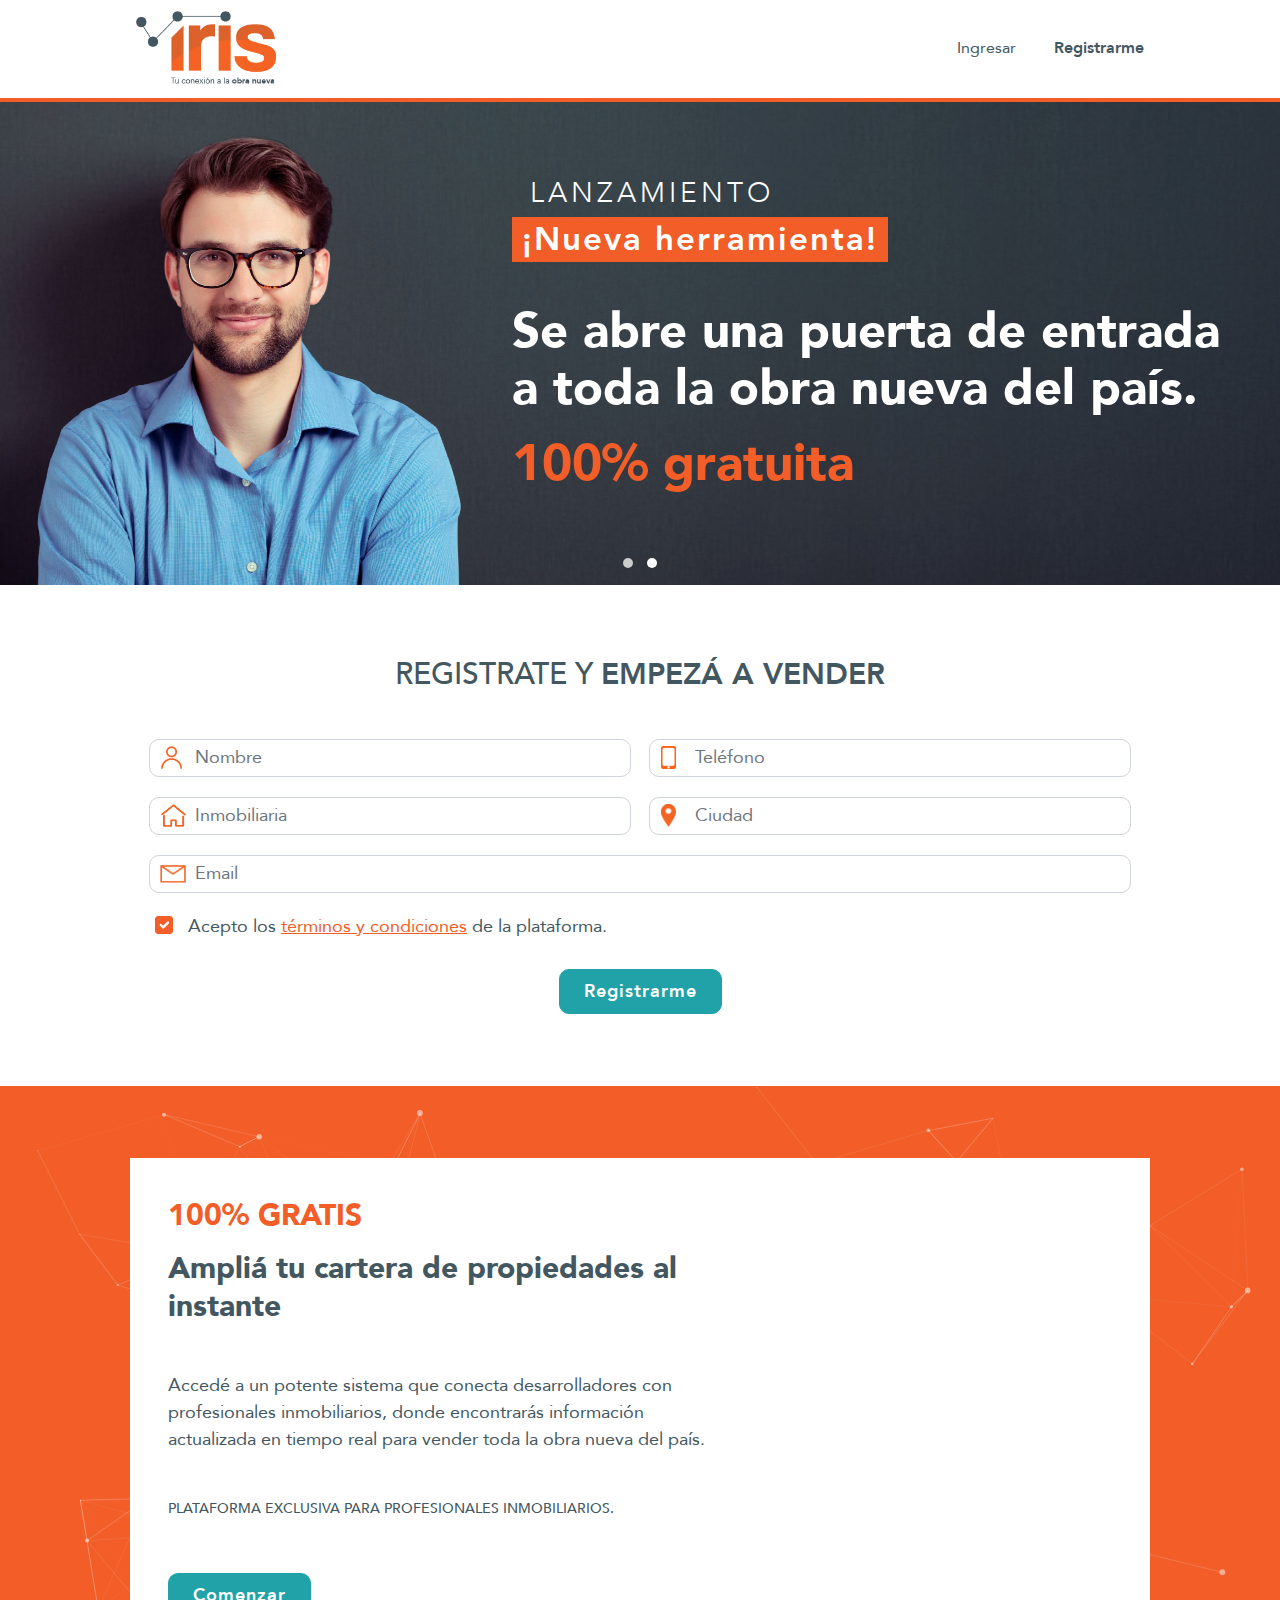
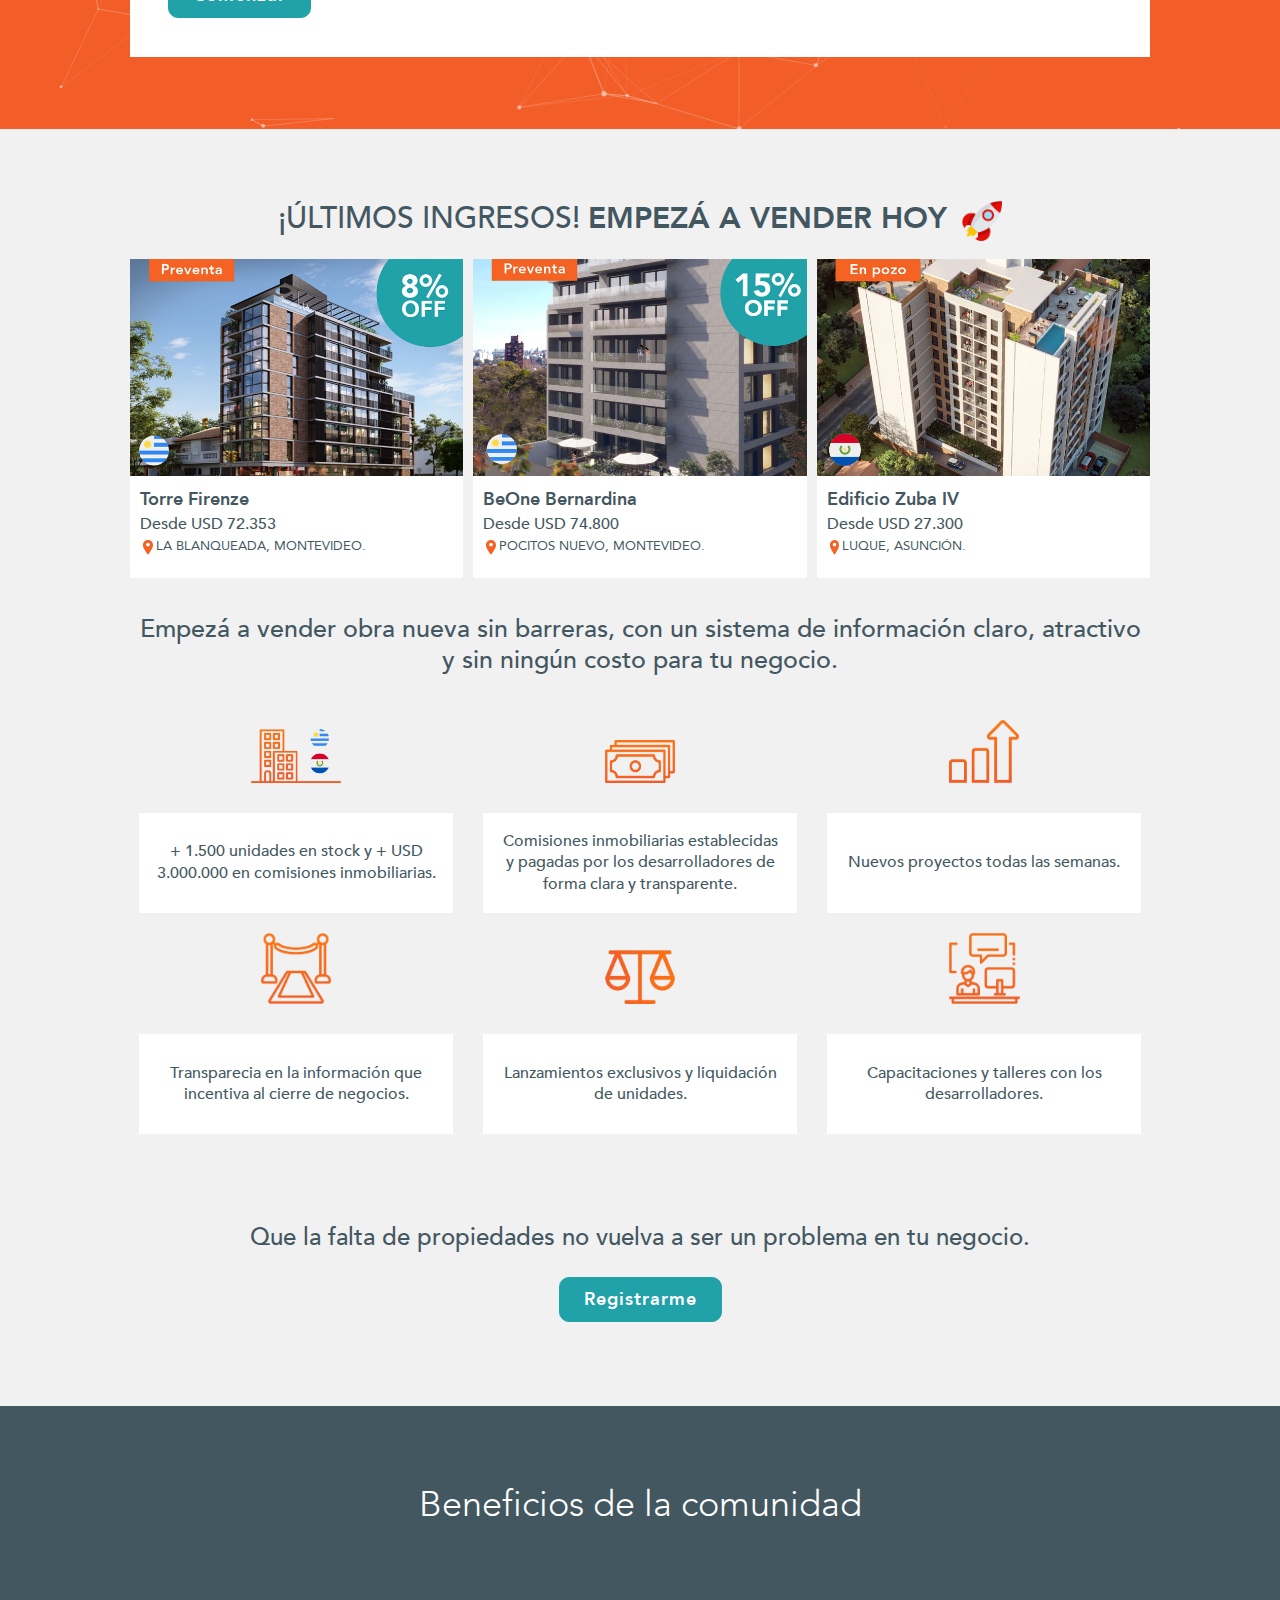
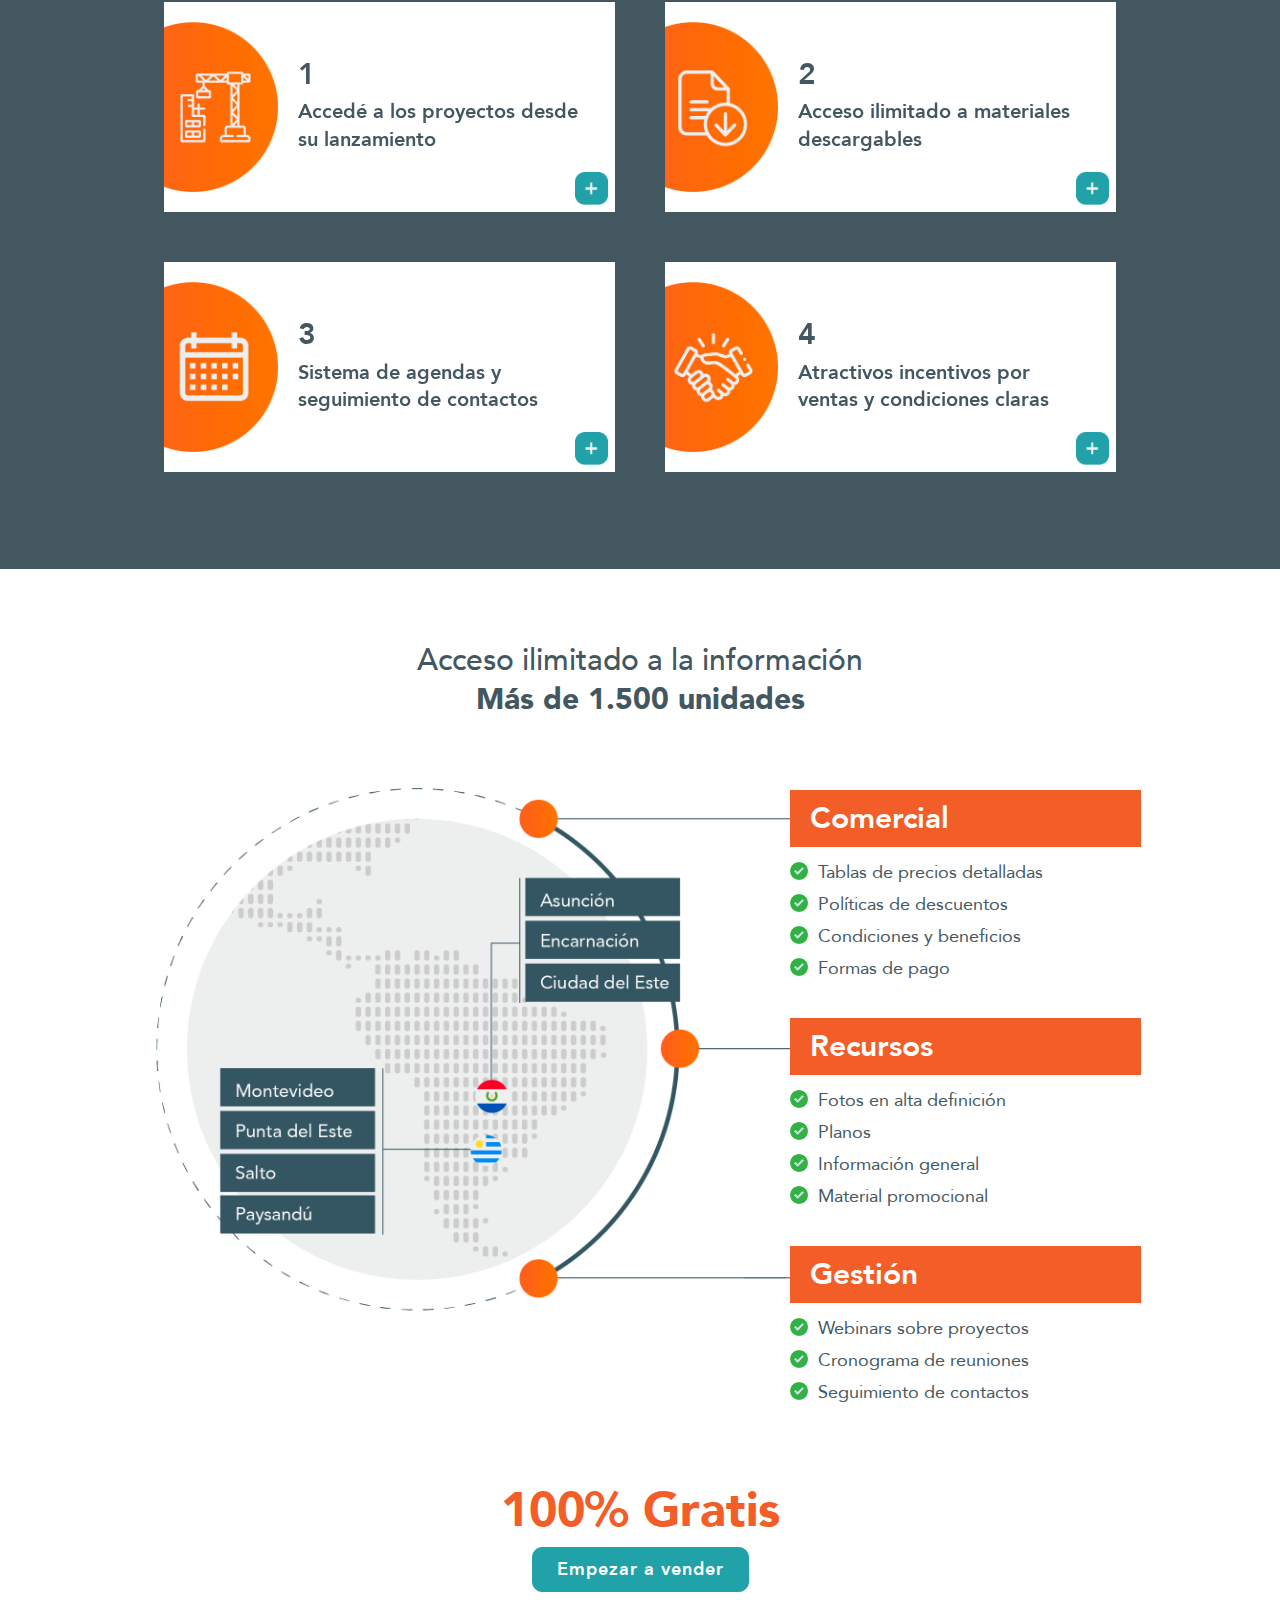
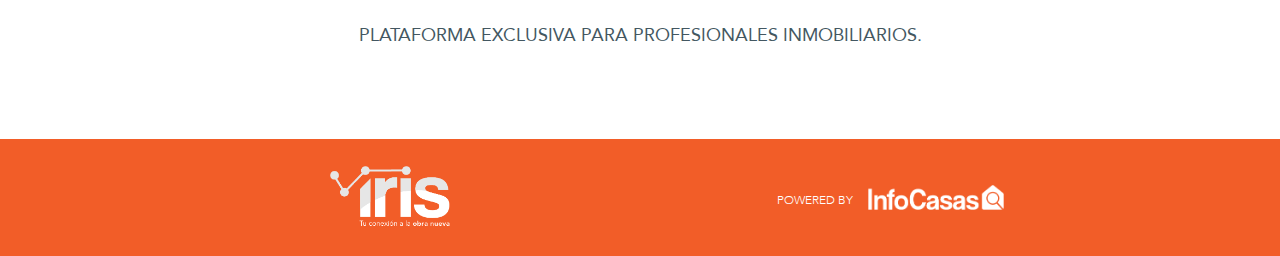
==== index.html @ b5be05f3 "fix menor bugs ingress 0945 17122020" ====
<!DOCTYPE html>
<html>
<head>
	<meta charset="utf-8">
	<meta name="viewport" content="width=device-width, initial-scale=1, shrink-to-fit=no">
	<link rel="shortcut icon" href="favicon.ico" type="image/x-icon" />
  <link rel="icon" type="image/x-icon" href="favicon.ico"/>
	<link rel="stylesheet" href="assets/styles/bootstrap/bootstrap.min.css">
  <link rel="stylesheet" href="assets/js/owl-carousel/owl.carousel.min.css">
  <link rel="stylesheet" href="assets/js/owl-carousel/owl.theme.default.min.css">
  <link
    rel="stylesheet"
    href="https://cdnjs.cloudflare.com/ajax/libs/animate.css/4.1.1/animate.min.css"
  />
  <link rel="stylesheet" href="assets/styles/styles.css" />
	<title>Iris</title>

  <script async src="https://www.googletagmanager.com/gtag/js?id=UA-42476608-1"></script>
  <script>
    window.dataLayer = window.dataLayer || [];
    function gtag(){dataLayer.push(arguments);}
    gtag('js', new Date());

    gtag('config', 'UA-42476608-1');
  </script>

</head>
<body>
	<header>
		<div class="container">
			<div class="row">
				<div class="col-12 p-0">
          <nav class="navbar">
            <a href="/iris"><img src="assets/icons/logo.png" alt="" class="logo"></a>
              <div class="navbar-nav flex-row ms-auto">
                <a class="nav-link text-center" href="https://www.infocasas.com.uy/?login&iris">Ingresar</a>
                <a class="nav-link text-center signUp" href="#signUp">Registrarme</a>
              </div>
            </div>
          </nav>
				</div>
			</div>
		</div>
	</header>
	<section id="banner">
		<div class="container-fluid">
			<div class="row">
				<div class="col-12 p-0">
					<div class="owl-carousel owl-theme owl-banner">
            <div class="item itemCarousel1">
              <div class="textCarousel">
                <div class="launch">
                  <p>LANZAMIENTO</p>
                  <span>¡Nueva herramienta!</span>
                </div>
                <p class="text2">Se abre una puerta de entrada<br />a toda la obra nueva del país.</p>
                <p>100% gratuita</p>
              </div>
              <img src="assets/images/banner1.jpg" alt="" class="bgItemCarousel">
            </div>
            <div class="item itemCarousel2">
              <div class="textCarousel">
                <div class="launch">
                  <p>LANZAMIENTO</p>
                  <span>¡Nueva herramienta!</span>
                </div>
                <p class="text2">Que la falta de propiedades<br />no vuelva a ser un problema<br/>en tu negocio.</p>
              </div>
              <img src="assets/images/banner2.jpg" alt="" class="bgItemCarousel">
            </div>
            <!-- <div class="item itemCarousel3">
              <div class="textCarousel">
                <p>Lanzamiento con más de<br /><span>USD 25.000 en premios</span></p>
                <p>100% gratuita</p>
              </div>
              <img src="assets/images/banner3.jpg" alt="" class="bgItemCarousel">
            </div>
          </div> -->
				</div>
			</div>
		</div>
	</section>
  <section id="signUp">
    <div class="container">
      <div class="row">
        <div class="col-12">
          <form id="formSignUp" class="row needs-validation" action="javascript:void(0);" novalidate>
            <div class="col-12 title">
              <p class="h1">REGISTRATE Y <span>EMPEZÁ A VENDER</span></p>
            </div>
            <div class="col-md-6">
              <img src="assets/icons/user.png" alt="." class="iconInput">
              <input type="text" name="name" class="form-control" placeholder="Nombre" required>
              <div class="invalid-feedback">
                Campo vacío
              </div>
            </div>
            <div class="col-md-6">
              <img src="assets/icons/phone.png" alt="." class="iconInput">
              <input type="text" name="phone" class="form-control" placeholder="Teléfono" required>
              <div class="invalid-feedback">
                Campo vacío
              </div>
            </div>
            <div class="col-md-6">
              <img src="assets/icons/home.png" alt="." class="iconInput">
              <input type="text" name="inmobiliaria" class="form-control" placeholder="Inmobiliaria" required>
              <div class="invalid-feedback">
                Campo vacío
              </div>
            </div>
            <div class="col-md-6">
              <img src="assets/icons/map.png" alt="." class="iconInput">
              <input type="text" name="city" class="form-control" placeholder="Ciudad" required>
              <div class="invalid-feedback">
                Campo vacío
              </div>
            </div>
            <div class="col-12">
              <img src="assets/icons/mail.png" alt="." class="iconInput mail">
              <input type="email" name="email" class="form-control" placeholder="Email" required>
              <div class="invalid-feedback">
                Correo Incorrecto
              </div>
            </div>
            <div class="col-12">
              <div class="form-check">
                <input class="form-check-input" type="checkbox" value="" id="flexCheckDefault" required checked>
                <label class="form-check-label" for="flexCheckDefault">
                  Acepto los <a target="_blank" href="/iris/terminosycondiciones.html">términos y condiciones</a> de la plataforma.
                </label>
                <div class="invalid-feedback">
                  Campo Obligatorio
                </div>
              </div>
            </div>
            <div class="col-12 d-flex justify-content-center mt-4">
              <button class="btn btn-primary" type="submit" onclick="submited()">Registrarme</button>
            </div>
          </form>
          <div id="formSuccess" style="display: none">
            <div class="img">
              <img src="assets/icons/form_ok.png" alt="">
            </div>
            <div class="infoSuccess">
              <p>¡BIENVENIDO!</p>
              <p>Hemos recibido tus datos vamos a verificar la información y nos contactamos contigo en breve para activar tu cuenta.</p>
            </div>
          </div>
          <div id="formError" style="display: none">
            <div class="img">
              <img src="assets/icons/form_error.png" alt="">
            </div>
            <div class="infoSuccess">
              <p>¡HA OCURRIDO UN ERROR!</p>
              <p>Hemos tenido un problema al procesar en su solicitud, vuelva a intentarlo más tarde.</p>
            </div>
          </div>
        </div>
      </div>
    </div>
  </section>
  <section id="phone">
    <div id="particles-js" class="bgCanvas"></div>
    <div class="container">
      <div class="row">
        <div class="col-12 col-md-7 mainCol">
          <div class="title">
            <p>100% GRATIS</p>
            <p>Ampliá tu cartera de propiedades al instante</p>
          </div>
          <div class="content">
            <p>Accedé a un potente sistema que conecta desarrolladores con profesionales inmobiliarios, donde encontrarás información actualizada en tiempo real para vender toda la obra nueva del país.</p>
            <p>PLATAFORMA EXCLUSIVA PARA PROFESIONALES INMOBILIARIOS.</p>
          </div>
          <div class="button">
            <a href="#signUp" class="btn btn-primary">Comenzar</a>
          </div>
        </div>
        <div class="col-12 col-md-5 p-0 overflow-hidden">
          <img src="assets/images/cel.png" alt="" class="visually-hidden">
        </div>
      </div>
    </div>
  </section>
  <section id="ingress">
    <div class="container">
      <div class="row">
        <div class="col-12 title">
          <p class="h1">¡ÚLTIMOS INGRESOS! <br class="d-md-none" /> <span>EMPEZÁ A VENDER HOY<img src="assets/icons/rocket.png" alt="."></span></p>
        </div>
      </div>
      <div class="row">
        <div class="col-12 p-0">
          <div class="owl-ingress">
            <div class="item">
              <img src="assets/images/ingreso_1.jpg" alt=".">
              <div>
                <p class="title">Torre Firenze</p>
                <p class="price">Desde USD 72.353</p>
                <p class="ubication">
                  <img src="assets/icons/map.png" alt="." class="iconInput" />
                  La blanqueada, Montevideo.
                </p>
              </div>
            </div>
            <div class="item">
              <img src="assets/images/ingreso_2.jpg" alt=".">
              <div>
                <p class="title">BeOne Bernardina</p>
                <p class="price">Desde USD 74.800</p>
                <p class="ubication">
                  <img src="assets/icons/map.png" alt="." class="iconInput" />
                  Pocitos Nuevo, Montevideo.
                </p>
              </div>
            </div>
            <div class="item">
              <img src="assets/images/ingreso_3.jpg" alt=".">
              <div>
                <p class="title">Edificio Zuba IV</p>
                <p class="price">Desde USD 27.300</p>
                <p class="ubication">
                  <img src="assets/icons/map.png" alt="." class="iconInput" />
                  Luque, Asunción.
                </p>
              </div>
            </div>
          </div>
        </div>
      </div>
    </div>
    <div class="container vendor">
      <div class="row">
        <div class="col-12">
          <p class="h1 title">Empezá a vender obra nueva sin barreras, con un sistema de información claro, atractivo y sin ningún costo para tu negocio.</p>
          <div class="iconContainer">
            <div class="iconItem">
              <img src="assets/icons/icon_1.png" alt="" class="edf">
              <div class="infoItem"><p>+ 1.500 unidades en stock y + USD 3.000.000 en comisiones inmobiliarias.</p></div>
            </div>
            <div class="iconItem">
              <img src="assets/icons/icon_2.png" alt="">
              <div class="infoItem"><p>Comisiones inmobiliarias establecidas y pagadas por los desarrolladores de forma clara y transparente.</p></div>
            </div>
            <div class="iconItem">
              <img src="assets/icons/icon_3.png" alt="">
              <div class="infoItem"><p>Nuevos proyectos todas las semanas.</p></div>
            </div>
            <div class="iconItem">
              <img src="assets/icons/icon_4.png" alt="">
              <div class="infoItem"><p>Transparecia en la información que incentiva al cierre de negocios.</p></div>
            </div>
            <div class="iconItem">
              <img src="assets/icons/icon_5.png" alt="">
              <div class="infoItem"><p>Lanzamientos exclusivos y liquidación de unidades.</p></div>
            </div>
            <div class="iconItem">
              <img src="assets/icons/icon_6.png" alt="">
              <div class="infoItem"><p>Capacitaciones y talleres con los desarrolladores.</p></div>
            </div>
          </div>
        </div>
      </div>
    </div>
    <div class="container">
      <div class="row">
        <div class="col-12">
          <p class="h2 text-center py-4">Que la falta de propiedades no vuelva a ser un problema en tu negocio.</p>
          <p class="text-center"><a href="#signUp" class="btn btn-primary">Registrarme</a></p>
        </div>
      </div>
    </div>
  </section>
  <!-- <section id="launch">
    <div class="container">
      <div class="row">
        <div class="col-12">
          <div class="title">
            <p class="h1">Lanzamiento con</p>
            <p class="h1">USD 25.000 en premios</p>
          </div>
          <div class="lauchContainer">
            <div class="launchItem">
              <div class="titleItem">
                <img src="assets/icons/premio_1.png" alt="">
                <div>
                  <p>USD 500</p>
                  <p>por premio</p>
                </div>
              </div>
              <div class="subTitle">
                <p>¡SORTEOS DE LANZAMIENTO DE LA PLATAFORMA!</p>
              </div>
              <div class="listItem">
                <div class="listDivider"></div>
                <p class="liItem"><img src="assets/icons/check.png" class="check" alt="">En crédito para productos destacados de InfoCasas.</p>
                <div class="listDivider"></div>
                <p class="liItem"><img src="assets/icons/check.png" class="check" alt="">Serán <span>20 ganadores</span> entre los profesionales inmobiliarios que hayan participado en el evento de lanzamiento.</p>
              </div>
            </div>
            <div class="launchItem">
              <div class="titleItem">
                <img src="assets/icons/premio_2.png" alt="">
                <div>
                  <p>HASTA USD 1.000</p>
                  <p>por cada venta</p>
                </div>
              </div>
              <div class="subTitle">
                <p>¡SORTEOS DE LANZAMIENTO DE LA PLATAFORMA!</p>
              </div>
              <div class="info">
                <div class="listDivider"></div>
                <p>Las primeras 10 ventas: USD 1.000 / cada venta.</p>
                <p>De la venta 11 a la 20: USD 500 / cada venta.</p>
              </div>
              <div class="listItem">
                <div class="listDivider"></div>
                <p class="liItem"><img src="assets/icons/check.png" class="check" alt="">En crédito para cualquier producto de InfoCasas, nuevos o ya contratados.</p>
                <div class="listDivider"></div>
                <p class="liItem"><img src="assets/icons/check.png" class="check" alt="">Acumulable, mientras más ventas cierres, ¡más ganás!</p>
              </div>
            </div>
          </div>
          <div class="launchFooter">
            <p>¡Podés ser el primero en ganar!</p>
            <p>Quedan USD <span>2</span><span>5</span><span>0</span><span>0</span><span>0</span> por repartir</p>
          </div>
        </div>
      </div>
    </div>
  </section> -->
  <section id="benefits">
    <div class="container">
      <div class="row">
        <div class="col-12">
          <p class="title">
            Beneficios de la comunidad
          </p>
          <div class="benefitsContainer">
            <div class="cardBox">
              <div class="benefitsCard">
                <div class="front">
                  <img src="assets/icons/beneficio_1.png" class="icon" alt=".">
                  <div class="info">
                    <p>1</p>
                    <p>Accedé a los proyectos desde su lanzamiento</p>
                  </div>
                  <img src="assets/icons/plus.png" class="iconPlus" alt=".">
                </div>
                <div class="back">
                  <p>Te acercamos una completa base de datos de más de 1.500 unidades en Uruguay y Paraguay en etapas diversas: desde preventa a entrega inmediata.</p>
                </div>
              </div>
            </div>
            <div class="cardBox">
              <div class="benefitsCard">
                <div class="front">
                  <img src="assets/icons/beneficio_2.png" class="icon" alt=".">
                  <div class="info">
                    <p>2</p>
                    <p>Acceso ilimitado a materiales descargables</p>
                  </div>
                  <img src="assets/icons/plus.png" class="iconPlus" alt=".">
                </div>
                <div class="back">
                  <p>En la plataforma encontrarás todo lo que necesitás para comercializar los proyectos y ofrecerlos en tus canales propios. Te proveemos de material promocional, renders, planos, promociones e información. </p>
                </div>
              </div>
            </div>
            <div class="cardBox">
              <div class="benefitsCard">
                <div class="front">
                  <img src="assets/icons/beneficio_3.png" class="icon" alt=".">
                  <div class="info">
                    <p>3</p>
                    <p>Sistema de agendas y seguimiento de contactos</p>
                  </div>
                  <img src="assets/icons/plus.png" class="iconPlus" alt=".">
                </div>
                <div class="back">
                  <p>Agilizamos la gestión de las reuniones para visitar los desarrollos unificando todo en un mismo canal de comunicación y te ofrecemos un sistema de seguimiento de contactos para garantizar que tus clientes siempre serán respetados y reconocidos.</p>
                </div>
              </div>
            </div>
            <div class="cardBox">
              <div class="benefitsCard">
                <div class="front">
                  <img src="assets/icons/beneficio_4.png" class="icon" alt=".">
                  <div class="info">
                    <p>4</p>
                    <p>Atractivos incentivos por ventas y condiciones claras</p>
                  </div>
                  <img src="assets/icons/plus.png" class="iconPlus" alt=".">
                </div>
                <div class="back">
                  <p>La comunidad de profesionales inmobiliarios tendrá la garantía de tener reglas transparentes, las cuales son establecidas de antemano por el desarrollador y plasmadas en la plataforma, permitiendo a todos operar en igualdad de condiciones.</p>
                </div>
              </div>
            </div>
          </div>
        </div>
      </div>
    </div>
  </section>
  <section id="information">
    <div class="container">
      <div class="row">
        <div class="col-12">
          <div class="title">
            <p class="h1">Acceso ilimitado a la información</p>
            <p class="h1">Más de 1.500 unidades</p>
          </div>
          <div class="informationGrid">
            <div>
              <img src="assets/images/mapa.png" class="d-none d-lg-block" alt="">
              <img src="assets/images/mapa_mobile.png" class="d-lg-none" alt="">
            </div>
            <div class="legendMap">
              <div class="list">
                <p class="titleList">
                  Comercial
                </p>
                <p class="liItem"><img src="assets/icons/check.png" alt="">Tablas de precios detalladas</p>
                <p class="liItem"><img src="assets/icons/check.png" alt="">Políticas de descuentos</p>
                <p class="liItem"><img src="assets/icons/check.png" alt="">Condiciones y beneficios</p>
                <p class="liItem"><img src="assets/icons/check.png" alt="">Formas de pago</p>
              </div>
              <div class="list">
                <p class="titleList">
                  Recursos
                </p>
                <p class="liItem"><img src="assets/icons/check.png" alt="">Fotos en alta definición</p>
                <p class="liItem"><img src="assets/icons/check.png" alt="">Planos</p>
                <p class="liItem"><img src="assets/icons/check.png" alt="">Información general</p>
                <p class="liItem"><img src="assets/icons/check.png" alt="">Material promocional</p>
              </div>
              <div class="list">
                <p class="titleList">
                  Gestión
                </p>
                <p class="liItem"><img src="assets/icons/check.png" alt="">Webinars sobre proyectos</p>
                <p class="liItem"><img src="assets/icons/check.png" alt="">Cronograma de reuniones</p>
                <p class="liItem"><img src="assets/icons/check.png" alt="">Seguimiento de contactos</p>
              </div>
            </div>
          </div>
          <div class="informationFooter">
            <p class="h1">100% Gratis</p>
            <p><a href="#signUp" class="btn btn-primary">Empezar a vender</a></p>
            <p>PLATAFORMA EXCLUSIVA PARA PROFESIONALES INMOBILIARIOS.</p>
          </div>
        </div>
      </div>
    </div>
  </section>
	<footer>
		<div class="container">
			<div class="row">
				<div class="col-12 footerGrid">
          <div>
            <img src="assets/icons/logo_white.png" alt="">
          </div>
          <div>
            <p>POWERED BY</p>
            <img src="assets/icons/infocasas.png" alt="">
          </div>
				</div>
			</div>
		</div>
	</footer>
<script type="text/javascript" src="assets/js/jquery.min.js"></script>
<script type="text/javascript" src="assets/js/bootstrap/bootstrap.bundle.min.js"></script>
<script src="assets/js/owl-carousel/owl.carousel.min.js"></script>
<script src="assets/js/particles.min.js"></script>
<script type="text/javascript" src="assets/js/index.js"></script>
</body>
</html>
---- assets/styles/styles.css ----
@import "fonts.css";

:root {
  --primary: #f25d28;
  --secondary: #fc7315;
  --text: #21333a;
  --text-secondary: #435761;
  --hover: #f25d28;
  --btn: #21a2a8;
  --btn-hover: #19767b;
  font-size: 12px;
}

h1,
p.h1 {
  font-family: "Avenir";
  color: var(--text-secondary);
}
h3,
p.h3 {
  font-family: "Avenir";
  color: var(--text);
}
a,
p,
div,
input,
button,
textarea {
  font-family: "Avenir";
  color: var(--text-secondary);
}

img {
  max-width: 100%;
}

section {
  padding: 8vh 0;
}

.btn.btn-primary {
  font-size: 28.8px;
  font-size: 1.5rem;
  font-weight: 700;
  letter-spacing: 1px;
  background-color: var(--btn);
  border-color: var(--btn);
  border-radius: 10px;
  padding: 8px 24px;
  color: #fff;
}

.btn.btn-primary:hover,
.btn.btn-primary:active,
.btn.btn-primary:focus {
  background-color: var(--btn-hover) !important;
  border-color: var(--btn-hover) !important;
  box-shadow: none !important;
}

/*----------------------------Header-------------------------------*/

header {
  background: #fff;
  border-bottom: solid 4px var(--primary);
}

header .container {
  padding: 0 15px;
}

header img.logo {
  width: 140px;
  margin: 5px 0;
}

header nav.navbar a.nav-link {
  font-size: 1.3rem;
  color: var(--text-secondary) !important;
}

header nav.navbar a.nav-link:hover {
  color: var(--hover) !important;
}

header nav.navbar a.nav-link.signUp {
  font-weight: 700;
  margin-left: 3vw;
}

/*----------------------------banner-------------------------------*/

section#banner {
  padding: 0;
}

#banner .item {
  display: -webkit-box;
  display: -webkit-flex;
  display: -ms-flexbox;
  display: flex;
  -webkit-box-orient: horizontal;
  -webkit-box-direction: normal;
  -webkit-flex-direction: row;
      -ms-flex-direction: row;
          flex-direction: row;
  -webkit-box-align: center;
  -webkit-align-items: center;
      -ms-flex-align: center;
          align-items: center;
}

#banner .itemCarousel1 .textCarousel {
  position: absolute;
  left: 40vw;
}

#banner .textCarousel .launch p {
  color: #fff;
  margin: 0;
  font-size: 2.2vw;
  font-weight: 200;
  letter-spacing: 4px;
  margin-left: 1.4vw;
}

#banner .textCarousel .launch span {
  background: var(--primary);
  padding: 0 10px;
  font-weight: 700;
  font-size: 2.6vw;
  margin: 0;
  color: #fff;
  letter-spacing: 2px;
}

#banner .textCarousel p.text2 {
  color: #fff;
  font-size: 3.8vw;
  font-weight: 900;
  line-height: 4.5vw;
  padding: 3vw 0 0.6vw;
  margin: 0;
}

#banner .itemCarousel1 .textCarousel p:last-child {
  color: var(--primary);
  font-size: 4vw;
  font-weight: 900;
}

#banner .itemCarousel2 .textCarousel {
  position: absolute;
  right: 37vw;
}

#banner .itemCarousel3 {
  display: -webkit-box;
  display: -webkit-flex;
  display: -ms-flexbox;
  display: flex;
  -webkit-box-orient: horizontal;
  -webkit-box-direction: normal;
  -webkit-flex-direction: row;
      -ms-flex-direction: row;
          flex-direction: row;
  -webkit-box-pack: center;
  -webkit-justify-content: center;
      -ms-flex-pack: center;
          justify-content: center;
  -webkit-box-align: center;
  -webkit-align-items: center;
      -ms-flex-align: center;
          align-items: center;
}

#banner .itemCarousel3 .textCarousel {
  position: absolute;
  z-index: 2;
}

#banner .itemCarousel3 .textCarousel p {
  font-size: 4vw;
  font-weight: 900;
  color: #fff;
  text-align: center;
}

#banner .itemCarousel3 .textCarousel p span {
  font-size: 6vw;
  color: #fff;
}

#banner .itemCarousel3 .textCarousel p:last-child {
  color: var(--primary);
}

#banner .owl-theme .owl-nav.disabled + .owl-dots {
  margin-top: 10px;
  position: absolute;
  bottom: 0.5vw;
  margin: 0 auto;
  left: 0;
  right: 0;
  z-index: 2;
}

#banner .owl-theme .owl-dots .owl-dot span {
  width: 2vw;
  height: 2vw;
  max-width: 10px;
  max-height: 10px;
  background: #fff;
}

.owl-theme .owl-dots .owl-dot.active span, .owl-theme .owl-dots .owl-dot:hover span {
  background: #ccc !important;
}

.owl-theme .owl-dots .owl-dot:focus {
  outline: none;
}

/*------------------------------Form--------------------------------*/

#signUp form {
  max-width: 1000px;
  margin: 0 auto;
}

#signUp form .title p {
  text-align: center;
  margin-bottom: 4vh;
}

#signUp form .title p span {
  font-weight: 700;
}

#signUp input.form-control {
  padding-left: 45px;
  margin: 10px 0;
  border-radius: 10px;
  font-size: 1.5rem;
}

#signUp .form-check label {
  margin: 10px 0;
  font-size: 1.5rem;
}

#signUp .form-check .form-check-input {
  float: left;
  margin: 13px 15px 10px -1em;
  width: 1.5rem;
  height: 1.5rem;
}

.form-check-input:checked{
  background-color: var(--primary);
  border-color: var(--primary);
}

.form-check-input:focus {
  box-shadow: 0 0 0 0.25rem #f25d2840;
}

#signUp .form-check label a{
  color: var(--primary);
}

#signUp img.iconInput {
  position: absolute;
  max-height: 23px;
  height: auto;
  -webkit-transform: translate(12px, 17px);
          transform: translate(12px, 17px);
  max-width: 26px;
  width: auto;
}

#signUp img.iconInput.mail {
  -webkit-transform: translate(11px, 20px);
          transform: translate(11px, 20px);
}

#signUp .invalid-feedback {
  -webkit-transform: translateY(-8px);
          transform: translateY(-8px);
  margin: 0;
}

#signUp div#formSuccess, #signUp #formError {
  display: -webkit-box;
  display: -webkit-flex;
  display: -ms-flexbox;
  display: flex;
  -webkit-box-orient: horizontal;
  -webkit-box-direction: normal;
  -webkit-flex-direction: row;
      -ms-flex-direction: row;
          flex-direction: row;
  -webkit-box-pack: center;
  -webkit-justify-content: center;
      -ms-flex-pack: center;
          justify-content: center;
  -webkit-box-align: center;
  -webkit-align-items: center;
      -ms-flex-align: center;
          align-items: center;
  min-height: 387px;
}

#signUp div#formSuccess img, #signUp #formError img {
  width: 100px;
  margin-right: 50px;
}

#signUp .infoSuccess p:first-child {
  font-size: 2rem;
  font-weight: 900;
  margin-bottom: 0;
}

#signUp .infoSuccess p:last-child {
  font-size: 1.7rem;
  max-width: 750px;
}

/*----------------------------Phone-------------------------------*/

#phone {
  background-color: var(--primary);
  position: relative;
}

#phone .bgCanvas {
  position: absolute;
  width: 100%;
  top: 0;
  left: 0;
  height: 100%;
  z-index: 1;
}

#phone .container {
  background-color: #fff;
  position: relative;
  z-index: 2;
}

#phone .mainCol {
  display: -webkit-box;
  display: -webkit-flex;
  display: -ms-flexbox;
  display: flex;
  -webkit-box-orient: vertical;
  -webkit-box-direction: normal;
  -webkit-flex-direction: column;
      -ms-flex-direction: column;
          flex-direction: column;
  -webkit-box-pack: center;
  -webkit-justify-content: center;
      -ms-flex-pack: center;
          justify-content: center;
  padding: 3vw 15px 3vw 3vw;
}

#phone .title p {
  font-size: 48px;
  font-size: 2.5rem;
  font-weight: 800;
  margin: 0;
  line-height: 51.2px;
  line-height: 3.2rem;
}

#phone .title p:first-child {
  color: var(--primary);
  margin-bottom: 15px;
}

#phone .content p {
  font-size: 24px;
  font-size: 1.5rem;
  margin-top: 5vh;
}

#phone .content p:last-child {
  font-size: 19.2px;
  font-size: 1.2rem;
  font-weight: 500;
  margin-bottom: 6vh;
}

/*----------------------------Ingress-------------------------------*/

section#ingress {
  background-color: #f1f1f1;
}

section#ingress .title p.h1 {
  text-align: center;
  margin-bottom: 2vh;
}

section#ingress .title p.h1 span {
  font-weight: 700;
}

section#ingress .title p.h1 span img {
  width: 40px;
  margin-left: 15px;
}

section#ingress .owl-ingress {
  display: grid;
  grid-template-columns: 1fr 1fr 1fr;
  grid-column-gap: 10px;
  width: 100%;
}

section#ingress .owl-ingress .item div {
  padding: 10px;
  background: #fff;
}

section#ingress .owl-ingress .item p.title {
  font-size: 1.5rem;
  margin: 0;
  font-weight: 700;
}

section#ingress .owl-ingress .item p.price {
  font-size: 1.3rem;
  margin: 0;
  font-weight: 500;
}

section#ingress .owl-ingress .item p.ubication {
  display: flex;
  font-size: 1.1rem;
  text-transform: uppercase;
}

section#ingress .owl-ingress .item p.ubication img {
  width: auto;
  margin: 0 3px;
  height: 15px;
  transform: translateY(3px);
}

section#ingress .owl-ingress .item a {
  font-size: 1rem;
  padding: 2px 10px;
  border-radius: 6px;
}


#ingress .iconContainer {
  display: -ms-grid;
  display: grid;
  -ms-grid-columns: 1fr 1fr 1fr;
      grid-template-columns: 1fr 1fr 1fr;
  margin: 5vh 0 8vh;
  grid-gap: 20px 30px;
}

#ingress .vendor p.title {
  font-size: 2.1rem;
  text-align: center;
  margin: 3rem 0;
}

#ingress .iconContainer .iconItem {
  display: -webkit-box;
  display: -webkit-flex;
  display: -ms-flexbox;
  display: flex;
  -webkit-box-orient: vertical;
  -webkit-box-direction: normal;
  -webkit-flex-direction: column;
      -ms-flex-direction: column;
          flex-direction: column;
  -webkit-box-pack: center;
  -webkit-justify-content: center;
      -ms-flex-pack: center;
          justify-content: flex-end;
  -webkit-box-align: center;
  -webkit-align-items: center;
      -ms-flex-align: center;
          align-items: center;
}

#ingress .iconContainer .iconItem img {
  max-width: 71px;
  margin: 0;
}

#ingress .iconContainer .iconItem img.edf {
  max-width: 91px;
  margin: 0;
}

#ingress .infoItem {
  display: -webkit-box;
  display: -webkit-flex;
  display: -ms-flexbox;
  display: flex;
  height: 100px;
  background: #fff;
  padding: 2vh 15px;
  -webkit-box-orient: horizontal;
  -webkit-box-direction: normal;
  -webkit-flex-direction: row;
      -ms-flex-direction: row;
          flex-direction: row;
  -webkit-box-pack: center;
  -webkit-justify-content: center;
      -ms-flex-pack: center;
          justify-content: center;
  -webkit-box-align: center;
  -webkit-align-items: center;
      -ms-flex-align: center;
          align-items: center;
  margin-top: 30px;
  width: 100%;
}

#ingress .iconContainer .iconItem p {
  font-size: 1.3rem;
  font-weight: 500;
  text-align: center;
  margin: 3vh 0;
  line-height: 32px;
  line-height: 1.8rem;
  max-width: 300px;
}

/*----------------------------Launch-------------------------------*/

section#launch .title p {
  font-size: 48px;
  font-size: 2.5rem;
  text-align: center;
  margin: 0;
}

section#launch .title p:last-child {
  font-weight: 900;
  font-size: 56px;
  font-size: 3rem;
}

#launch .lauchContainer {
  display: -ms-grid;
  display: grid;
  -ms-grid-columns: 38% 58%;
      grid-template-columns: 38% 58%;
  margin: 7vh 0;
  grid-column-gap: 4%;
}

#launch .launchItem{
  background-color: #f1f1f1;
}

#launch .titleItem {
  background-color: var(--primary);
  display: -webkit-box;
  display: -webkit-flex;
  display: -ms-flexbox;
  display: flex;
  -webkit-box-orient: horizontal;
  -webkit-box-direction: normal;
  -webkit-flex-direction: row;
      -ms-flex-direction: row;
          flex-direction: row;
  -webkit-box-pack: center;
  -webkit-justify-content: center;
      -ms-flex-pack: center;
          justify-content: center;
  -webkit-box-align: center;
  -webkit-align-items: center;
      -ms-flex-align: center;
          align-items: center;
  height: 96px;
  height: 6rem;
  margin-bottom: 60px;
}

#launch .titleItem p {
  font-size: 40px;
  font-size: 2.5rem;
  margin: 0;
  color: #fff;
  font-weight: 700;
  line-height: 1;
}

#launch .titleItem p:last-child {
  font-size: 20.8px;
  font-size: 1.3rem;
  margin-top: -7px;
}

#launch .titleItem img {
  height: 90px;
  margin-right: 1vw;
  -webkit-transform: translateY(30px);
          transform: translateY(30px);
}

#launch .subTitle, #launch .listItem, #launch .info{
  padding: 0 7%;
}

#launch .listItem {
  padding-bottom: 5vh;
}

#launch .subTitle p {
  text-align: center;
  color: var(--primary);
  font-size: 25.6px;
  font-size: 1.6rem;
  font-weight: 900;
}

#launch .listItem p {
  font-size: 22.4px;
  font-size: 1.4rem;
  position: relative;
  margin: 0;
  line-height: 1.2;
  color: var(--text);
  padding-left: 32px;
  padding-left: 2rem;
}

#launch p.liItem img {
  width: 20.8px;
  width: 1.3rem;
  position: absolute;
  top: 0;
  left: 0;
}

#launch .listItem p span {
  font-weight: 700;
}

#launch .info p {
  font-size: 25.6px;
  font-size: 1.6rem;
  font-weight: 900;
  text-align: center;
  margin: 0;
}

#launch .listDivider {
  border-bottom: solid 1px #43576150;
  margin: 3vh 0;
}

#launch .launchFooter p {
  font-size: 56px;
  font-size: 3rem;
  text-align: center;
  margin: 0;
}

#launch .launchFooter p:last-child {
  font-weight: 900;
  letter-spacing: 3px;
}

#launch .launchFooter p:last-child span {
  color: #90c543;
  background-color: #f1f1f1;
  margin: 0 2px;
}

/*----------------------------benefits-------------------------------*/

section#benefits {
  background-color: var(--text-secondary);
}

section#benefits p.title {
  text-align: center;
  color: #fff;
  margin-bottom: 5vh;
  font-size: 48px;
  font-size: 3rem;
  font-weight: 200;
}

#benefits .benefitsContainer {
  display: -ms-grid;
  display: grid;
  -ms-grid-columns: 50% 50%;
      grid-template-columns: 50% 50%;
  max-width: 1020px;
  margin: auto;
}

#benefits .cardBox {
  margin: 5%;
  -webkit-perspective: 800px;
          perspective: 800px;
  -webkit-transition: all 0.3s ease 0s;
  transition: all 0.3s ease 0s;
}

#benefits .cardBox:hover .benefitsCard {
  -webkit-transform: rotateY(180deg);
          transform: rotateY(180deg);
}

#benefits .benefitsCard {
  cursor: default;
  -webkit-transform-style: preserve-3d;
          transform-style: preserve-3d;
  -webkit-transition: -webkit-transform 0.4s ease 0s;
  transition: -webkit-transform 0.4s ease 0s;
  transition: transform 0.4s ease 0s;
  transition: transform 0.4s ease 0s, -webkit-transform 0.4s ease 0s;
  position: relative;
}

#benefits .benefitsCard .front,
#benefits .benefitsCard .back {
  -webkit-backface-visibility: hidden;
          backface-visibility: hidden;
  box-sizing: border-box;
  height: 100%;
  width: 100%;
}

#benefits .benefitsCard .front {
  background-color: #fff;
  position: relative;
  padding: 20px 20px 20px 0;
  display: -webkit-box;
  display: -webkit-flex;
  display: -ms-flexbox;
  display: flex;
  -webkit-box-orient: horizontal;
  -webkit-box-direction: normal;
  -webkit-flex-direction: row;
      -ms-flex-direction: row;
          flex-direction: row;
  -webkit-box-align: center;
  -webkit-align-items: center;
      -ms-flex-align: center;
          align-items: center;
          z-index: 0;
}

#benefits .benefitsCard .front img.icon {
  height: 170px;
  margin-right: 20px;
}

#benefits .benefitsCard .front .info p {
  font-size: 32px;
  font-size: 1.7rem;
  font-weight: 700;
  line-height: 36.8px;
  line-height: 2.3rem;
  margin: 0;
}

#benefits .benefitsCard .front .info p:first-child {
  font-size: 64px;
  font-size: 2.5rem;
  margin-bottom: 10px;
}

#benefits .benefitsCard .front .iconPlus {
  position: absolute;
  bottom: 7px;
  right: 7px;
  width: 33px;
}

#benefits .benefitsCard .back {
  -webkit-transform: rotateY(180deg);
          transform: rotateY(180deg);
  position: absolute;
  top: 0;
  background: #fff;
  display: -webkit-box;
  display: -webkit-flex;
  display: -ms-flexbox;
  display: flex;
  -webkit-box-orient: vertical;
  -webkit-box-direction: normal;
  -webkit-flex-direction: column;
      -ms-flex-direction: column;
          flex-direction: column;
  -webkit-box-pack: center;
  -webkit-justify-content: center;
      -ms-flex-pack: center;
          justify-content: center;
  -webkit-box-align: center;
  -webkit-align-items: center;
      -ms-flex-align: center;
          align-items: center;
          z-index: 1;
}

#benefits .benefitsCard .back p {
  width: 90%;
  font-size: 1.2rem;
  line-height: 1.5rem;
  font-weight: 500;
}

/*----------------------------Information-------------------------------*/


section#information .title p {
  text-align: center;
  margin: 0;
  line-height: 1.3;
}

section#information .title p:last-child {
  font-weight: 800;
  margin-bottom: 50px;
}

#information .informationGrid {
  display: -ms-grid;
  display: grid;
  -ms-grid-columns: 65% 35%;
      grid-template-columns: 65% 35%;
}

#information .legendMap {
  padding-top: 21px;
}

.legendMap .list:not(:first-child) {
  margin-top: 36px;
}

#information .legendMap p.titleList {
  background: var(--primary);
  color: #fff;
  padding: 6px 20px;
  font-size: 40px;
  font-size: 2.5rem;
  font-weight: 700;
}

#information .legendMap p.liItem {
  margin-bottom: 5px;
  font-size: 24px;
  font-size: 1.5rem;
}

#information .legendMap p.liItem img {
  width: 24px;
  width: 1.5rem;
  margin-right: 10px;
  -webkit-transform: translateY(-3px);
          transform: translateY(-3px);
}

#information .informationFooter {
  margin: 8vh 0 2vh;
}

#information .informationFooter p {
  text-align: center;
}

#information .informationFooter p:first-child {
  color: var(--primary);
  font-size: 80px;
  font-size: 4rem;
  font-weight: 900;
}

#information .informationFooter p:last-child {
  font-size: 24px;
  font-size: 1.5rem;
  color: var(--text-secondary);
  margin-top: 30px;
}

/*----------------------------Terminos-y-condiciones-------------------------------*/

#politics p {
  font-size: 11px;
  text-align: justify;
}

#politics p.title {
  text-align: center;
  font-weight: 900;
  font-size: 15px;
}

#politics p a {
  color: #0d6efd;
}

#politics p span.text-bold {
  font-weight: 900;
}

/*----------------------------footer-------------------------------*/


footer {
  background: var(--primary);
  padding: 3vh 0;
}

footer .footerGrid {
  display: -ms-grid;
  display: grid;
  -ms-grid-columns: 50% 50%;
      grid-template-columns: 50% 50%;
}

footer .footerGrid div {
  display: -webkit-box;
  display: -webkit-flex;
  display: -ms-flexbox;
  display: flex;
  -webkit-box-orient: horizontal;
  -webkit-box-direction: normal;
  -webkit-flex-direction: row;
      -ms-flex-direction: row;
          flex-direction: row;
  -webkit-box-pack: center;
  -webkit-justify-content: center;
      -ms-flex-pack: center;
          justify-content: center;
  -webkit-box-align: center;
  -webkit-align-items: center;
      -ms-flex-align: center;
          align-items: center;
}

footer .footerGrid p {
  margin: 0;
  color: #fff;
  font-size: 12px;
  font-weight: 200;
  margin-right: 15px;
  -webkit-transform: translateY(3px);
          transform: translateY(3px);
}

footer .footerGrid div:first-child img {
  width: 120px;
}

footer .footerGrid div:last-child img {
  height: 25px;
}


/*----------------------------Queries-------------------------------*/

@media (max-width: 1199.98px) {
  #information .legendMap p.titleList {
    padding: 5px 20px;
    font-size: 2rem;
  }
}

@media (max-width: 991.98px) {
  :root {
    font-size: 10px;
  }
  #benefits .benefitsContainer {
    -ms-grid-columns: 1fr;
        grid-template-columns: 1fr;
  }
  #information .informationGrid {
    -ms-grid-columns: 1fr;
        grid-template-columns: 1fr;
  }
  section#ingress .title p.h1 {
    font-size: 2.5rem;
  }
  footer .footerGrid p {
    margin-right: 10px;
    -webkit-transform: translateY(6px);
            transform: translateY(6px);
  }
}

@media (max-width: 767.98px) {
  :root {
    font-size: 8px;
  }
  header img.logo {
    width: 120px;
  }
  .navbar-toggler-icon {
    width: 2.5em;
    height: 2.5em;
  }
  #signUp input.form-control {
    padding-left: 35px;
  }
  #signUp img.iconInput {
    max-height: 19px;
    -webkit-transform: translate(12px, 16px);
            transform: translate(12px, 16px);
    max-width: 21px;
  }
  #signUp img.iconInput.mail {
    -webkit-transform: translate(13px, 18px);
            transform: translate(13px, 18px);
  }
  #signUp div#formSuccess, #signUp #formError {
    -webkit-box-orient: vertical;
    -webkit-box-direction: normal;
    -webkit-flex-direction: column;
         -ms-flex-direction: column;
             flex-direction: column;
    min-height: 271px;
  }
  #signUp div#formSuccess img, #signUp #formError img {
    width: 100px;
    margin-right: 0;
    margin-bottom: 30px;
  }

  #signUp .infoSuccess p:first-child {
    font-size: 2.5rem;
    text-align: center;
  }

  #signUp .infoSuccess p:last-child {
    padding-left: 0;
    text-align: center;
  }
  #phone {
    padding: 8vh 8%;
  }
  #ingress .iconContainer {
    -ms-grid-columns: 1fr 1fr;
        grid-template-columns: 1fr 1fr;
  }
  #launch .lauchContainer {
    -ms-grid-columns: 1fr;
        grid-template-columns: 1fr;
    grid-column-gap: 0;
  }
  #launch .listItem p {
    font-size: 1.8rem;
    line-height: 1.3;
    padding-left: 3rem;
  }
  #launch p.liItem img.check {
    width: 1.8rem;
    top: 2px;
  }
  #launch .subTitle p, #launch .info p {
    font-size: 1.8rem;
  }
  #launch .owl-item img {
    width: auto;
  }
  #launch .titleItem p:last-child {
    margin-top: -3px;
  }
  #information .legendMap p.liItem {
    font-size: 1.8rem;
  }
  #information .legendMap p.liItem img {
    width: 1.8rem;
  }
  footer .footerGrid p {
    -webkit-transform: translateY(7px);
            transform: translateY(7px);
  }
}

@media (max-width: 575.98px) {
  header img.logo {
    width: 100px;
  }
  header nav.navbar a.nav-link.signUp {
    margin-left: 15px;
  }
  #signUp form .title p {
    font-size: 2rem;
  }
  #signUp img.iconInput {
    max-height: 14px;
    max-width: 16px;
  }
  #signUp img.iconInput.mail {
    -webkit-transform: translate(13px, 16px);
    transform: translate(13px, 16px);
  }
  #ingress .iconContainer {
    -ms-grid-columns: 1fr;
        grid-template-columns: 1fr;
  }
  #launch .launchFooter p {
    font-size: 3rem;
  }
  #launch .launchFooter p:last-child {
    letter-spacing: 0;
  }
  #launch .titleItem p:last-child {
    margin-top: 0px;
  }
  #ingress .infoItem {
    width: calc(100% - 50px);
  }
  #benefits .benefitsCard .front img.icon {
    height: 150px;
  }
  footer .footerGrid div:first-child img {
    width: 80px;
  }
  footer .footerGrid div:last-child img {
  height: 15px;
}
  footer .footerGrid p {
    font-size: 10px;
    -webkit-transform: translateY(3px);
            transform: translateY(3px);
    margin-right: 5px;
  }
}

@media (min-width: 1200px){
  .container {
    max-width: 1020px;
  }
}
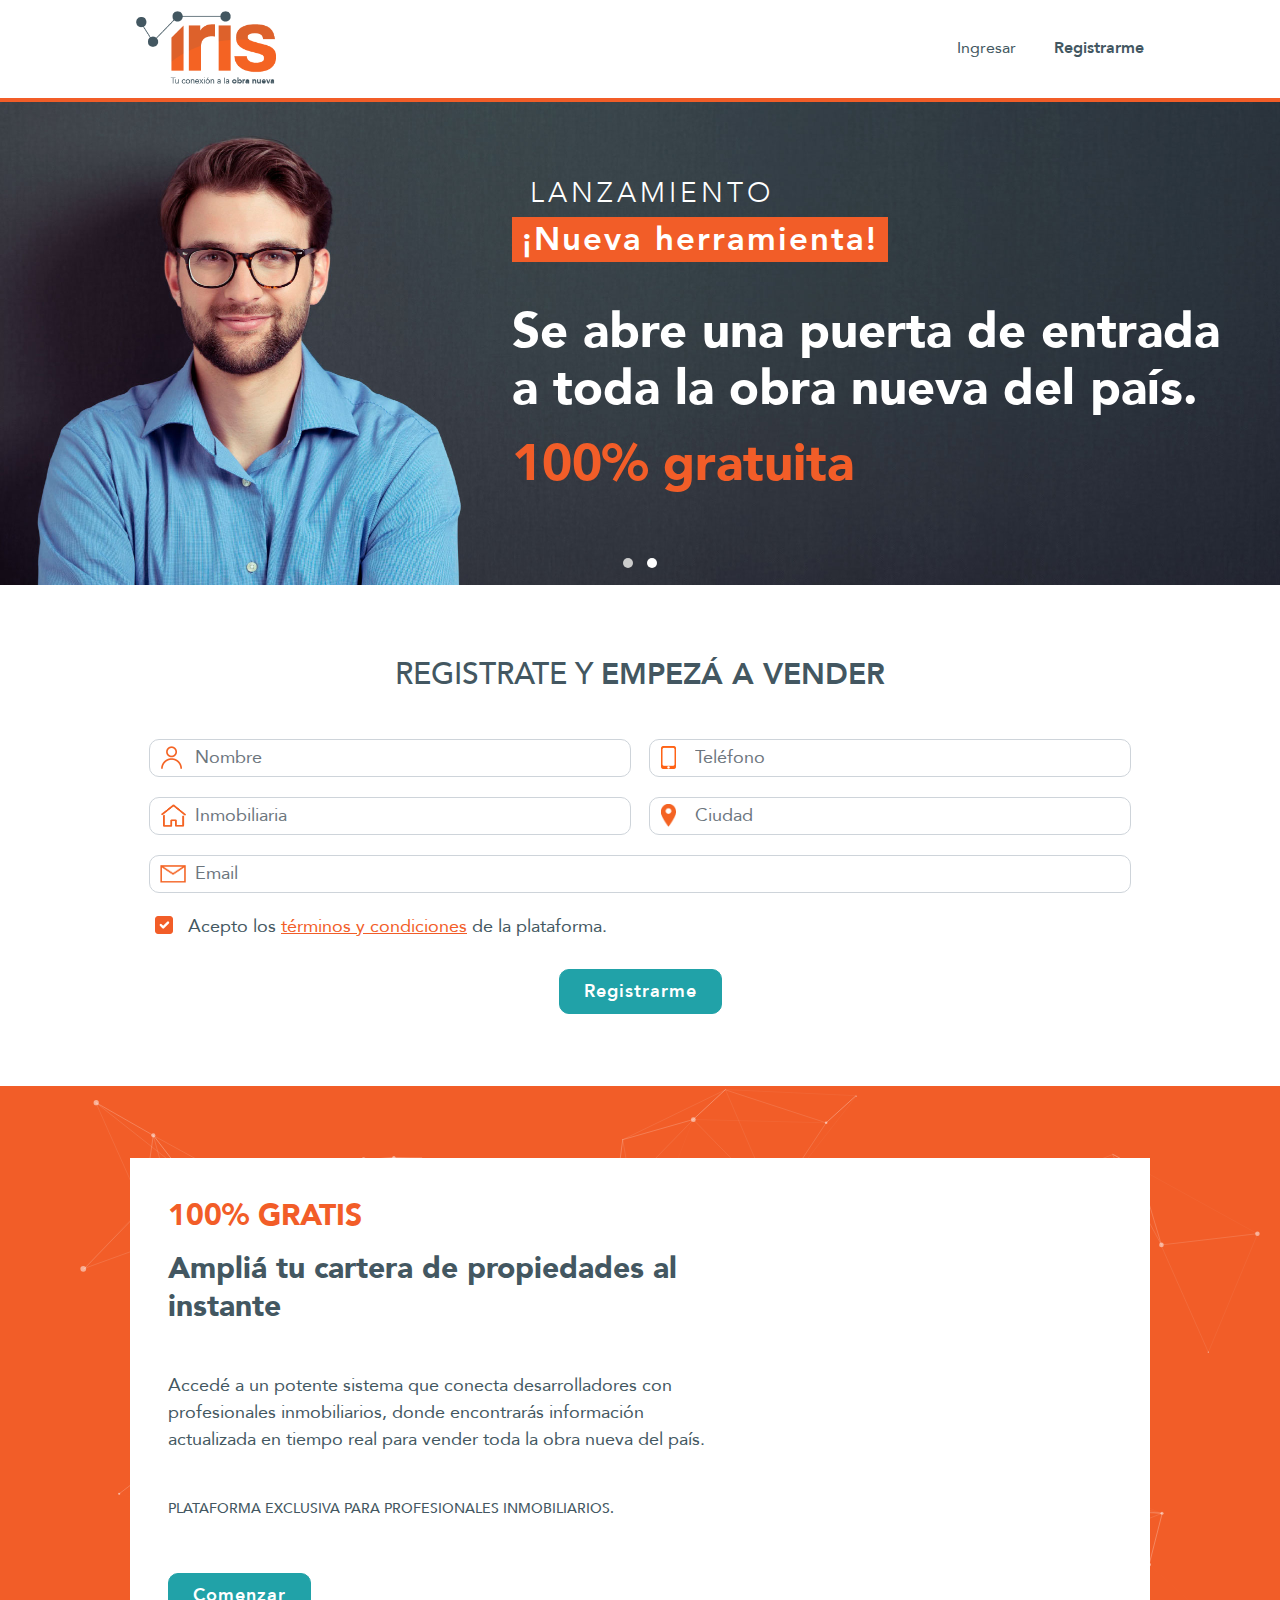
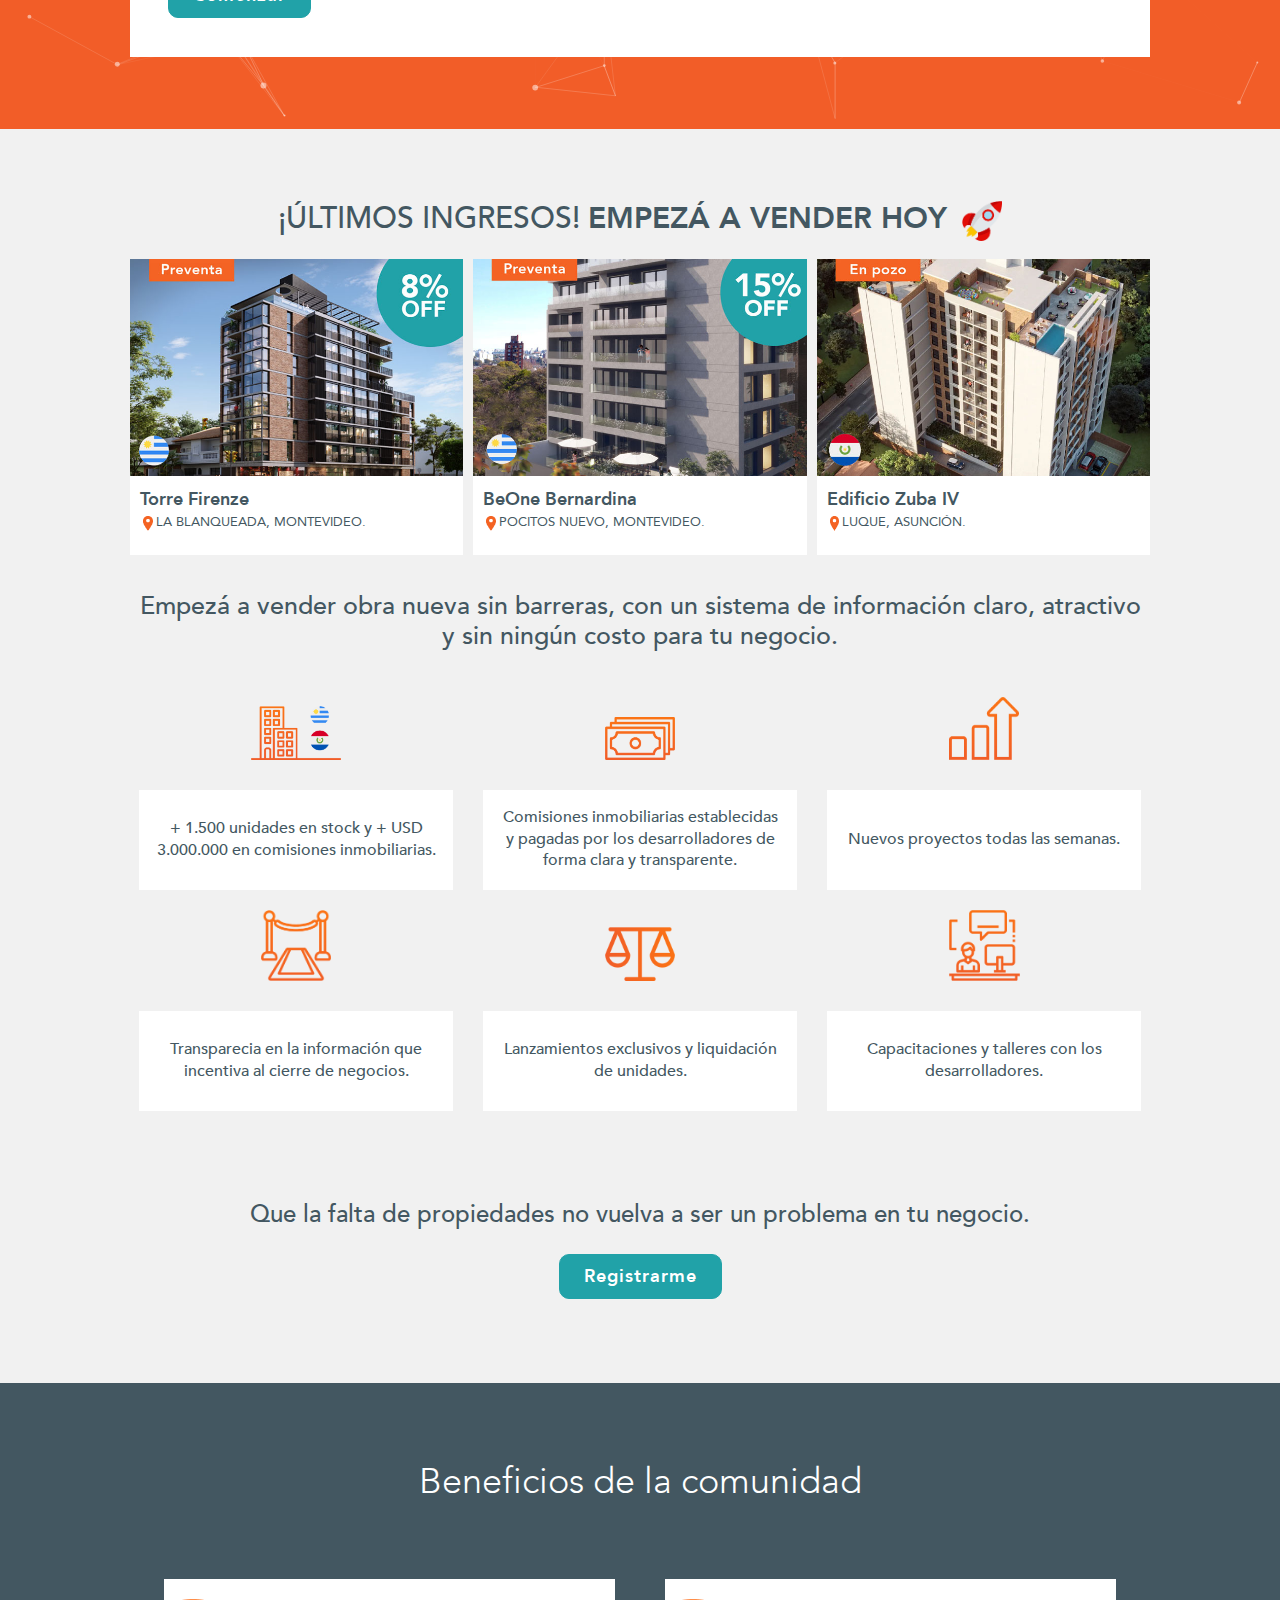
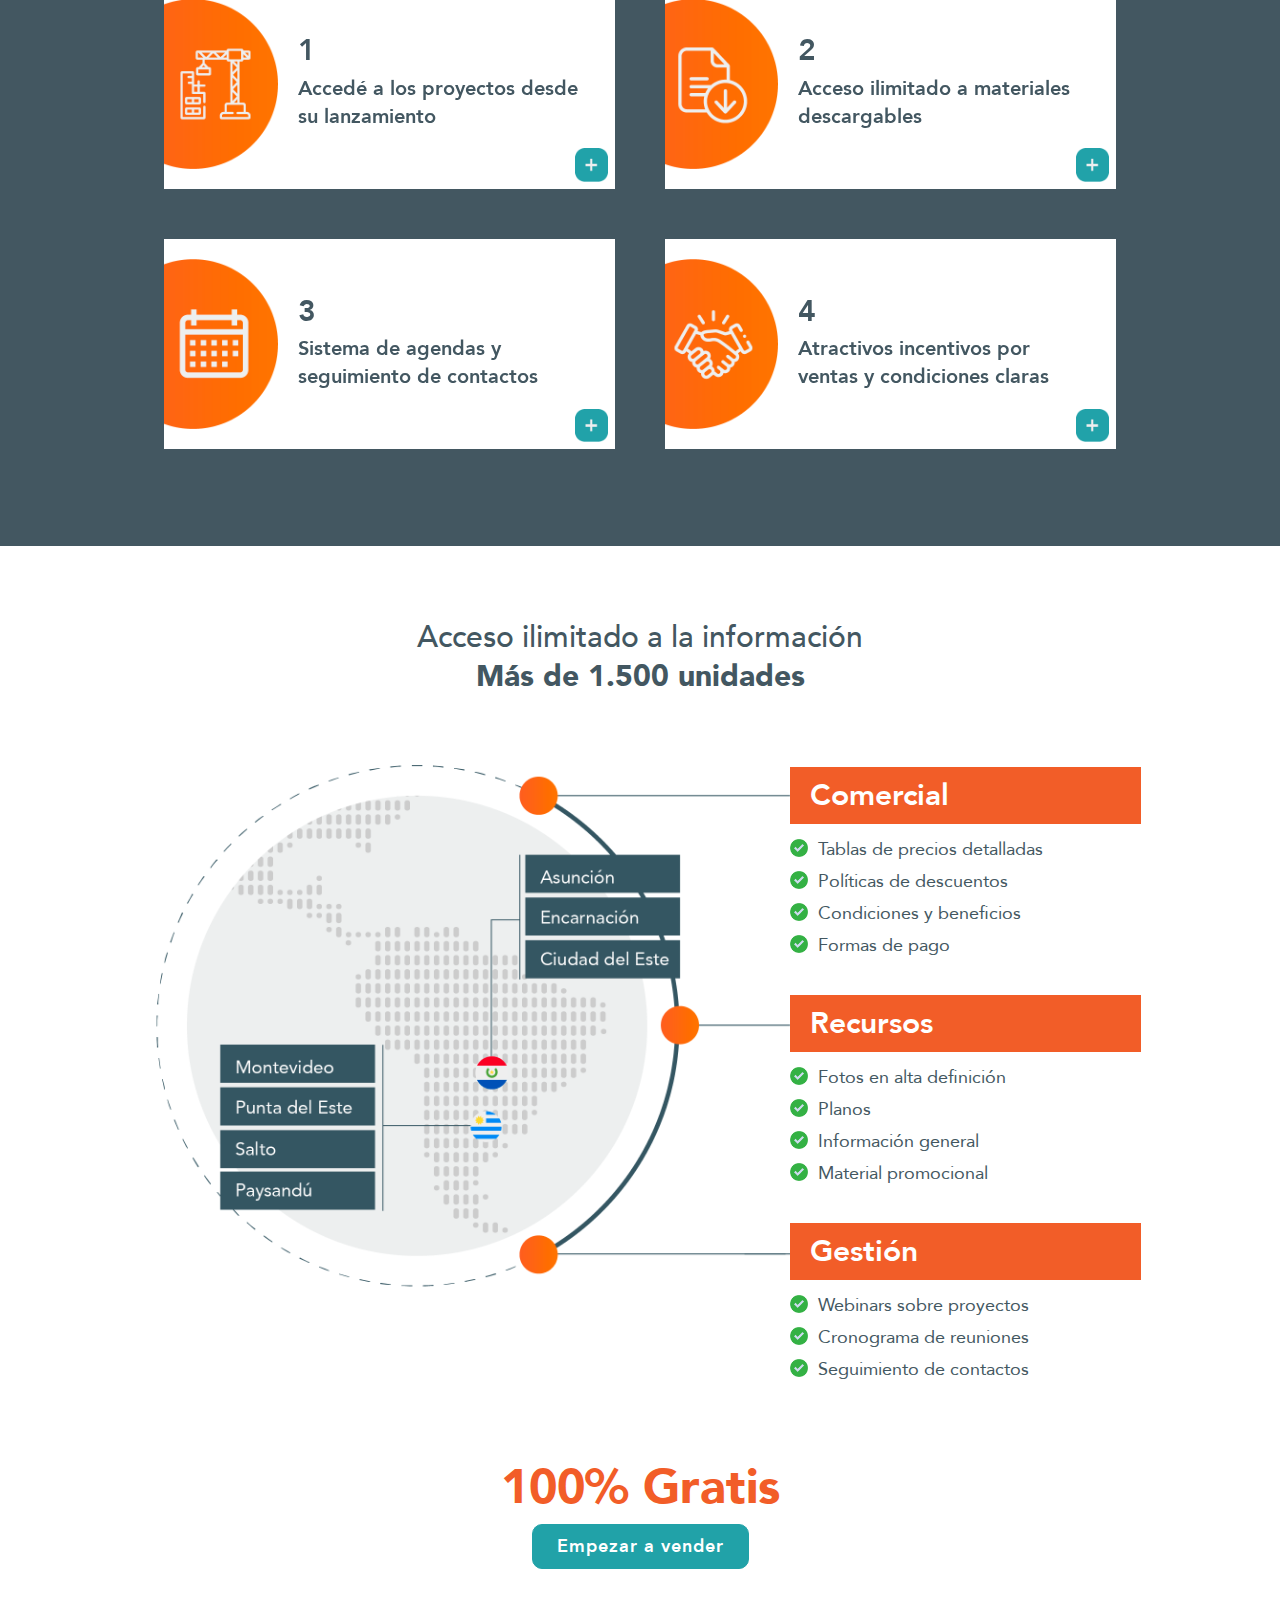
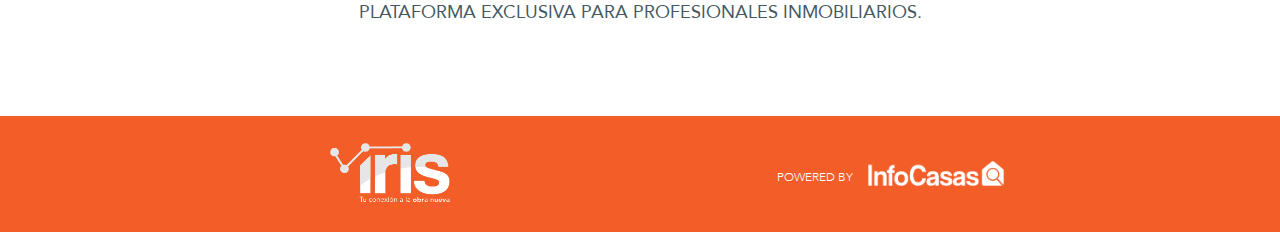
==== commit cc6bd964: "fix menor bugs ingress 1445 17122020" ====
--- a/index.html
+++ b/index.html
@@ -197,7 +197,6 @@
               <img src="assets/images/ingreso_1.jpg" alt=".">
               <div>
                 <p class="title">Torre Firenze</p>
-                <p class="price">Desde USD 72.353</p>
                 <p class="ubication">
                   <img src="assets/icons/map.png" alt="." class="iconInput" />
                   La blanqueada, Montevideo.
@@ -208,7 +207,6 @@
               <img src="assets/images/ingreso_2.jpg" alt=".">
               <div>
                 <p class="title">BeOne Bernardina</p>
-                <p class="price">Desde USD 74.800</p>
                 <p class="ubication">
                   <img src="assets/icons/map.png" alt="." class="iconInput" />
                   Pocitos Nuevo, Montevideo.
@@ -219,7 +217,6 @@
               <img src="assets/images/ingreso_3.jpg" alt=".">
               <div>
                 <p class="title">Edificio Zuba IV</p>
-                <p class="price">Desde USD 27.300</p>
                 <p class="ubication">
                   <img src="assets/icons/map.png" alt="." class="iconInput" />
                   Luque, Asunción.
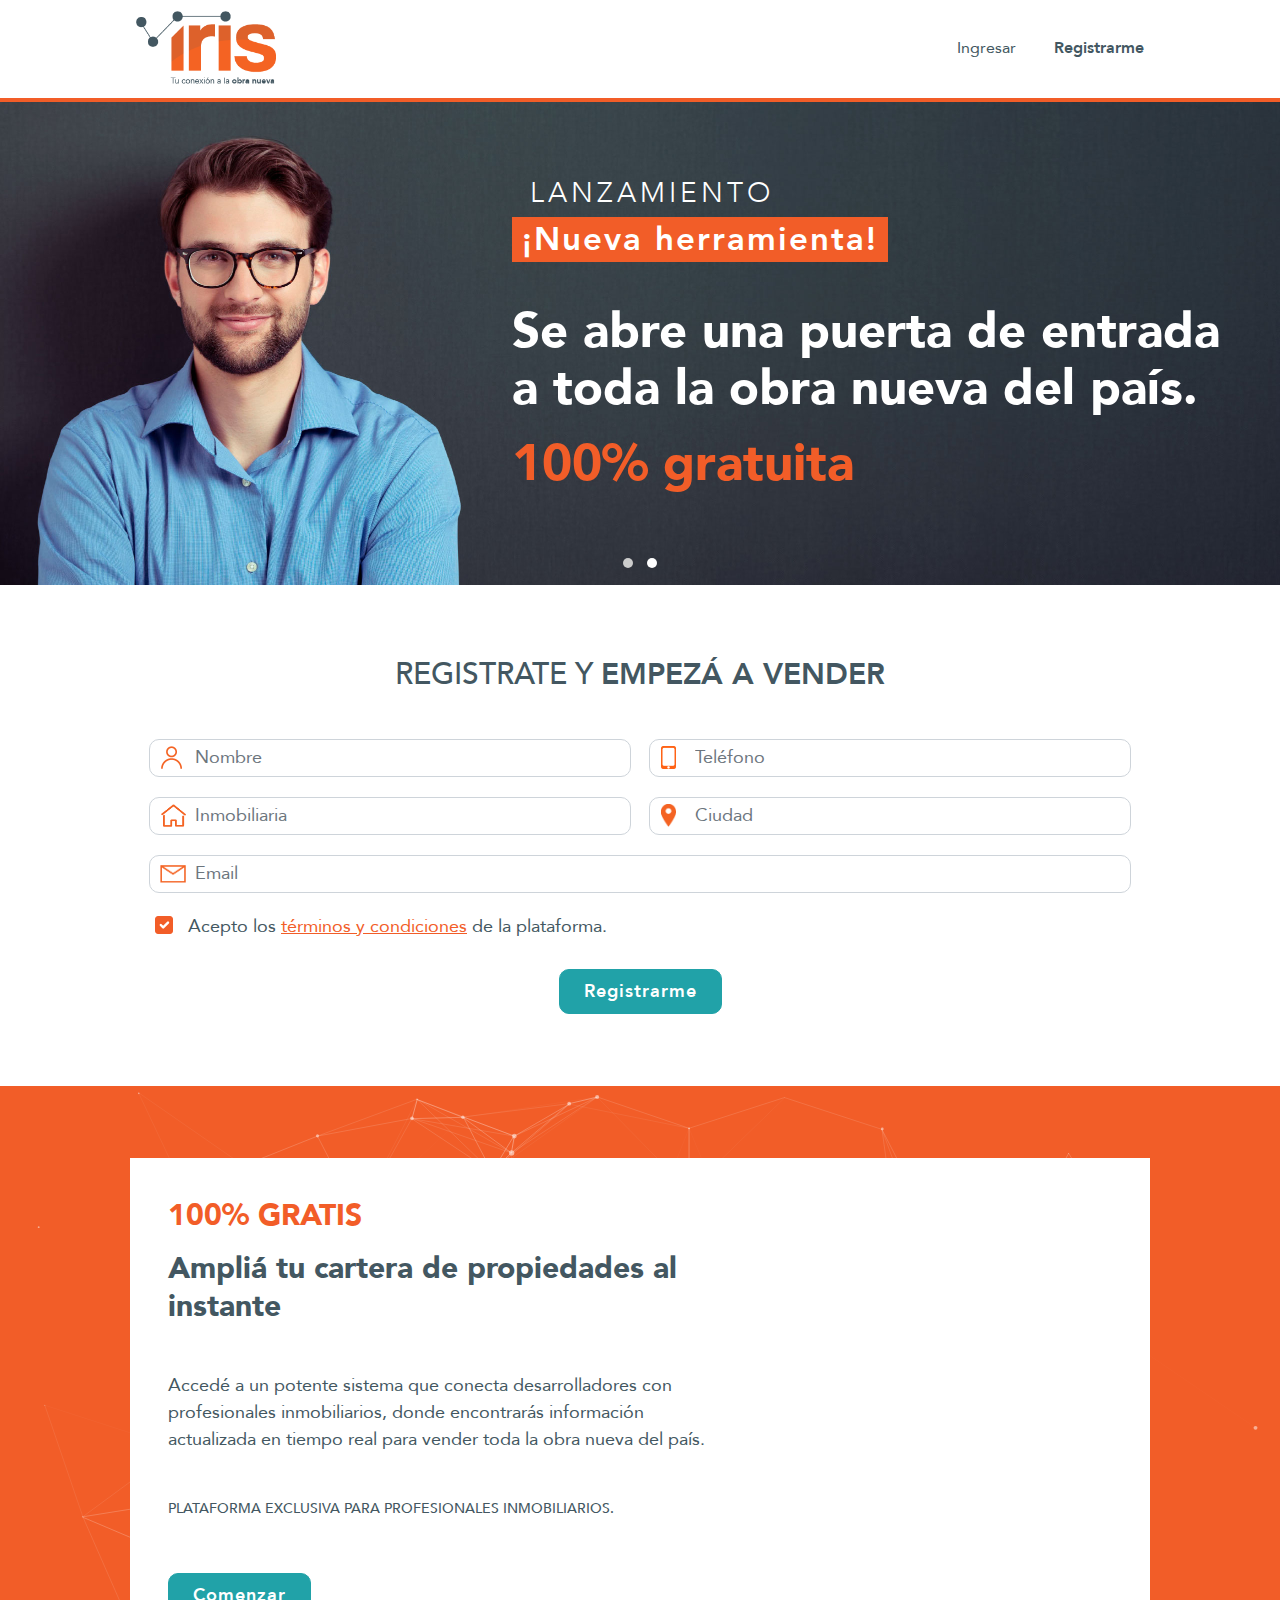
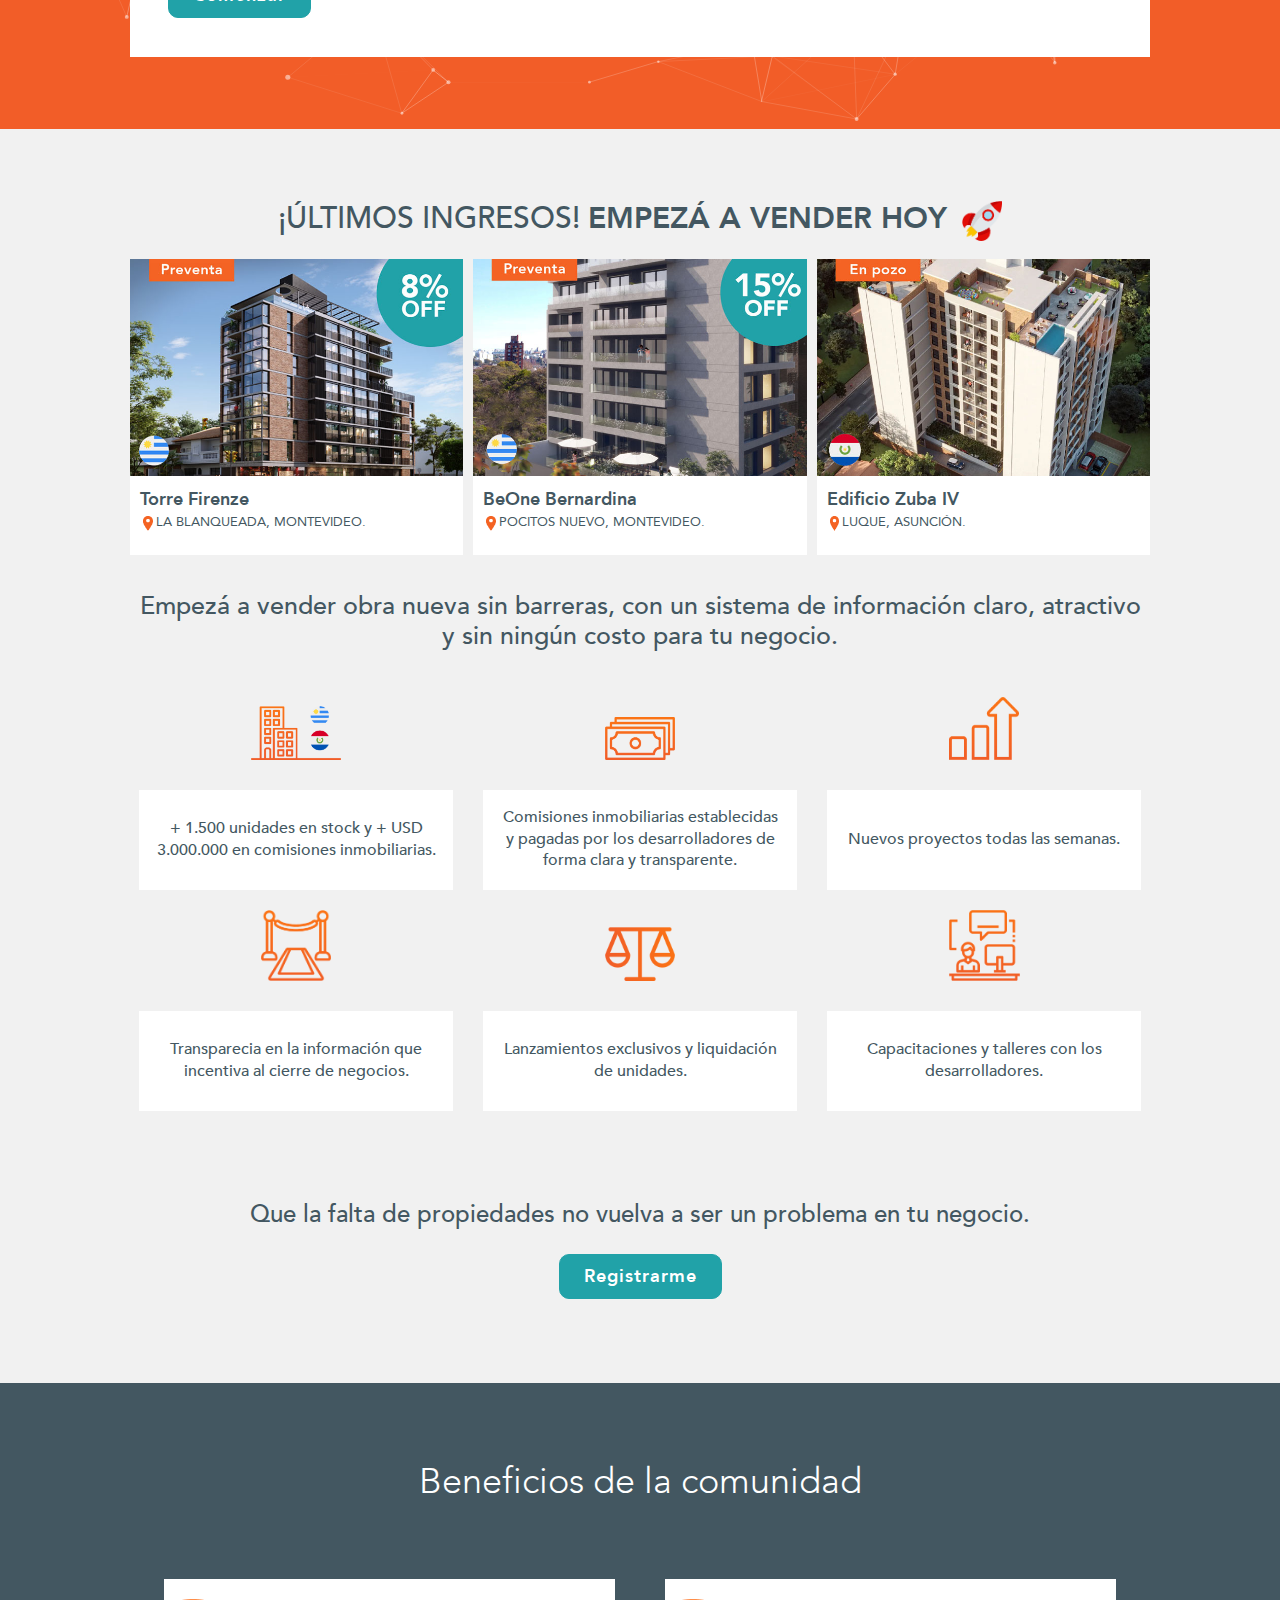
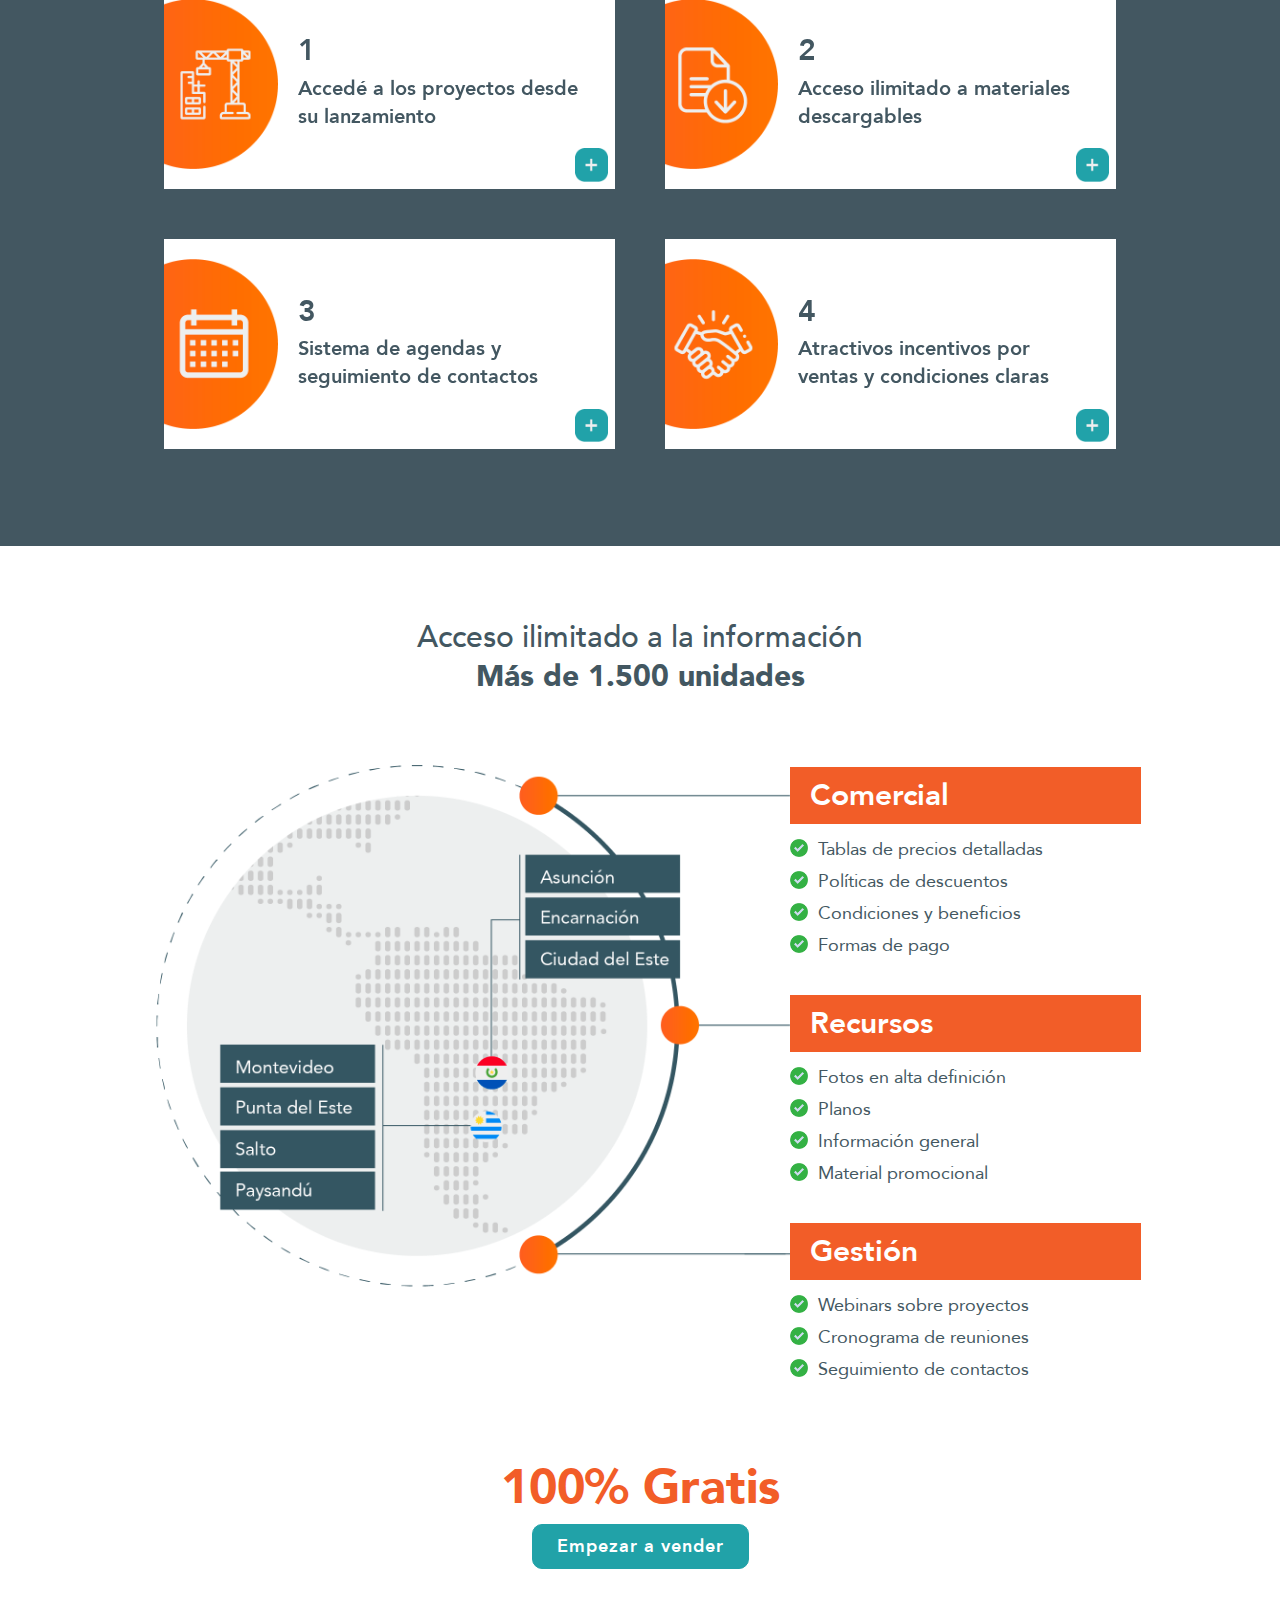
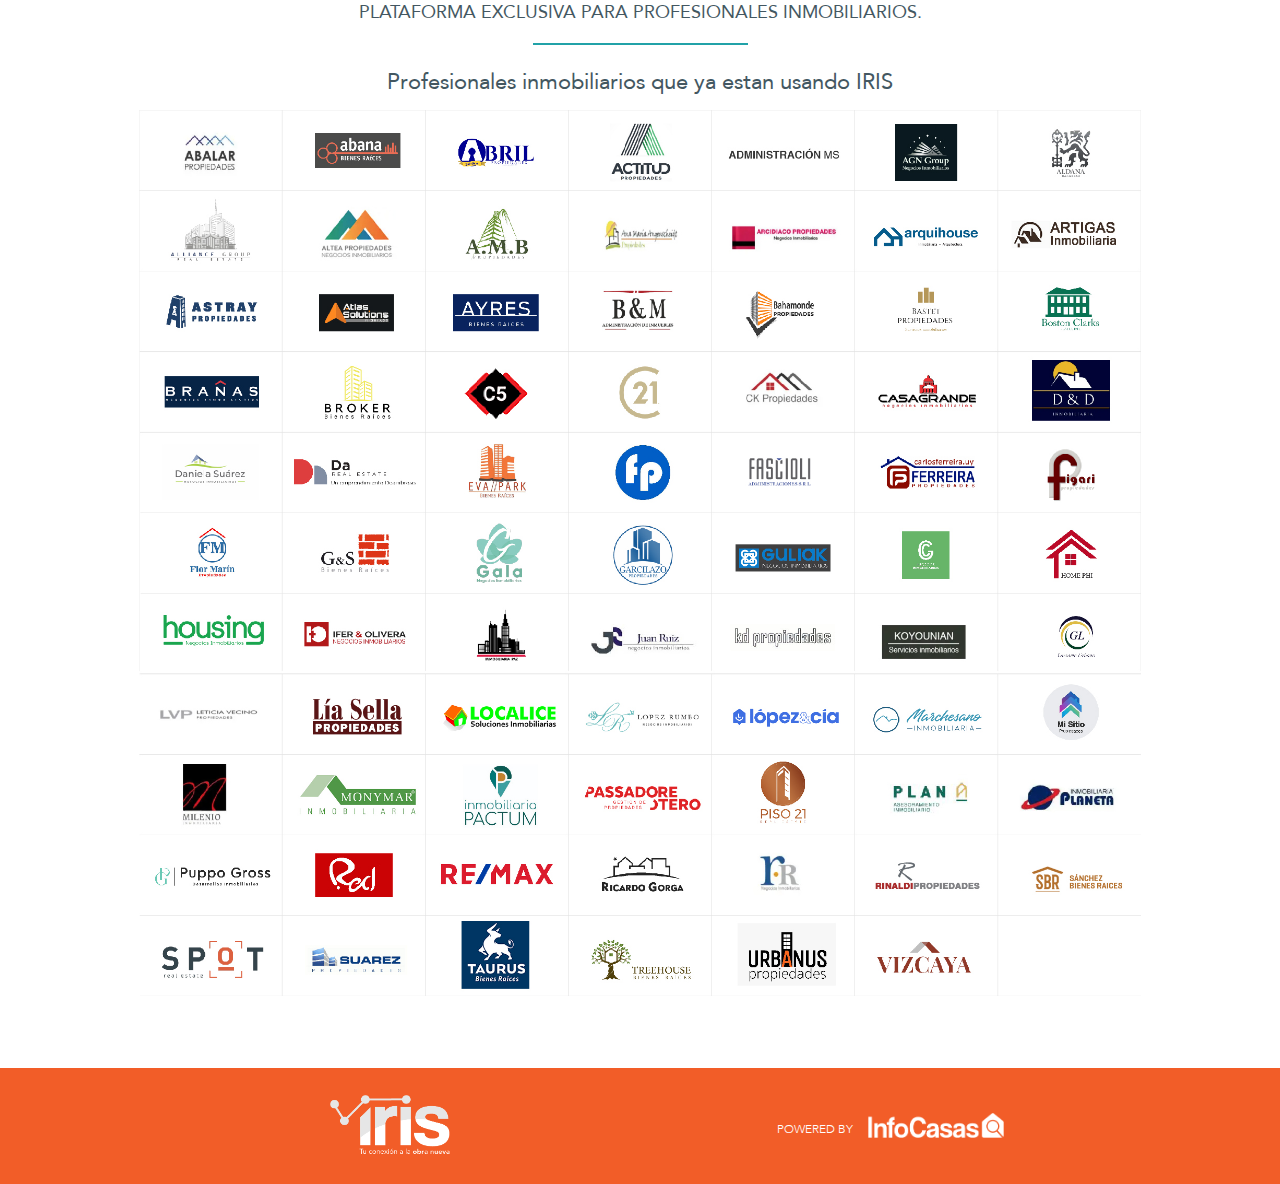
==== commit b9e12fad: "image" ====
--- a/index.html
+++ b/index.html
@@ -445,8 +445,12 @@
           </div>
           <div class="informationFooter">
             <p class="h1">100% Gratis</p>
-            <p><a href="#signUp" class="btn btn-primary">Empezar a vender</a></p>
+            <p><a href="#signUp" class="btn btn-primary line">Empezar a vender</a></p>
             <p>PLATAFORMA EXCLUSIVA PARA PROFESIONALES INMOBILIARIOS.</p>
+          </div>
+          <div class="users">
+            <p>Profesionales inmobiliarios que ya estan usando IRIS</p>
+            <img src="assets/images/Placa-02.jpg" alt="">
           </div>
         </div>
       </div>
--- a/assets/styles/styles.css
+++ b/assets/styles/styles.css
@@ -49,6 +49,7 @@
   border-radius: 10px;
   padding: 8px 24px;
   color: #fff;
+  position: relative;
 }
 
 .btn.btn-primary:hover,
@@ -892,6 +893,24 @@
   color: var(--text-secondary);
   margin-top: 30px;
 }
+a.btn.btn-primary.line:before {
+    content: "";
+    background-color: #21a2a8;
+    height: 2px;
+    width: 100%;
+    position: absolute;
+    margin-top: 110px;
+    left: 0;
+    right: 0;
+    margin-left: auto;
+    margin-right: auto;
+}
+.users p {
+    font-size: 1.8rem;
+    text-align: center;
+    margin-top: 40px;
+}
+
 
 /*----------------------------Terminos-y-condiciones-------------------------------*/
 
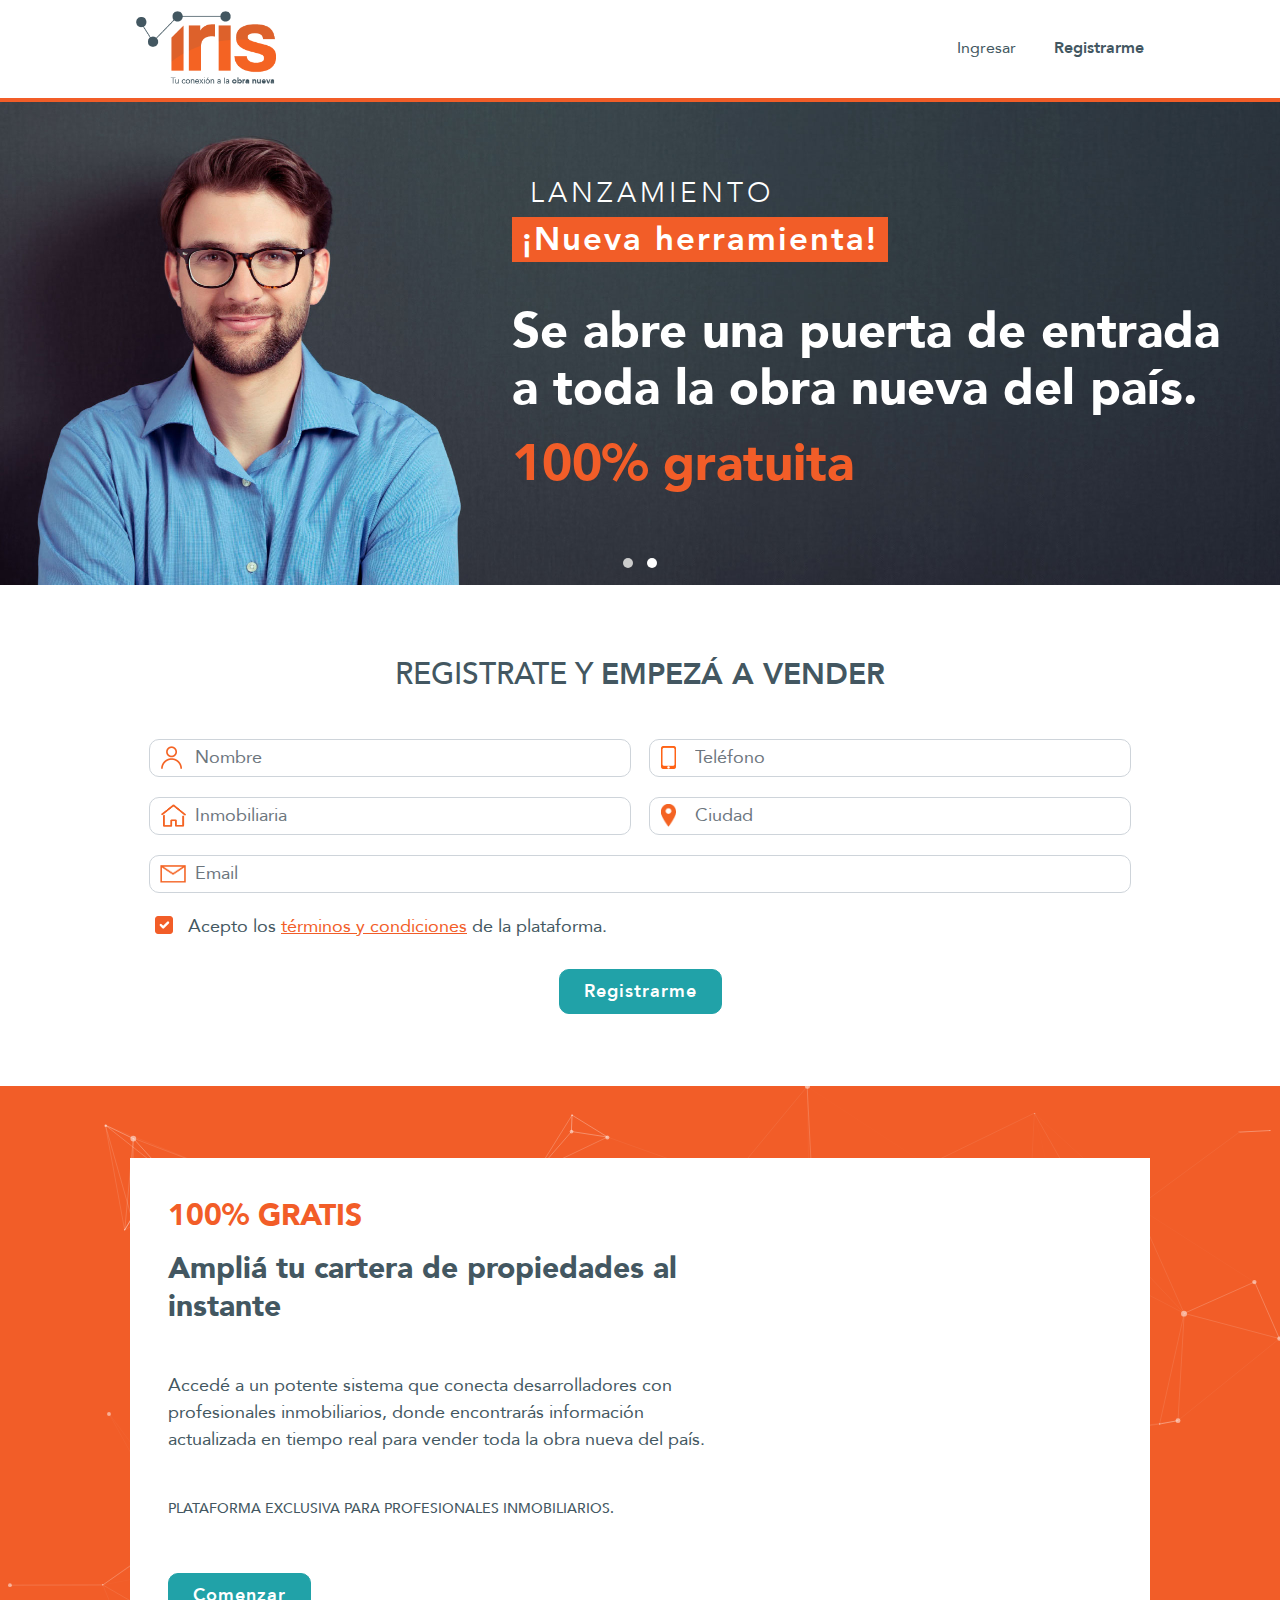
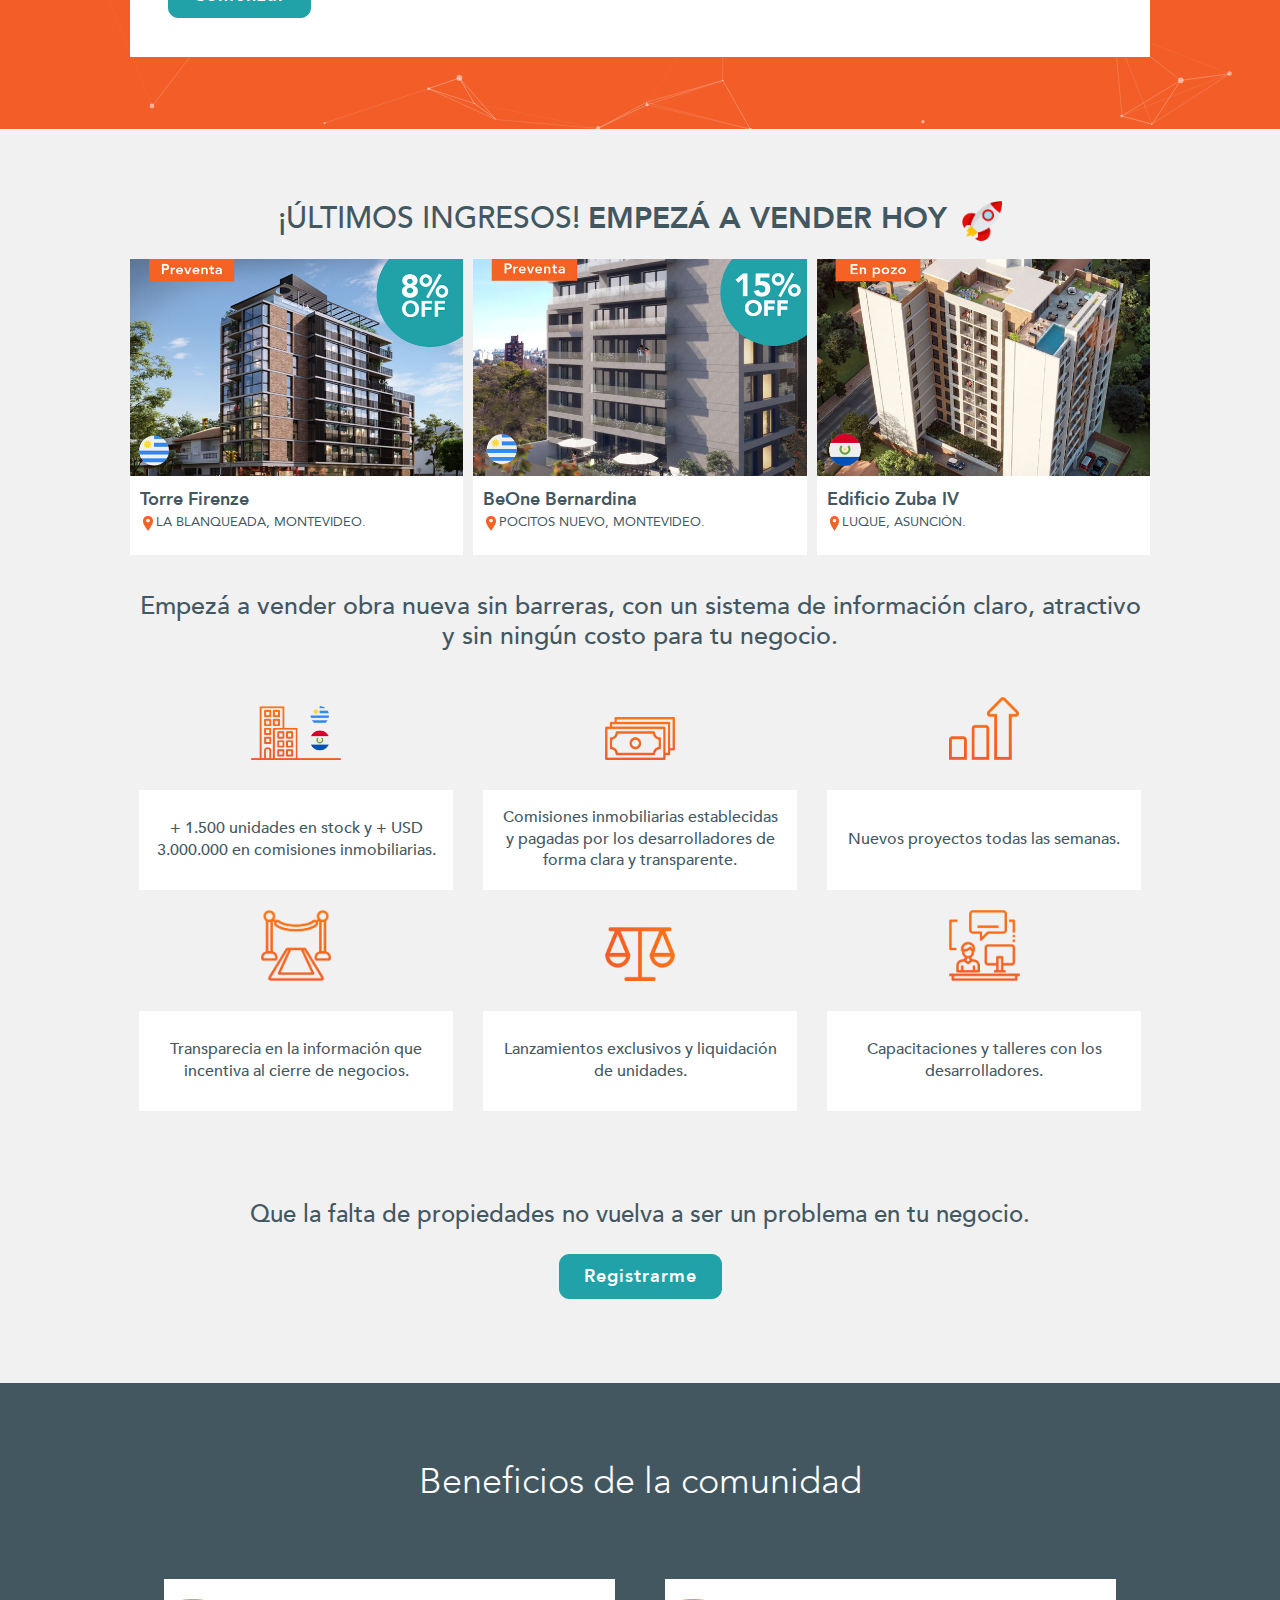
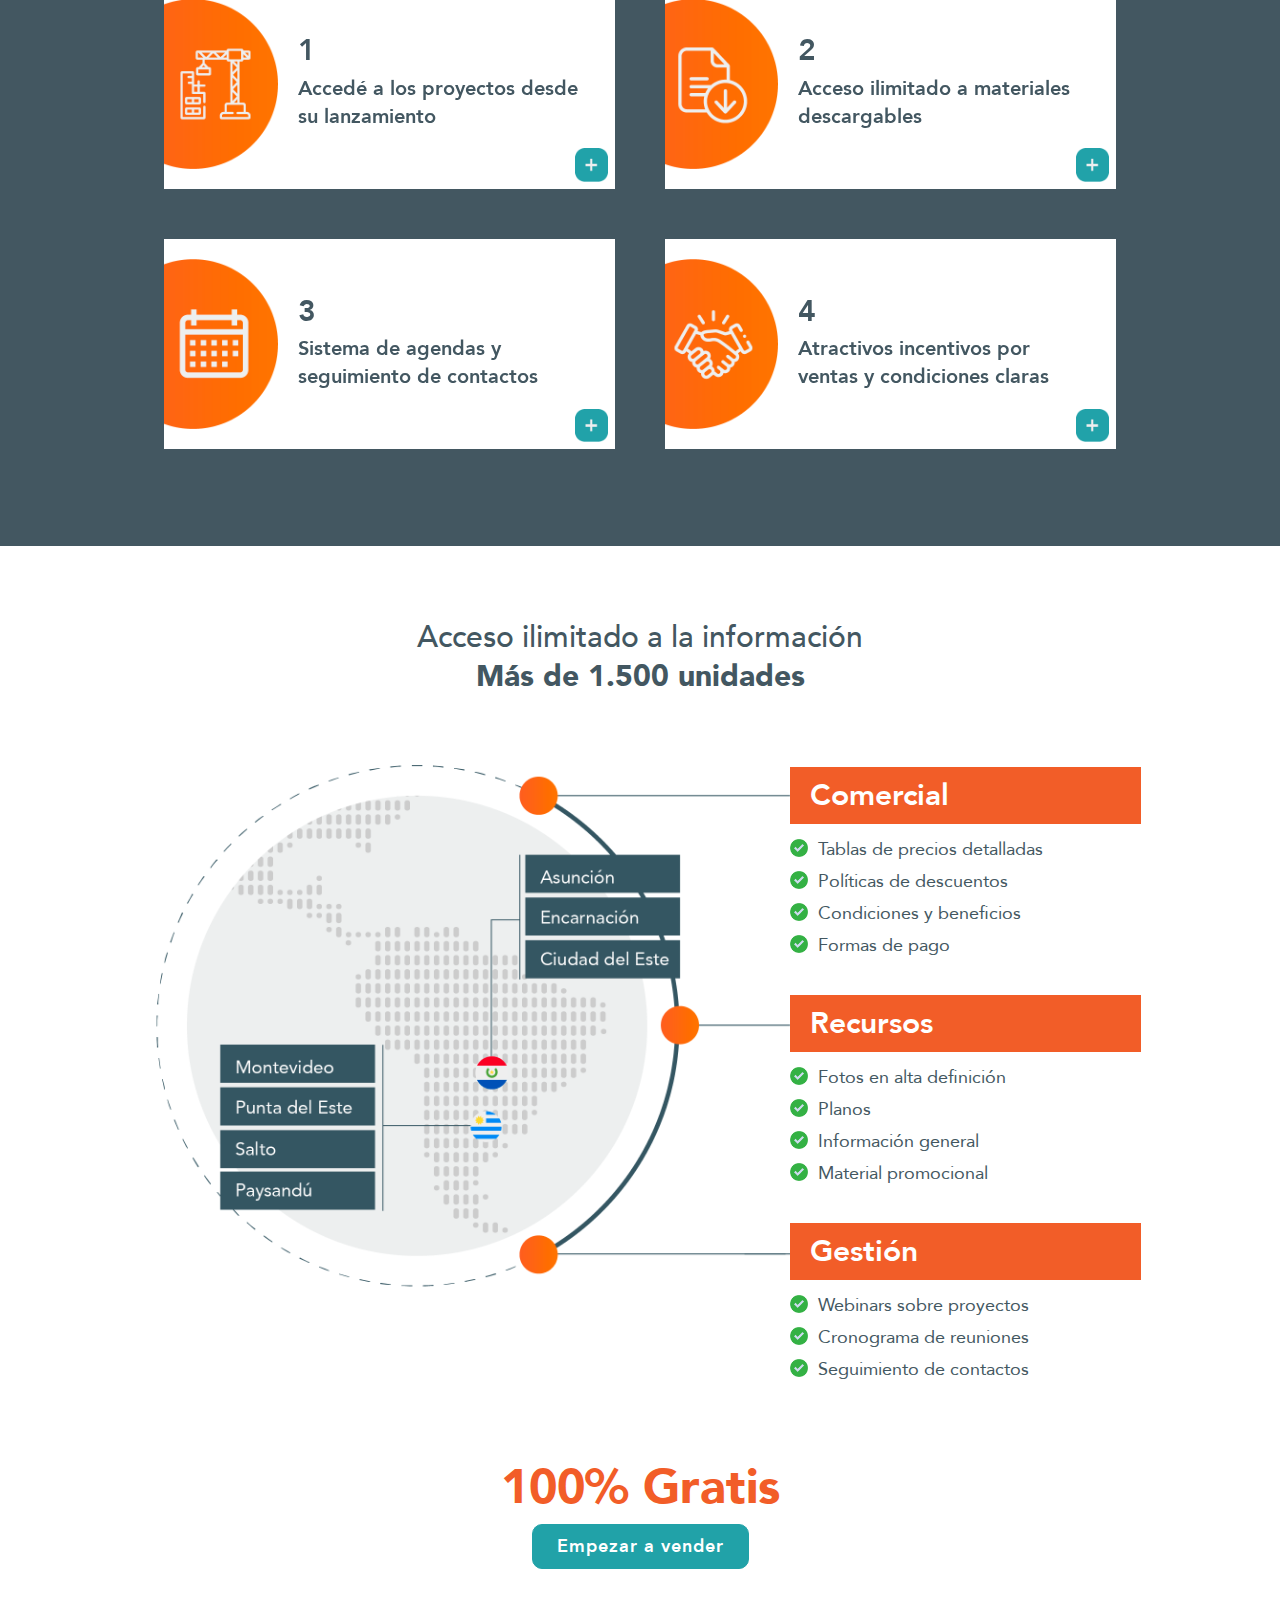
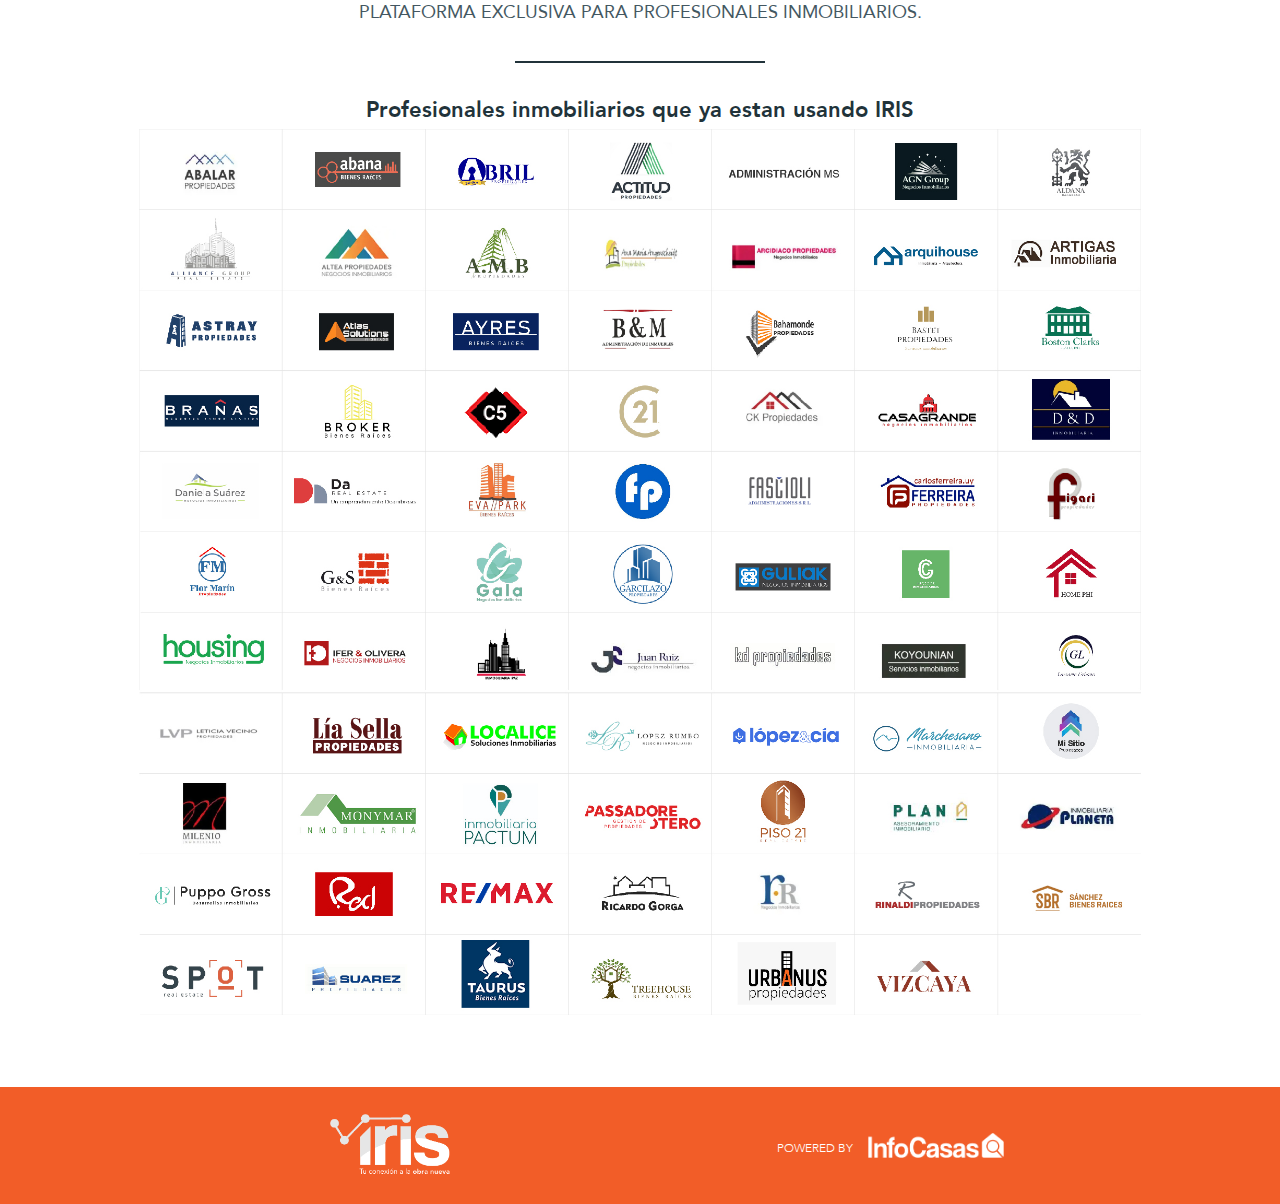
==== commit 2a71551d: "array image" ====
--- a/index.html
+++ b/index.html
@@ -445,11 +445,14 @@
           </div>
           <div class="informationFooter">
             <p class="h1">100% Gratis</p>
-            <p><a href="#signUp" class="btn btn-primary line">Empezar a vender</a></p>
+            <p><a href="#signUp" class="btn btn-primary">Empezar a vender</a></p>
             <p>PLATAFORMA EXCLUSIVA PARA PROFESIONALES INMOBILIARIOS.</p>
           </div>
+          <div class="line">
+
+          </div>
           <div class="users">
-            <p>Profesionales inmobiliarios que ya estan usando IRIS</p>
+            <h3>Profesionales inmobiliarios que ya estan usando IRIS</h3>
             <img src="assets/images/Placa-02.jpg" alt="">
           </div>
         </div>
--- a/assets/styles/styles.css
+++ b/assets/styles/styles.css
@@ -893,22 +893,22 @@
   color: var(--text-secondary);
   margin-top: 30px;
 }
-a.btn.btn-primary.line:before {
-    content: "";
-    background-color: #21a2a8;
+.line {
+    background-color:var(--text);
     height: 2px;
-    width: 100%;
-    position: absolute;
-    margin-top: 110px;
+    width: 25%;
+    margin-top: 35px;
+    margin-bottom: 35px;
     left: 0;
     right: 0;
     margin-left: auto;
     margin-right: auto;
 }
-.users p {
+.users h3 {
     font-size: 1.8rem;
     text-align: center;
-    margin-top: 40px;
+    margin-top: 30px;
+    font-weight: 700;
 }
 
 
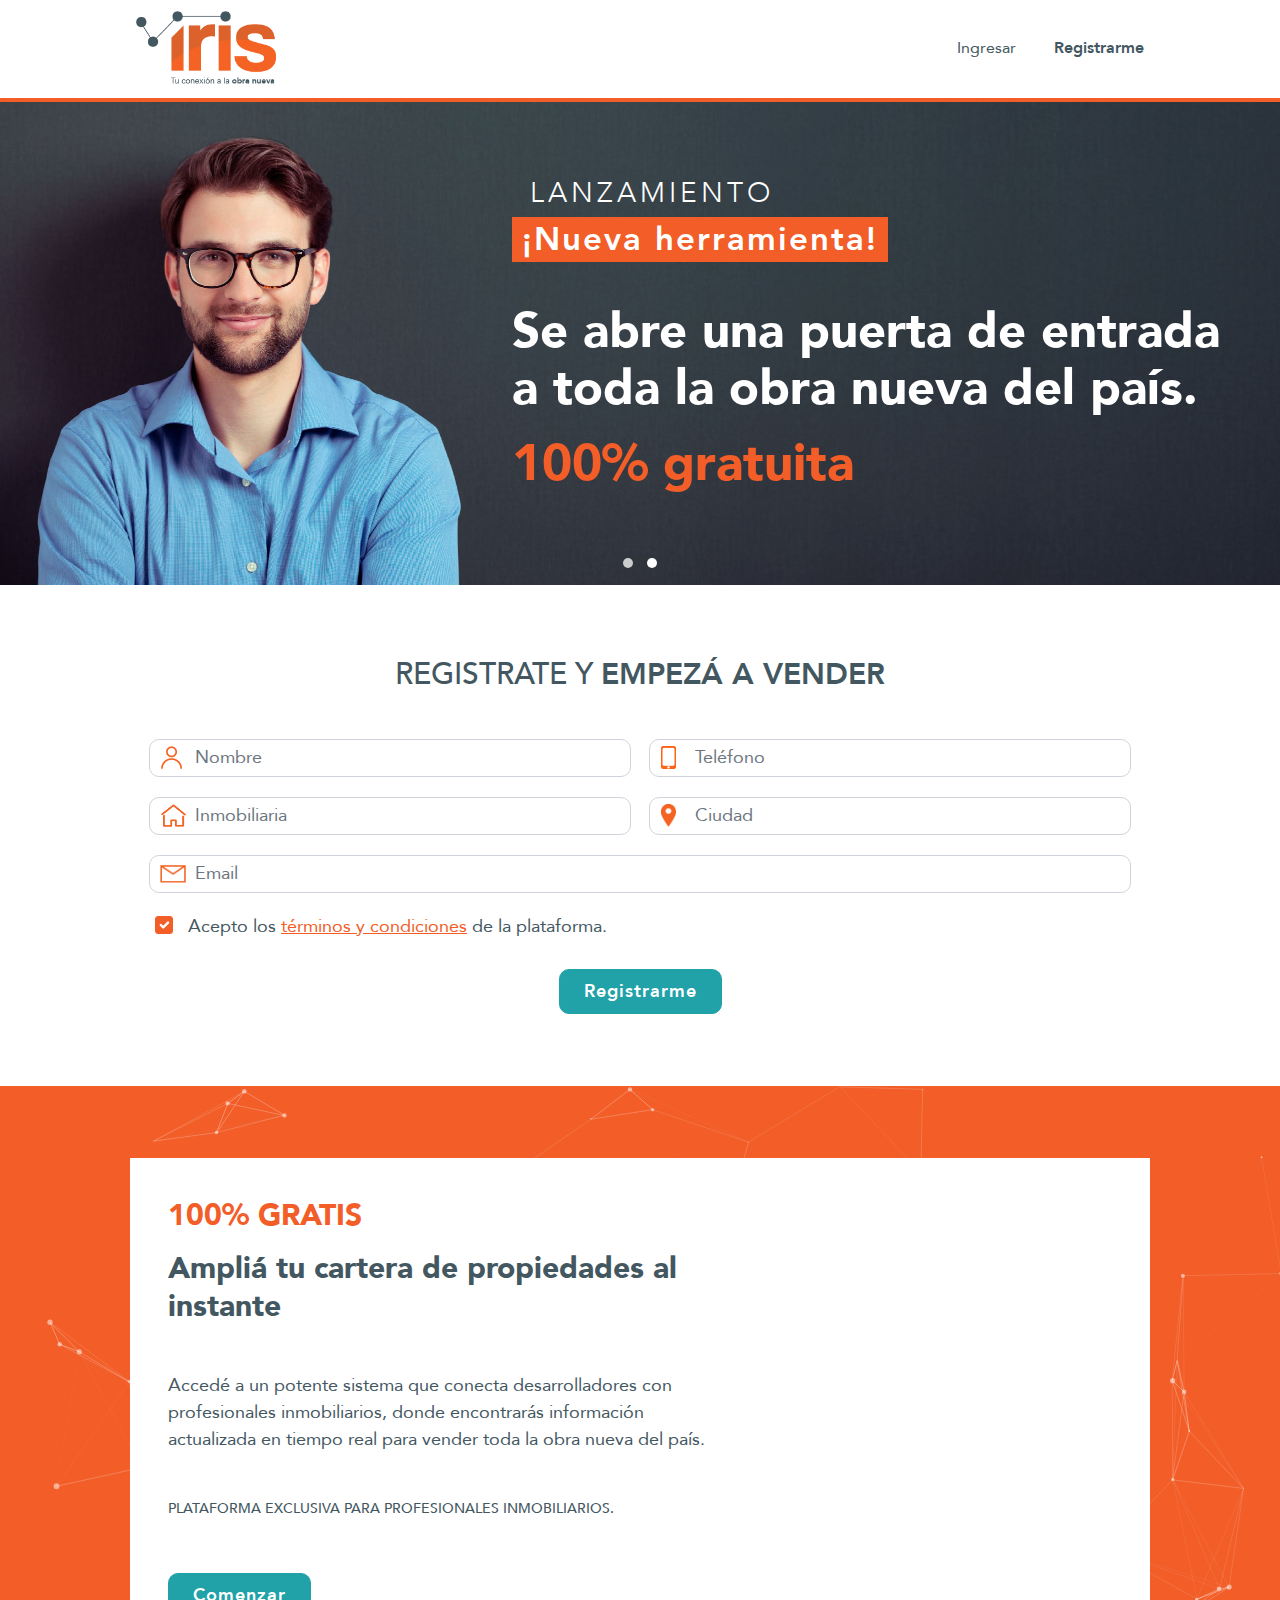
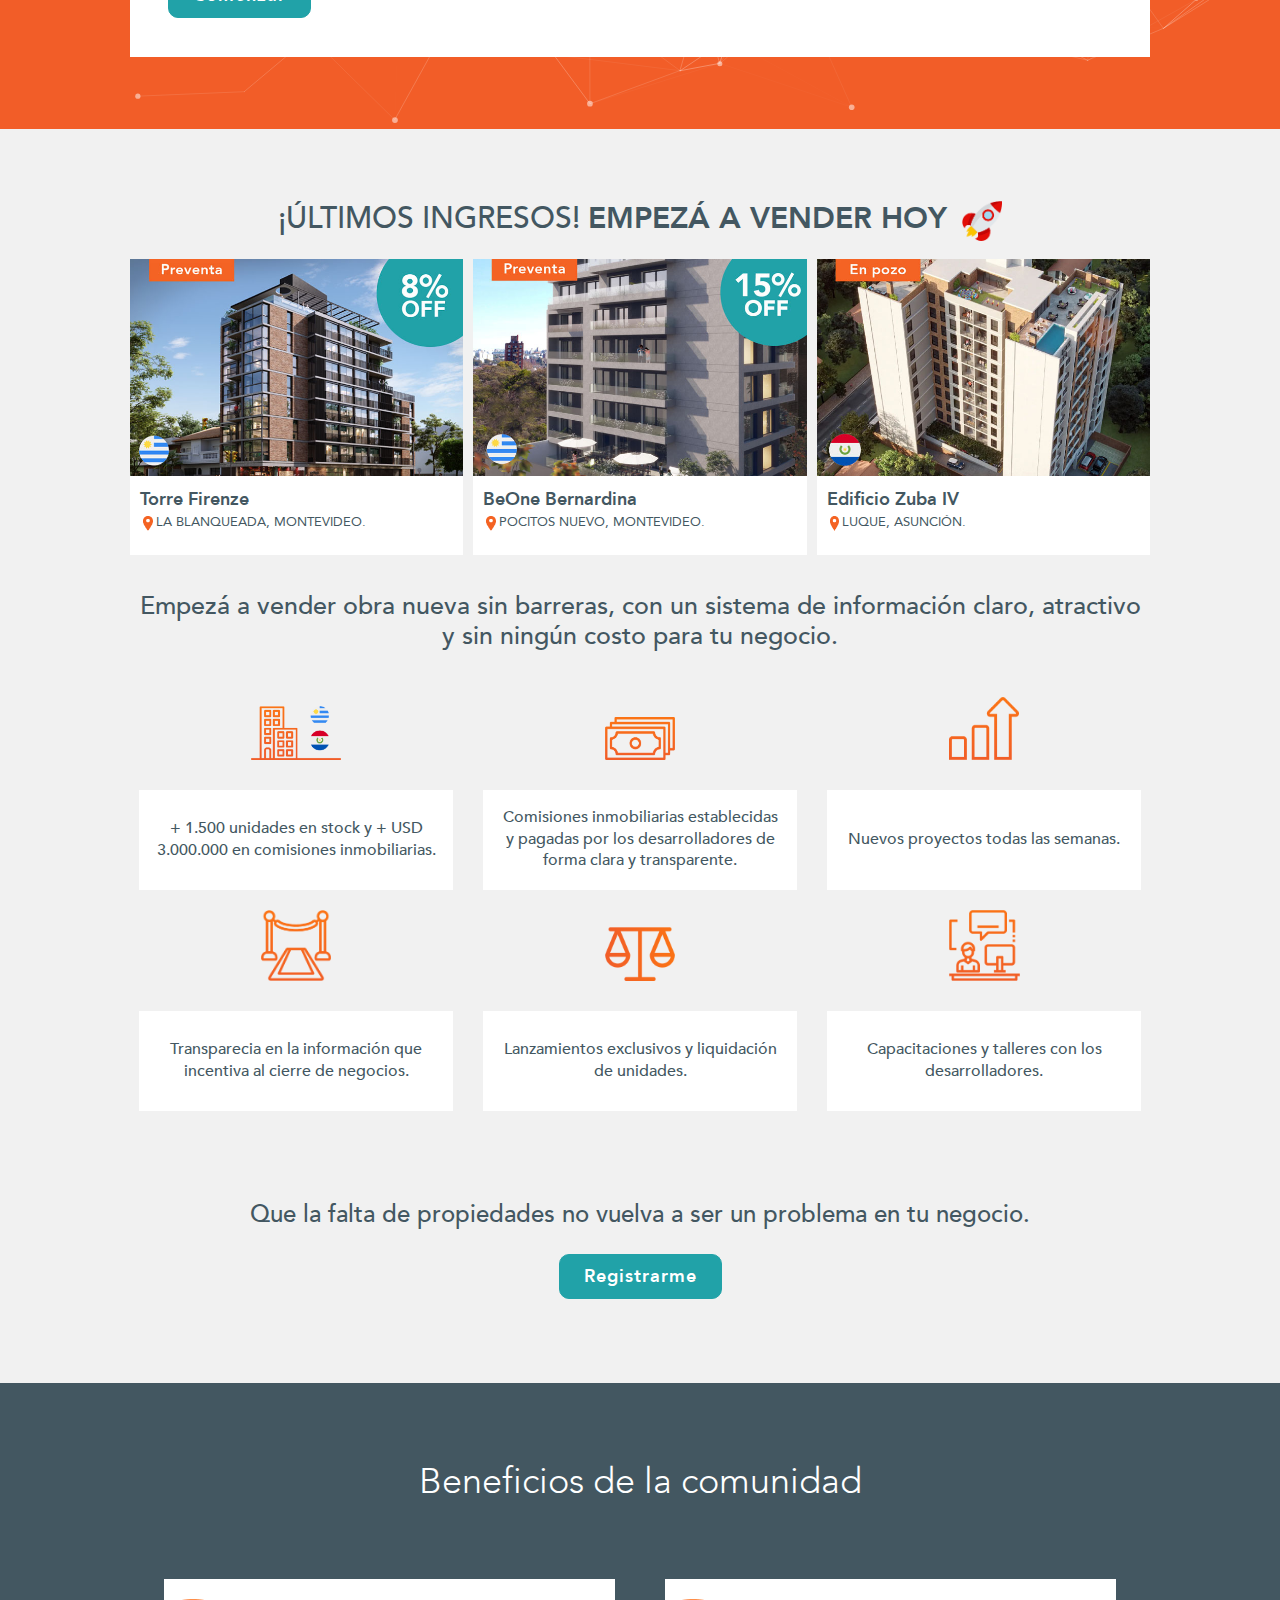
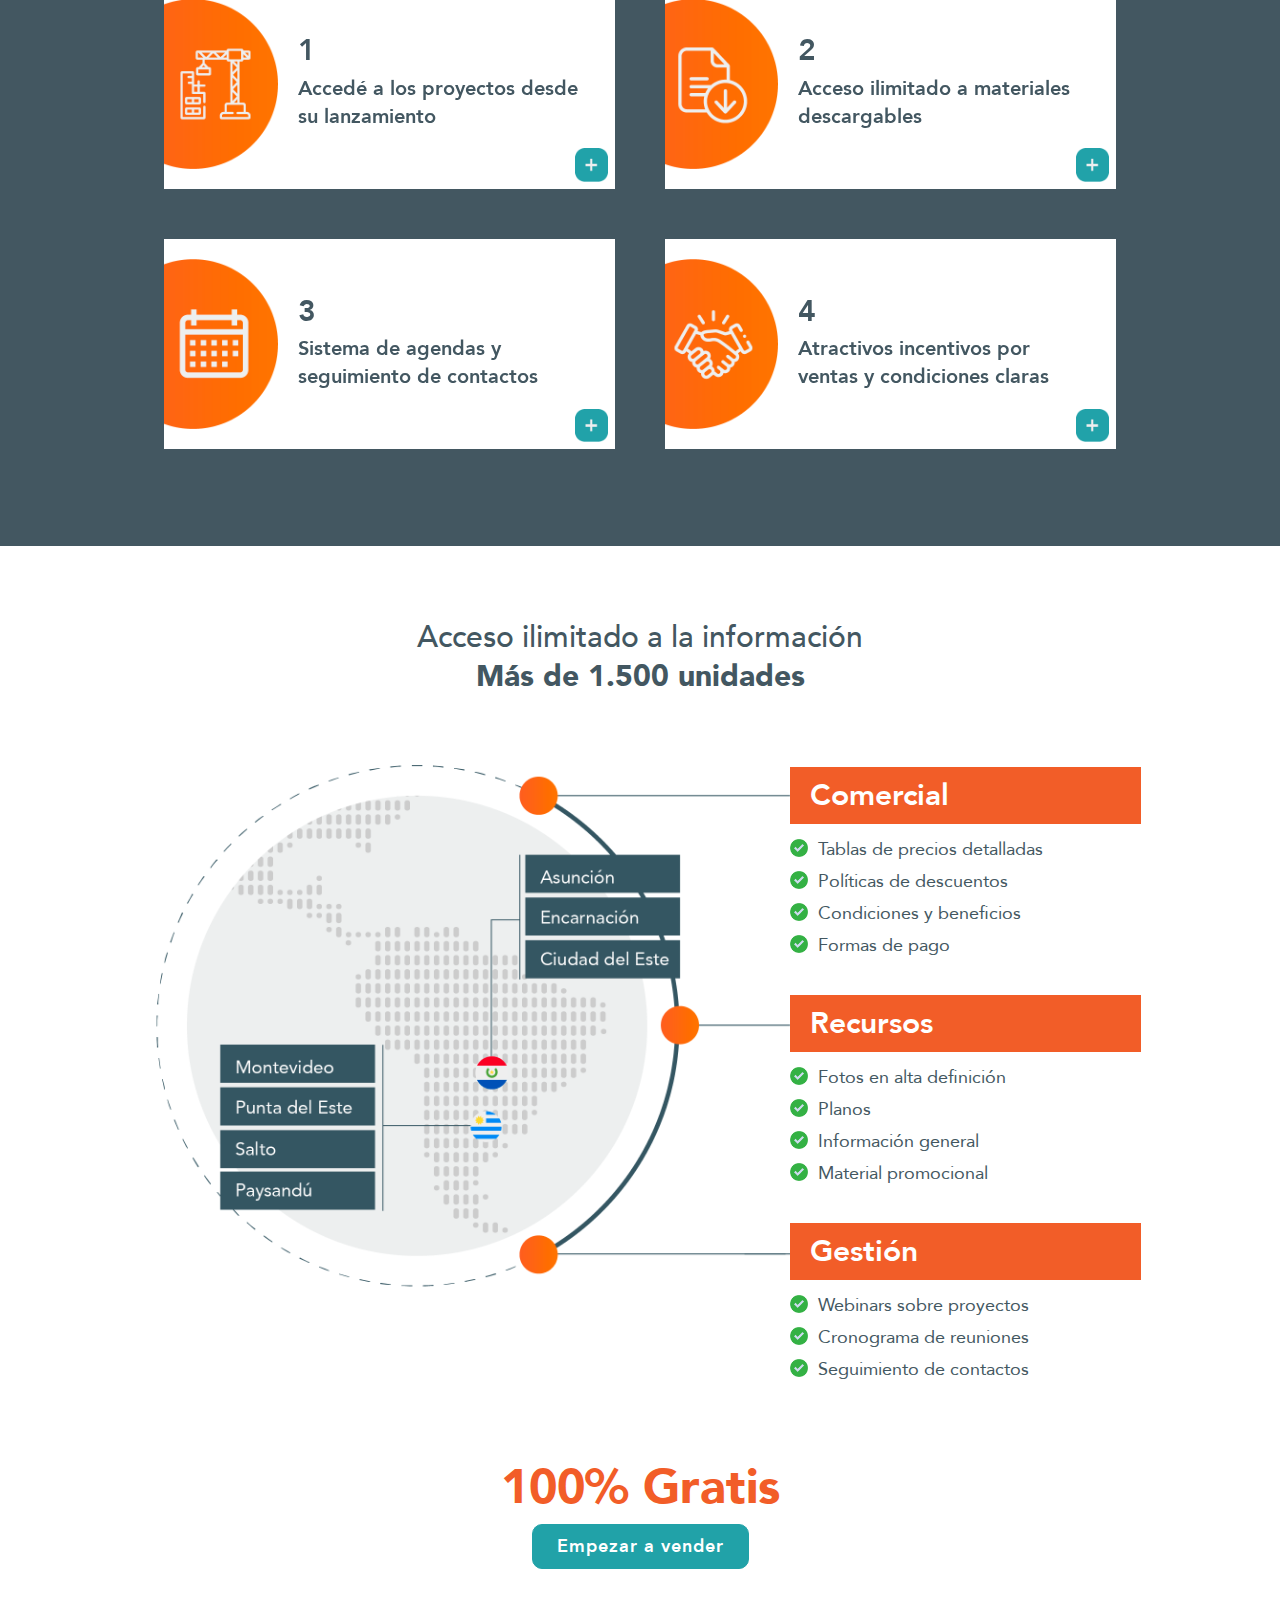
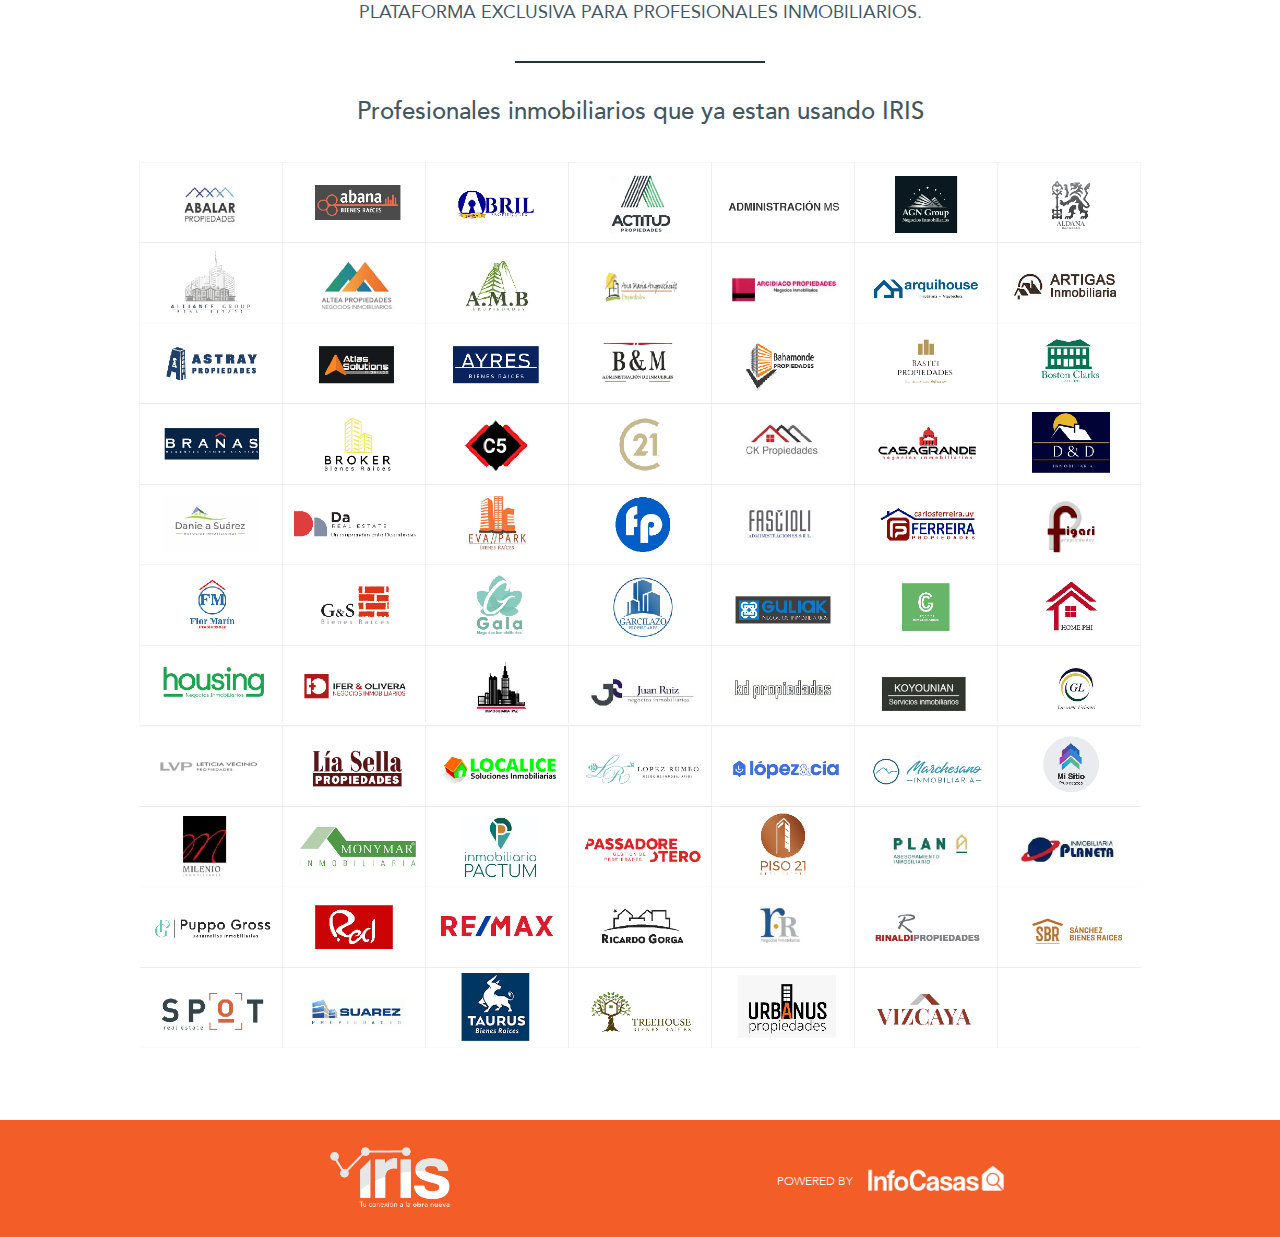
==== commit 89bffdde: "add new brands 1630 16022021" ====
--- a/index.html
+++ b/index.html
@@ -452,7 +452,7 @@
 
           </div>
           <div class="users">
-            <h3>Profesionales inmobiliarios que ya estan usando IRIS</h3>
+            <h2 class="text-center mb-5">Profesionales inmobiliarios que ya estan usando IRIS</h2>
             <img src="assets/images/Placa-02.jpg" alt="">
           </div>
         </div>
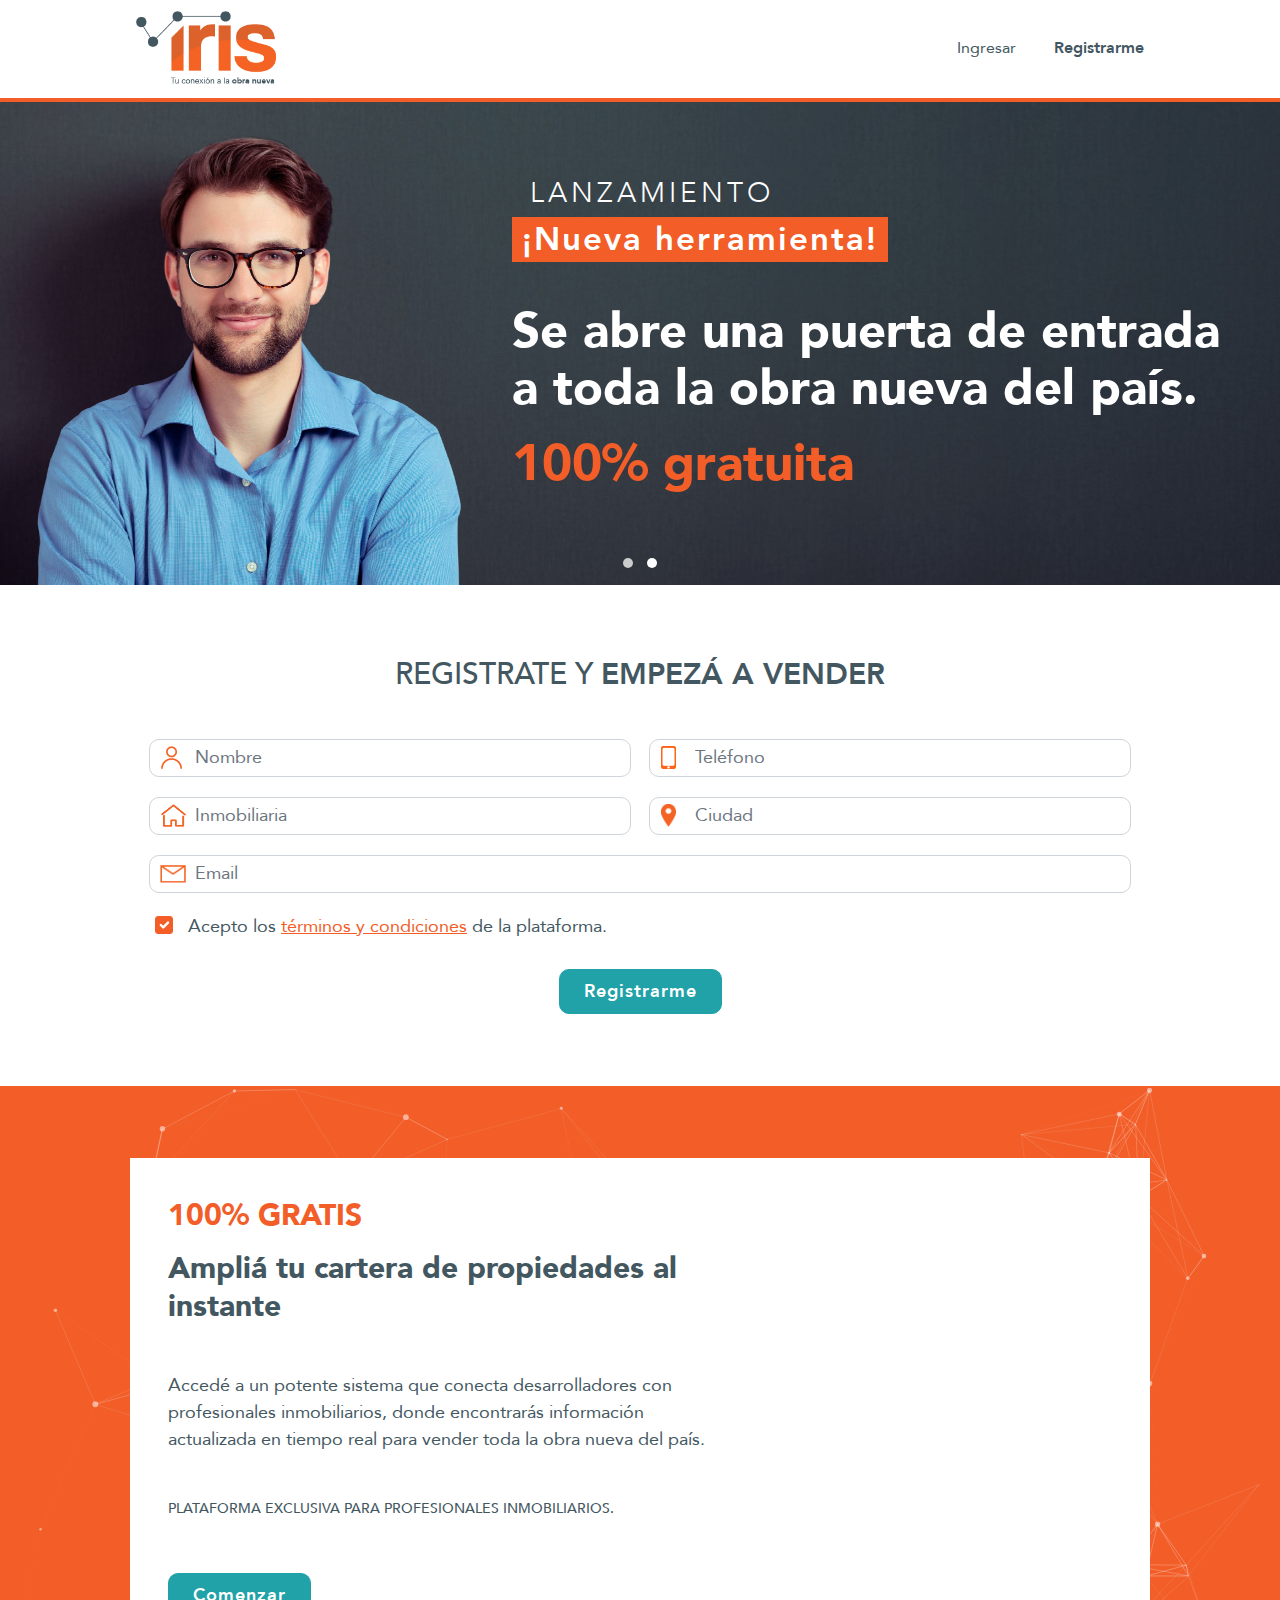
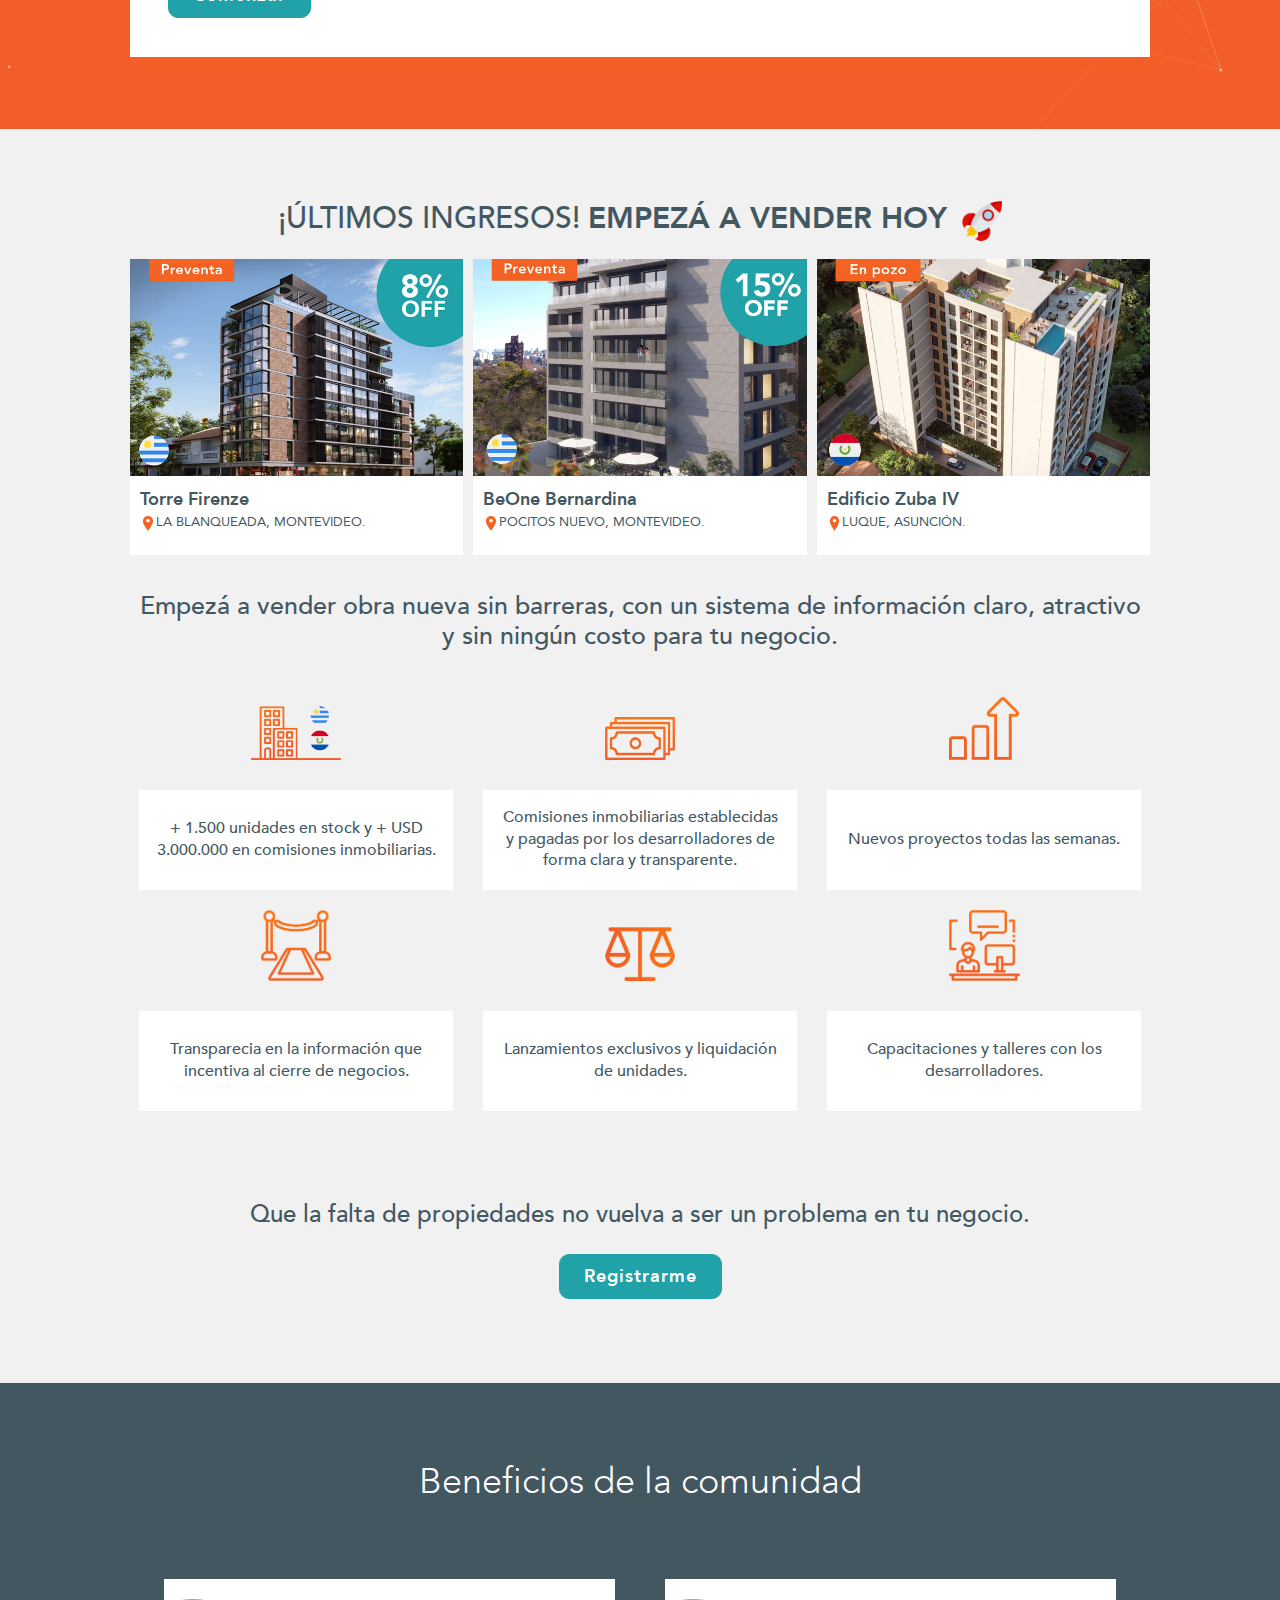
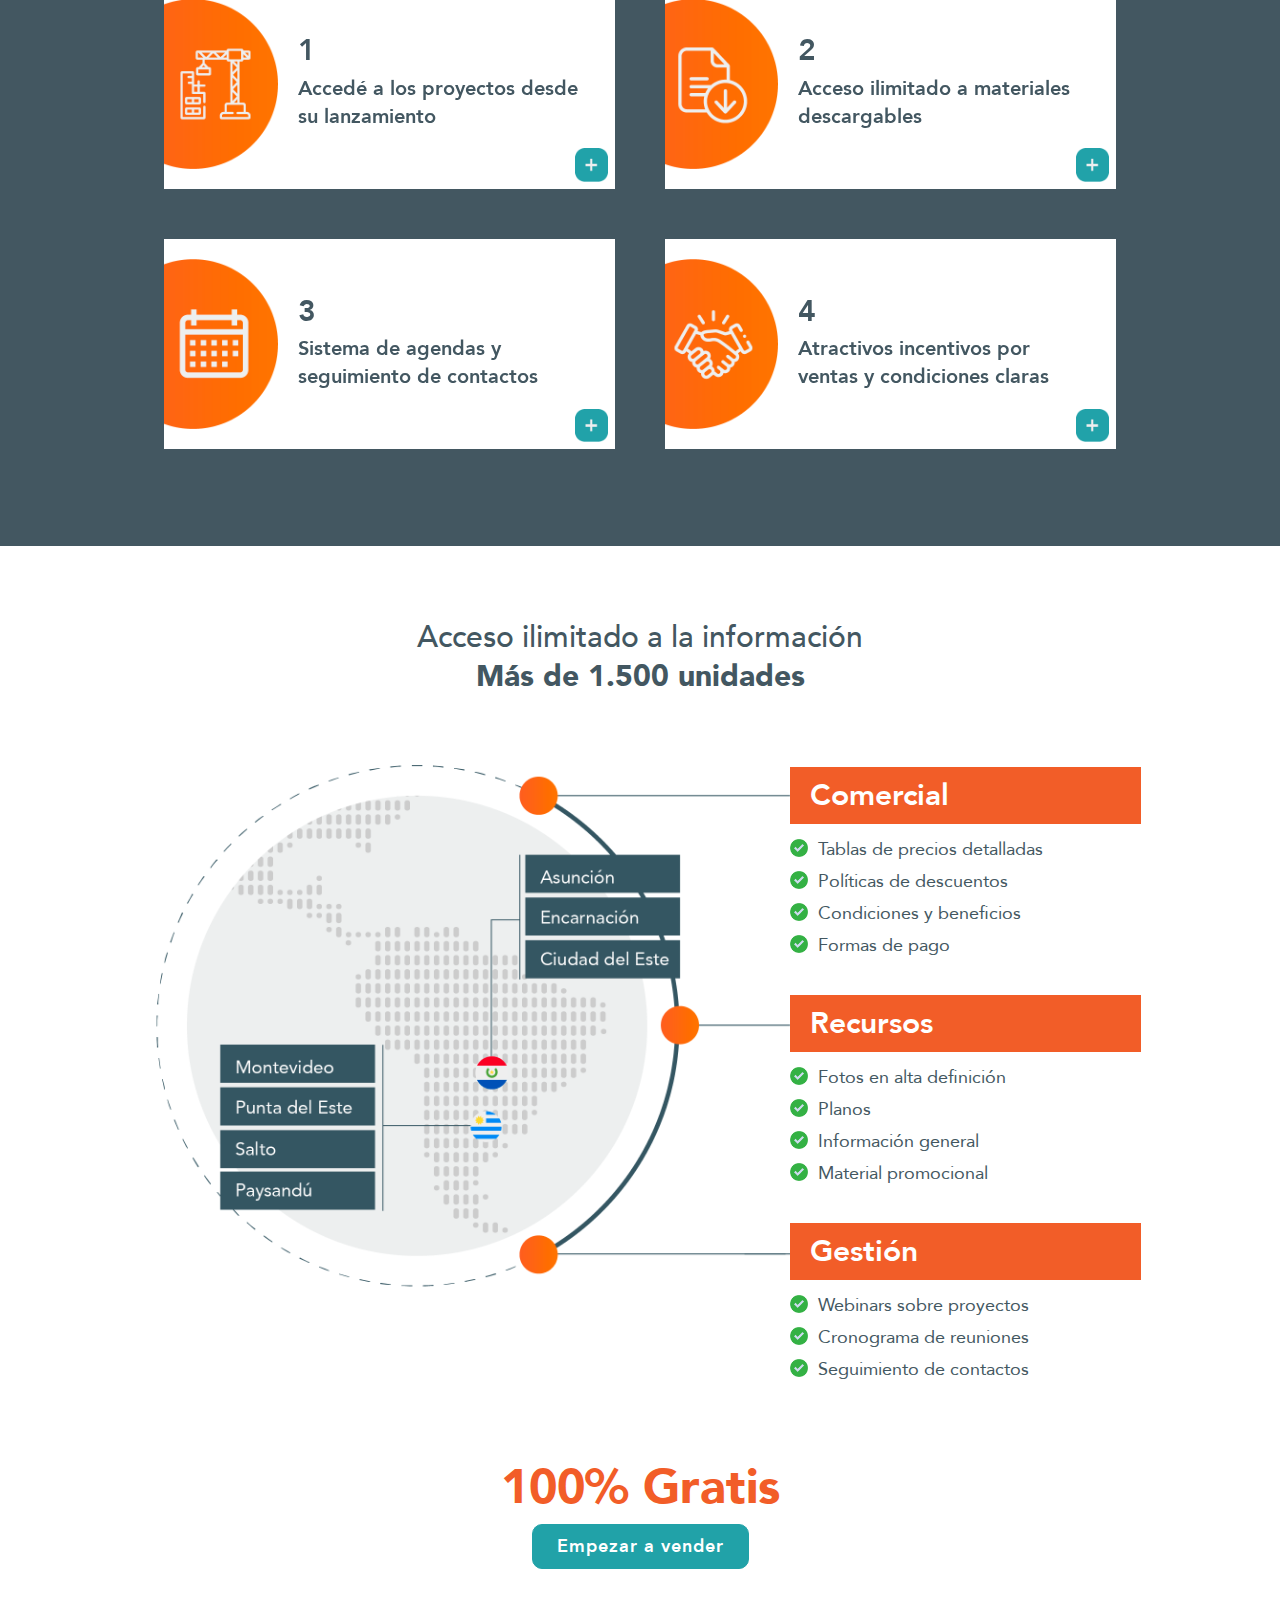
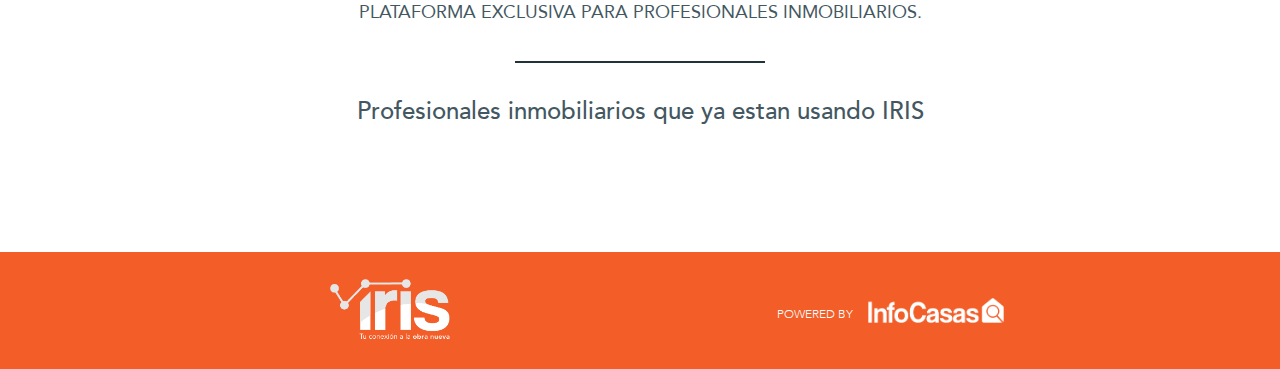
==== commit 7e2dab59: "change img name 1020 17022021" ====
--- a/index.html
+++ b/index.html
@@ -23,7 +23,6 @@
 
     gtag('config', 'UA-42476608-1');
   </script>
-
 </head>
 <body>
 	<header>
@@ -453,7 +452,7 @@
           </div>
           <div class="users">
             <h2 class="text-center mb-5">Profesionales inmobiliarios que ya estan usando IRIS</h2>
-            <img src="assets/images/Placa-02.jpg" alt="">
+            <img src="assets/images/placa-02.jpg" alt="">
           </div>
         </div>
       </div>
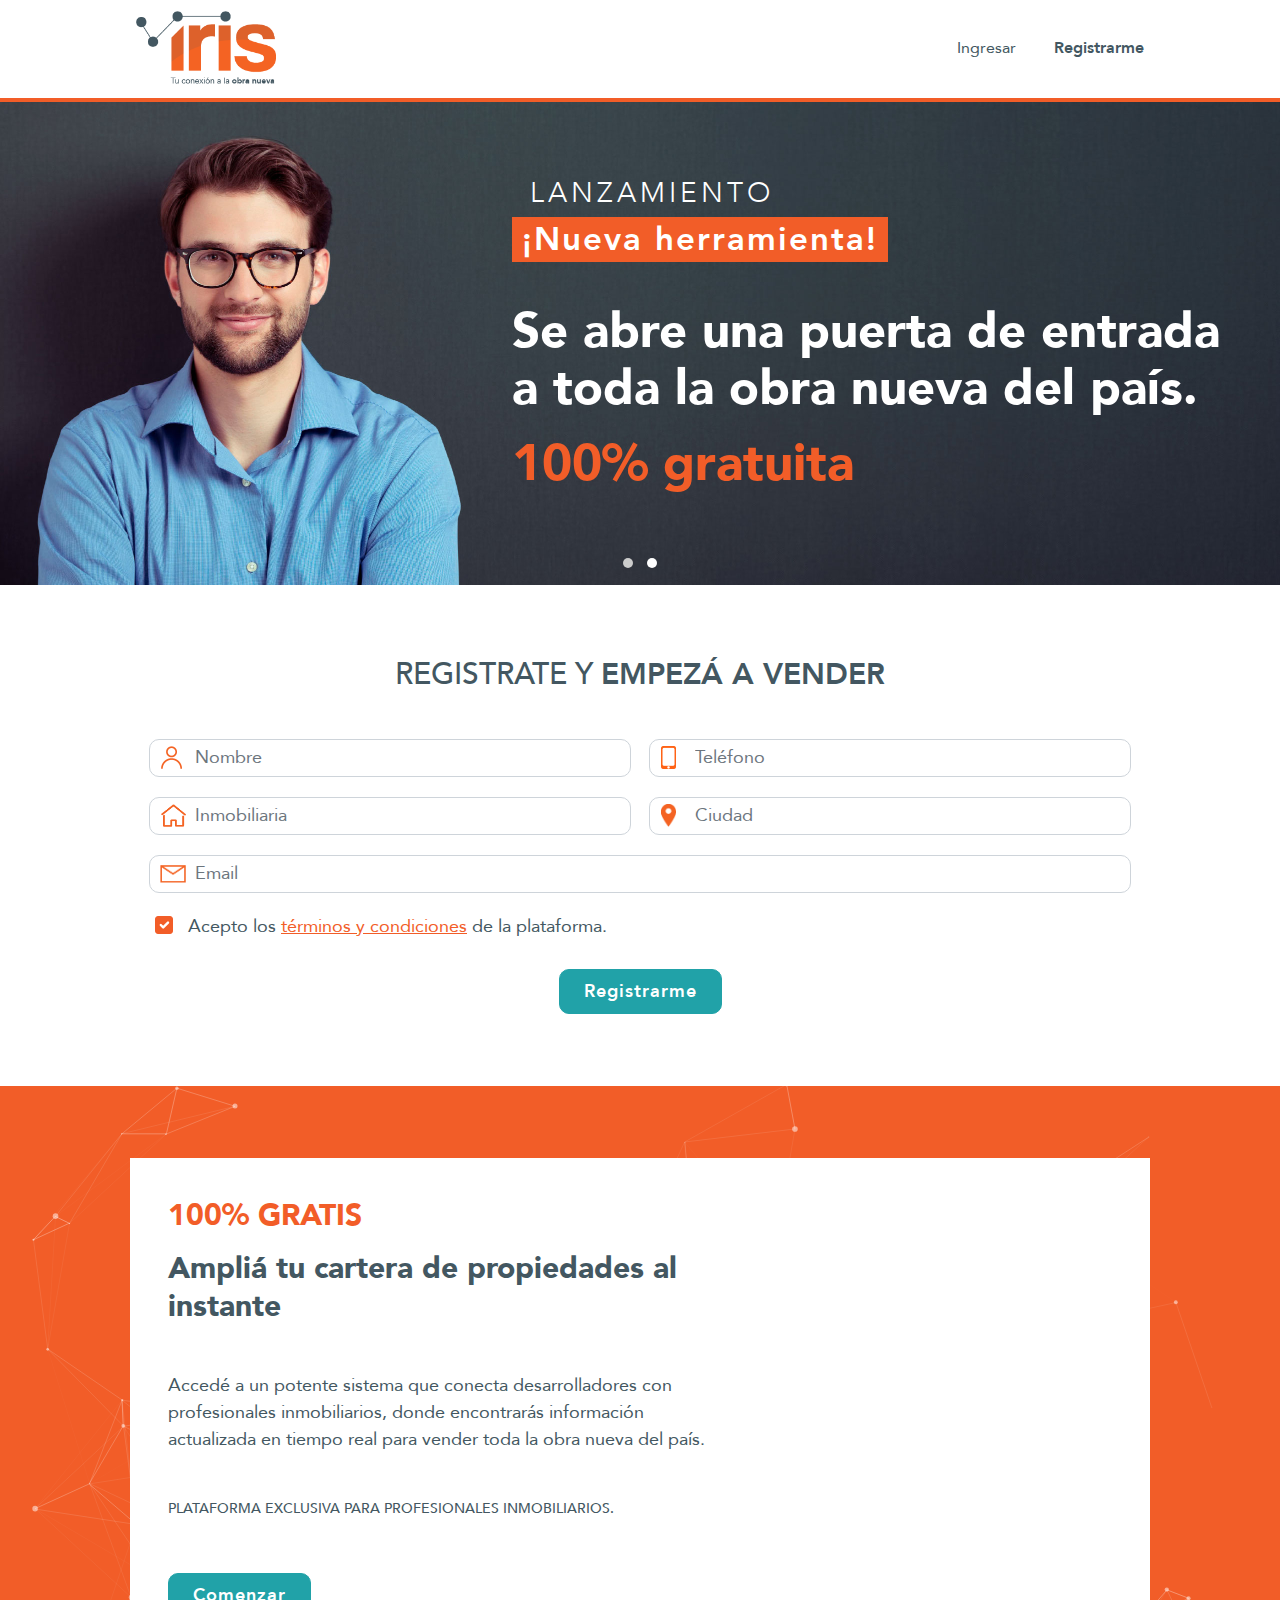
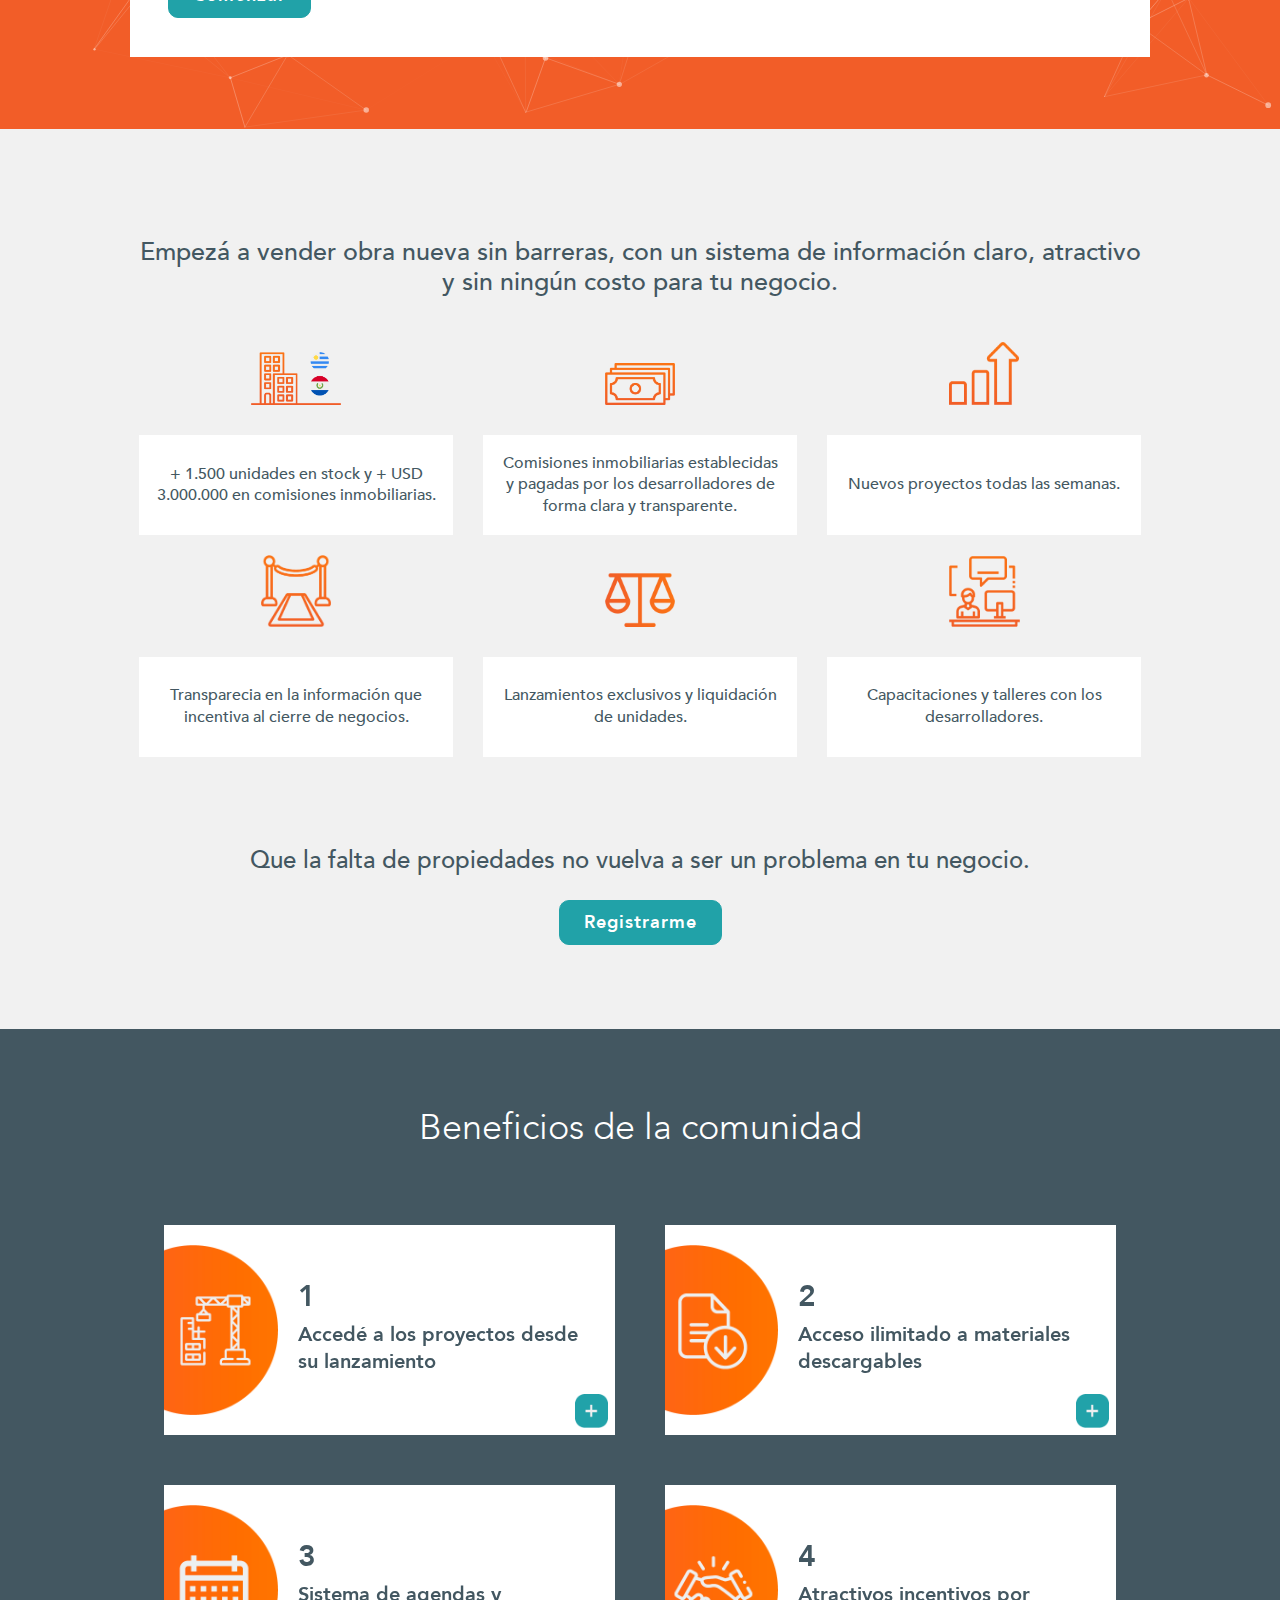
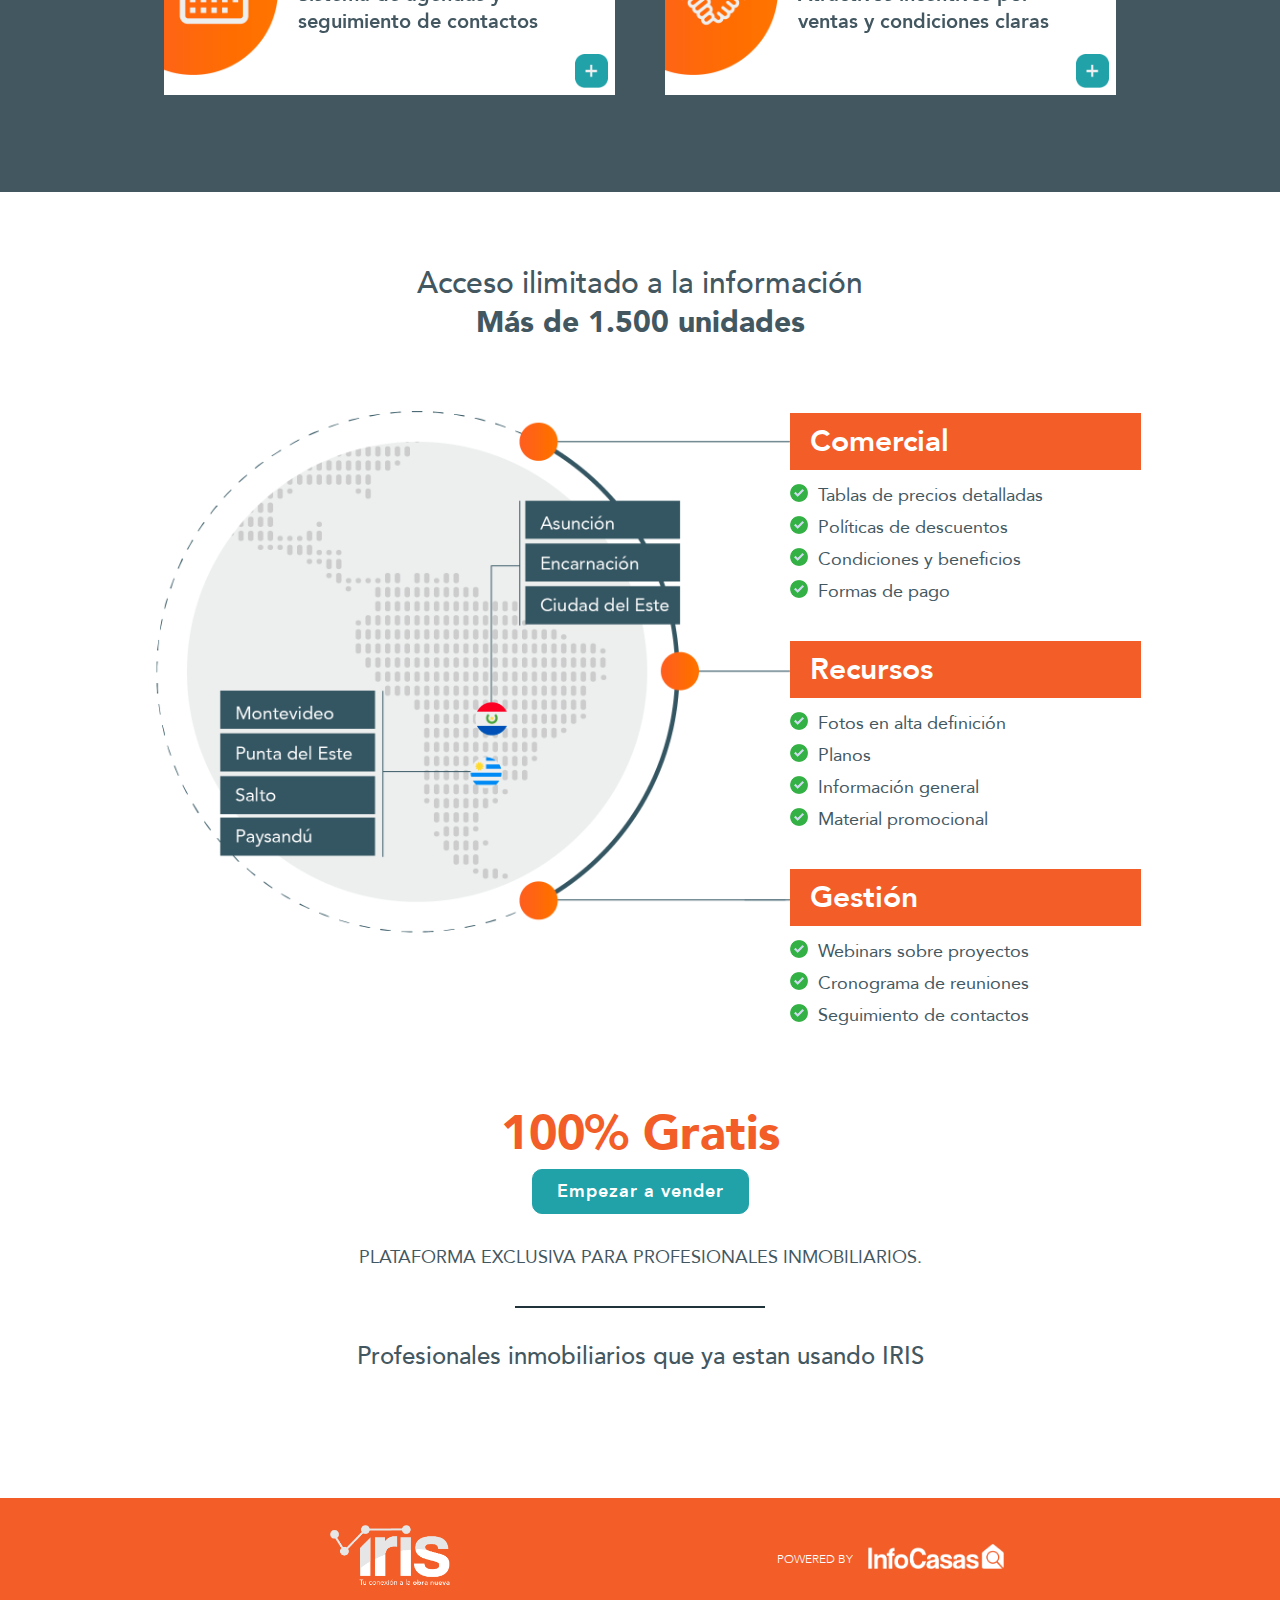
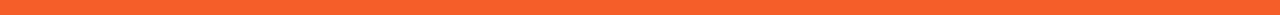
==== commit 399943dd: "menor change 1330 22042021" ====
--- a/index.html
+++ b/index.html
@@ -183,7 +183,7 @@
     </div>
   </section>
   <section id="ingress">
-    <div class="container">
+    <!-- <div class="container">
       <div class="row">
         <div class="col-12 title">
           <p class="h1">¡ÚLTIMOS INGRESOS! <br class="d-md-none" /> <span>EMPEZÁ A VENDER HOY<img src="assets/icons/rocket.png" alt="."></span></p>
@@ -225,7 +225,7 @@
           </div>
         </div>
       </div>
-    </div>
+    </div> -->
     <div class="container vendor">
       <div class="row">
         <div class="col-12">
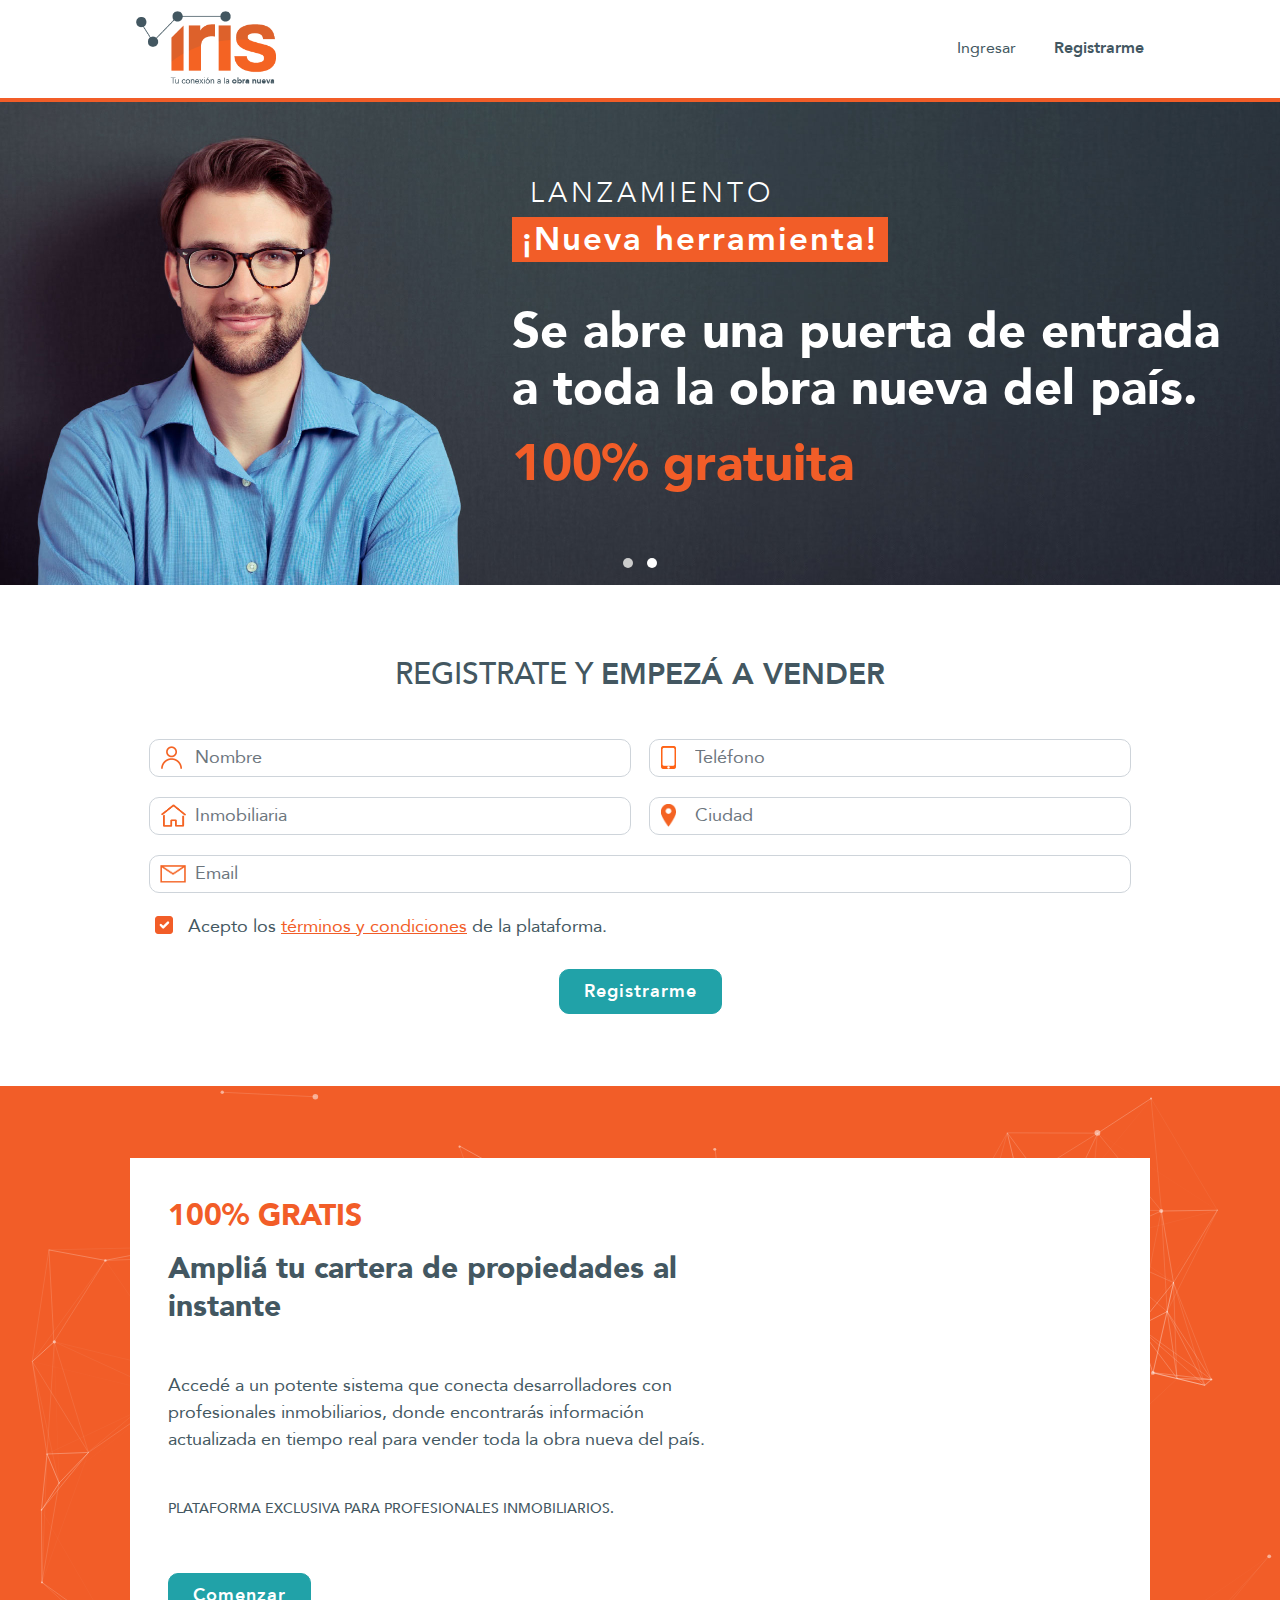
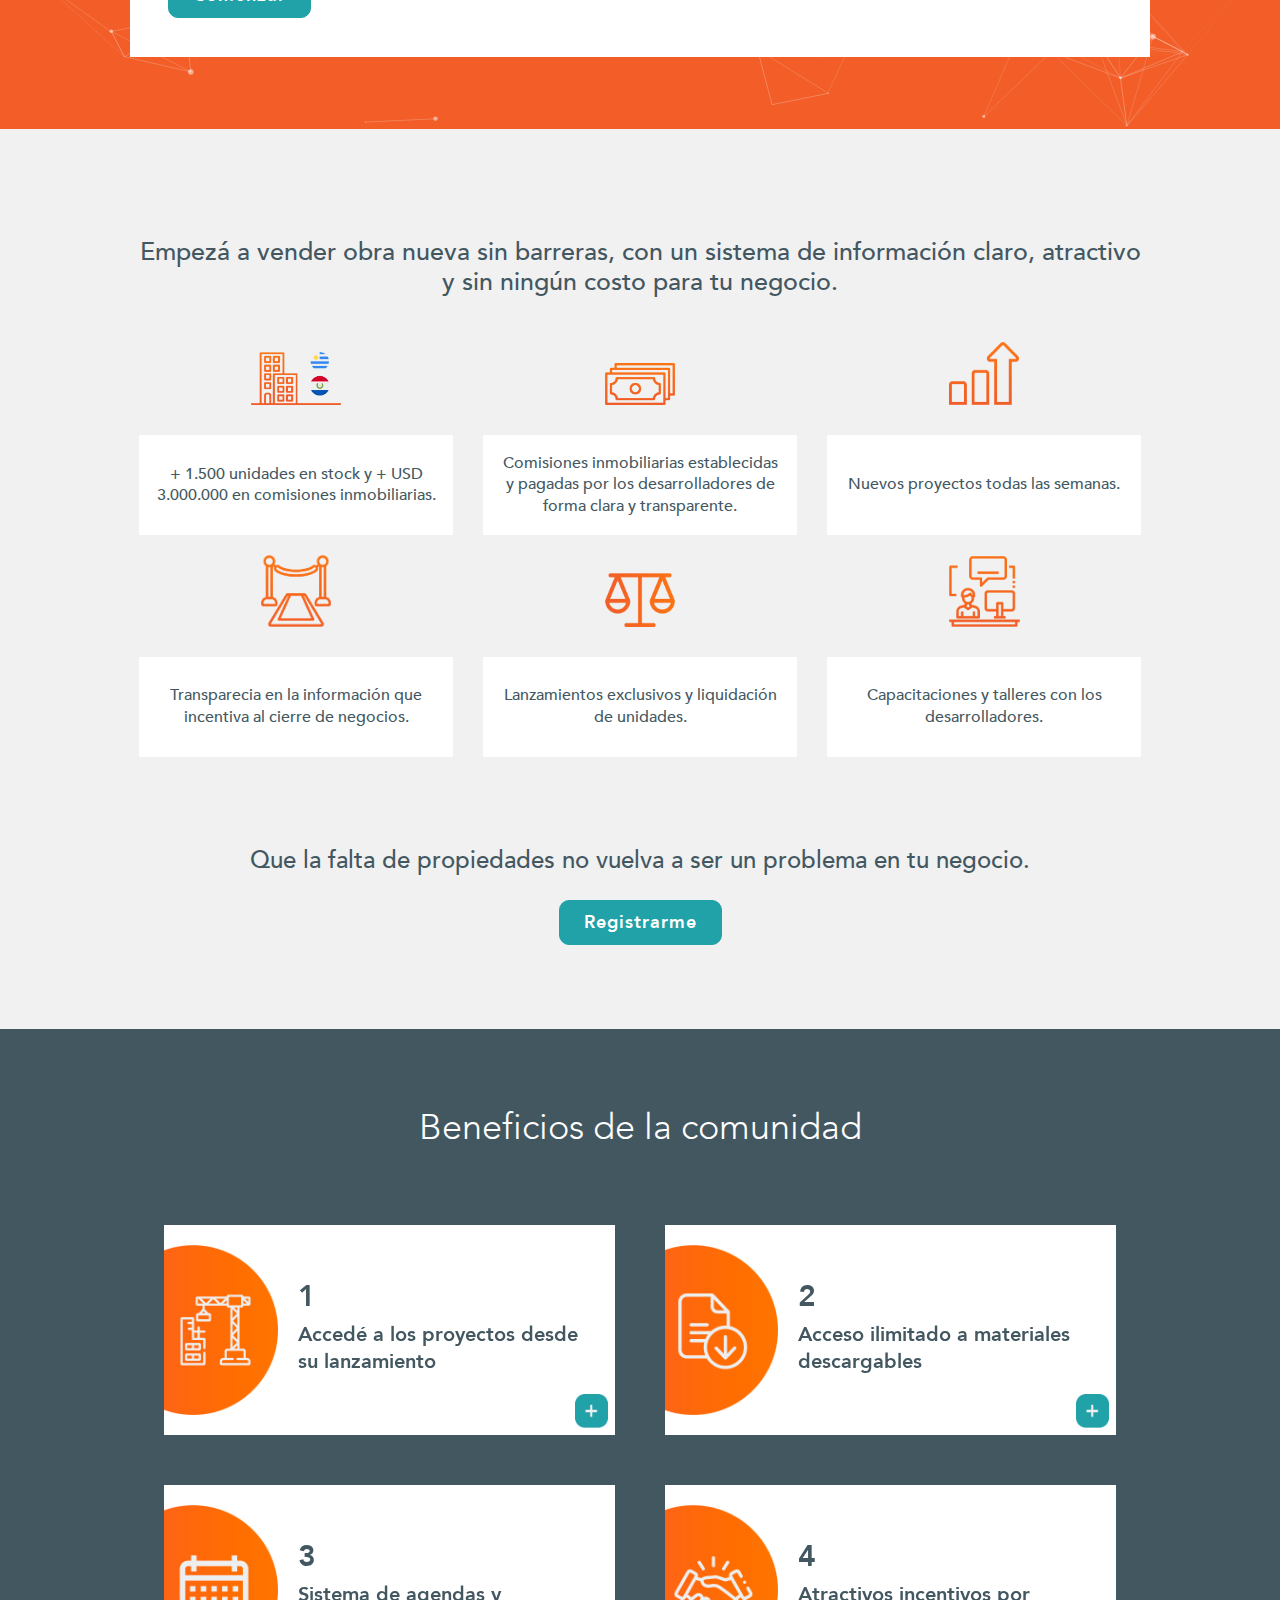
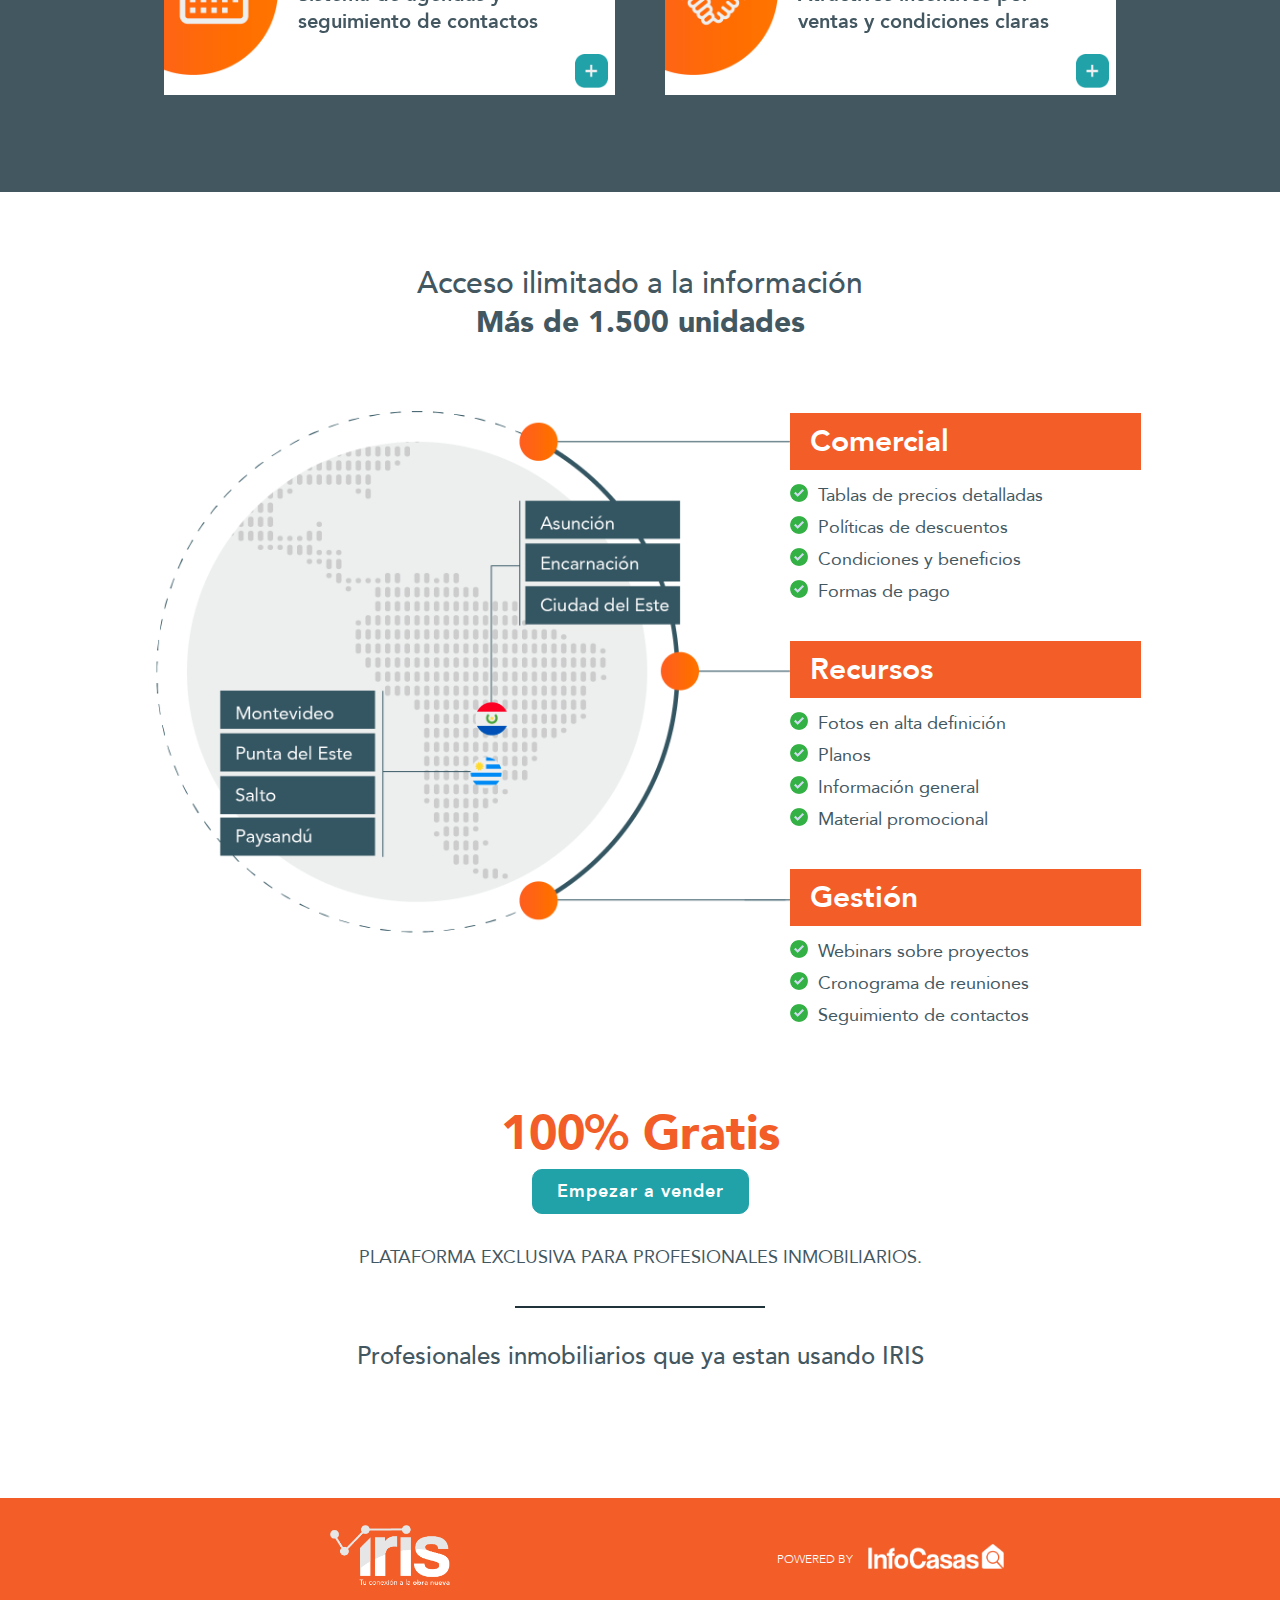
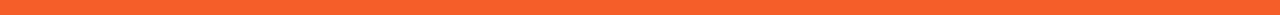
==== commit 7d321e22: "change url logo 1200 11052021" ====
--- a/index.html
+++ b/index.html
@@ -30,7 +30,7 @@
 			<div class="row">
 				<div class="col-12 p-0">
           <nav class="navbar">
-            <a href="/iris"><img src="assets/icons/logo.png" alt="" class="logo"></a>
+            <a href="/?login&iris"><img src="assets/icons/logo.png" alt="" class="logo"></a>
               <div class="navbar-nav flex-row ms-auto">
                 <a class="nav-link text-center" href="https://www.infocasas.com.uy/?login&iris">Ingresar</a>
                 <a class="nav-link text-center signUp" href="#signUp">Registrarme</a>
